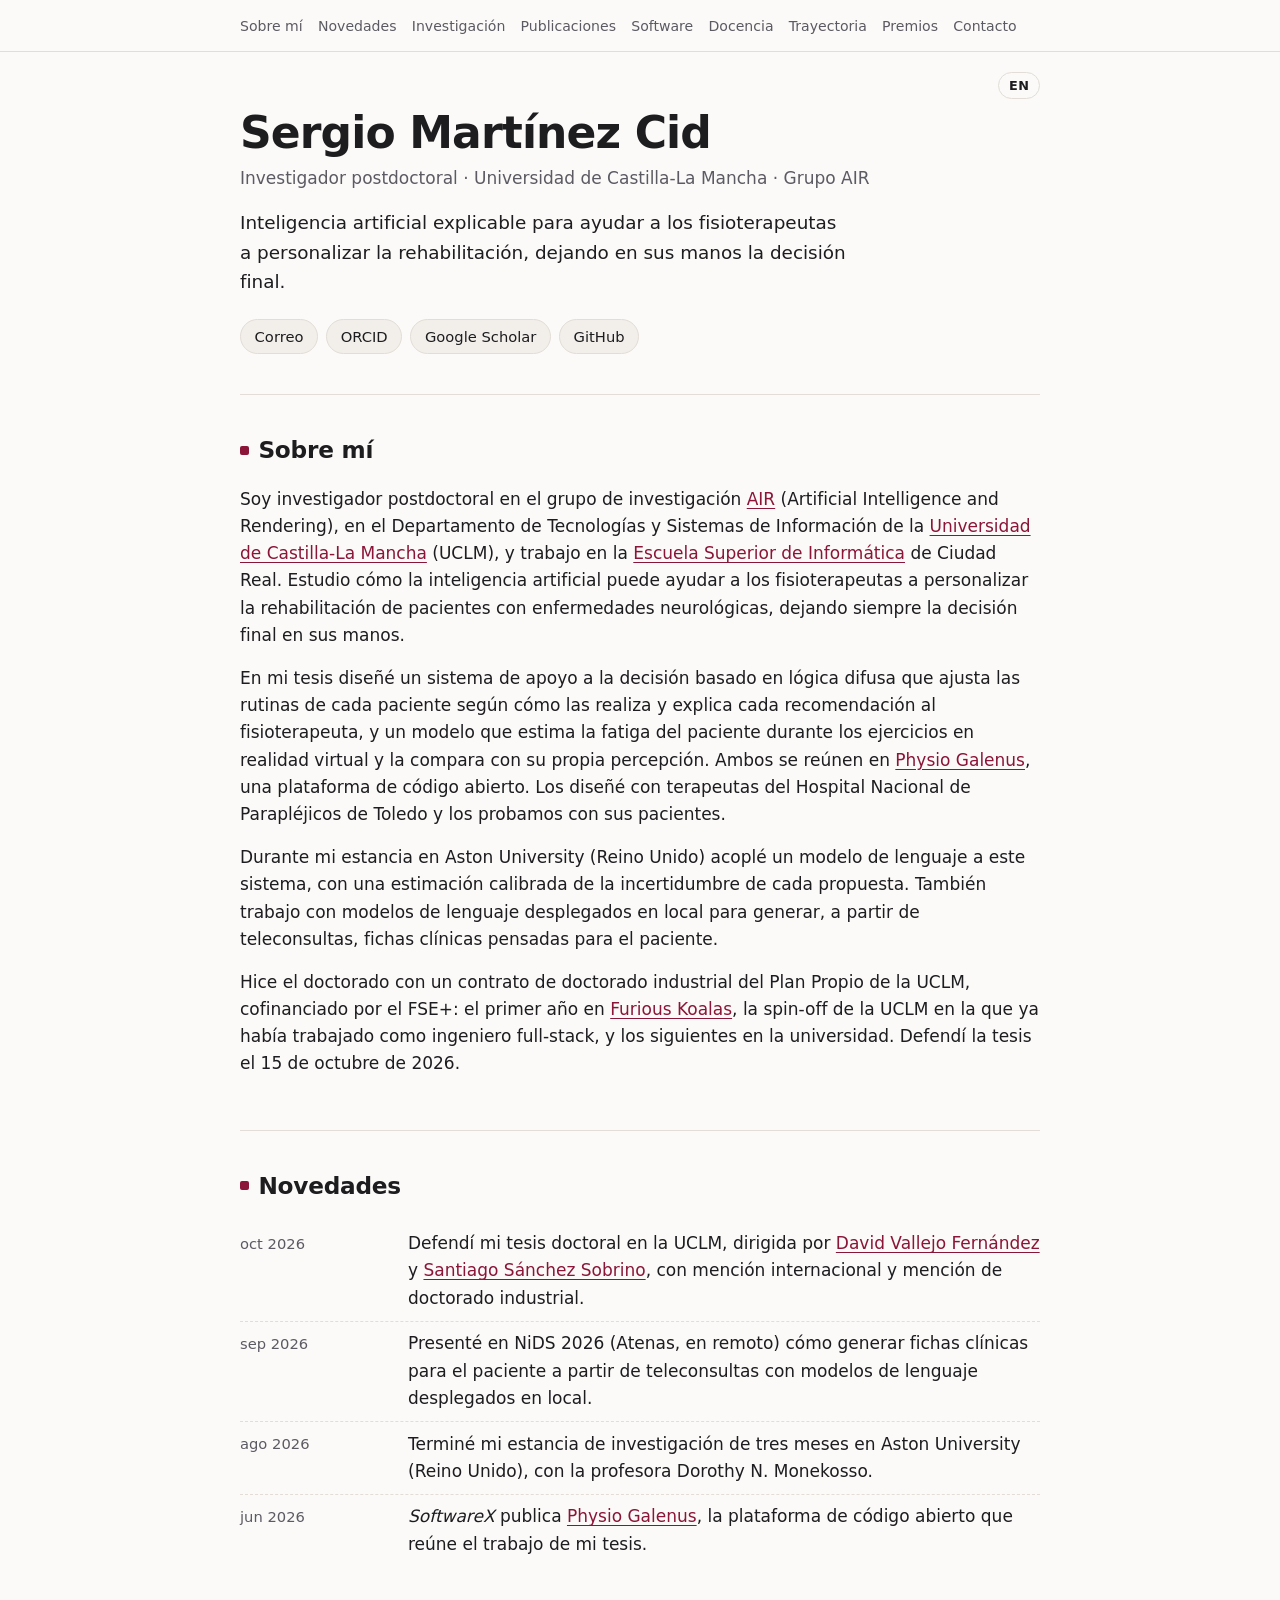
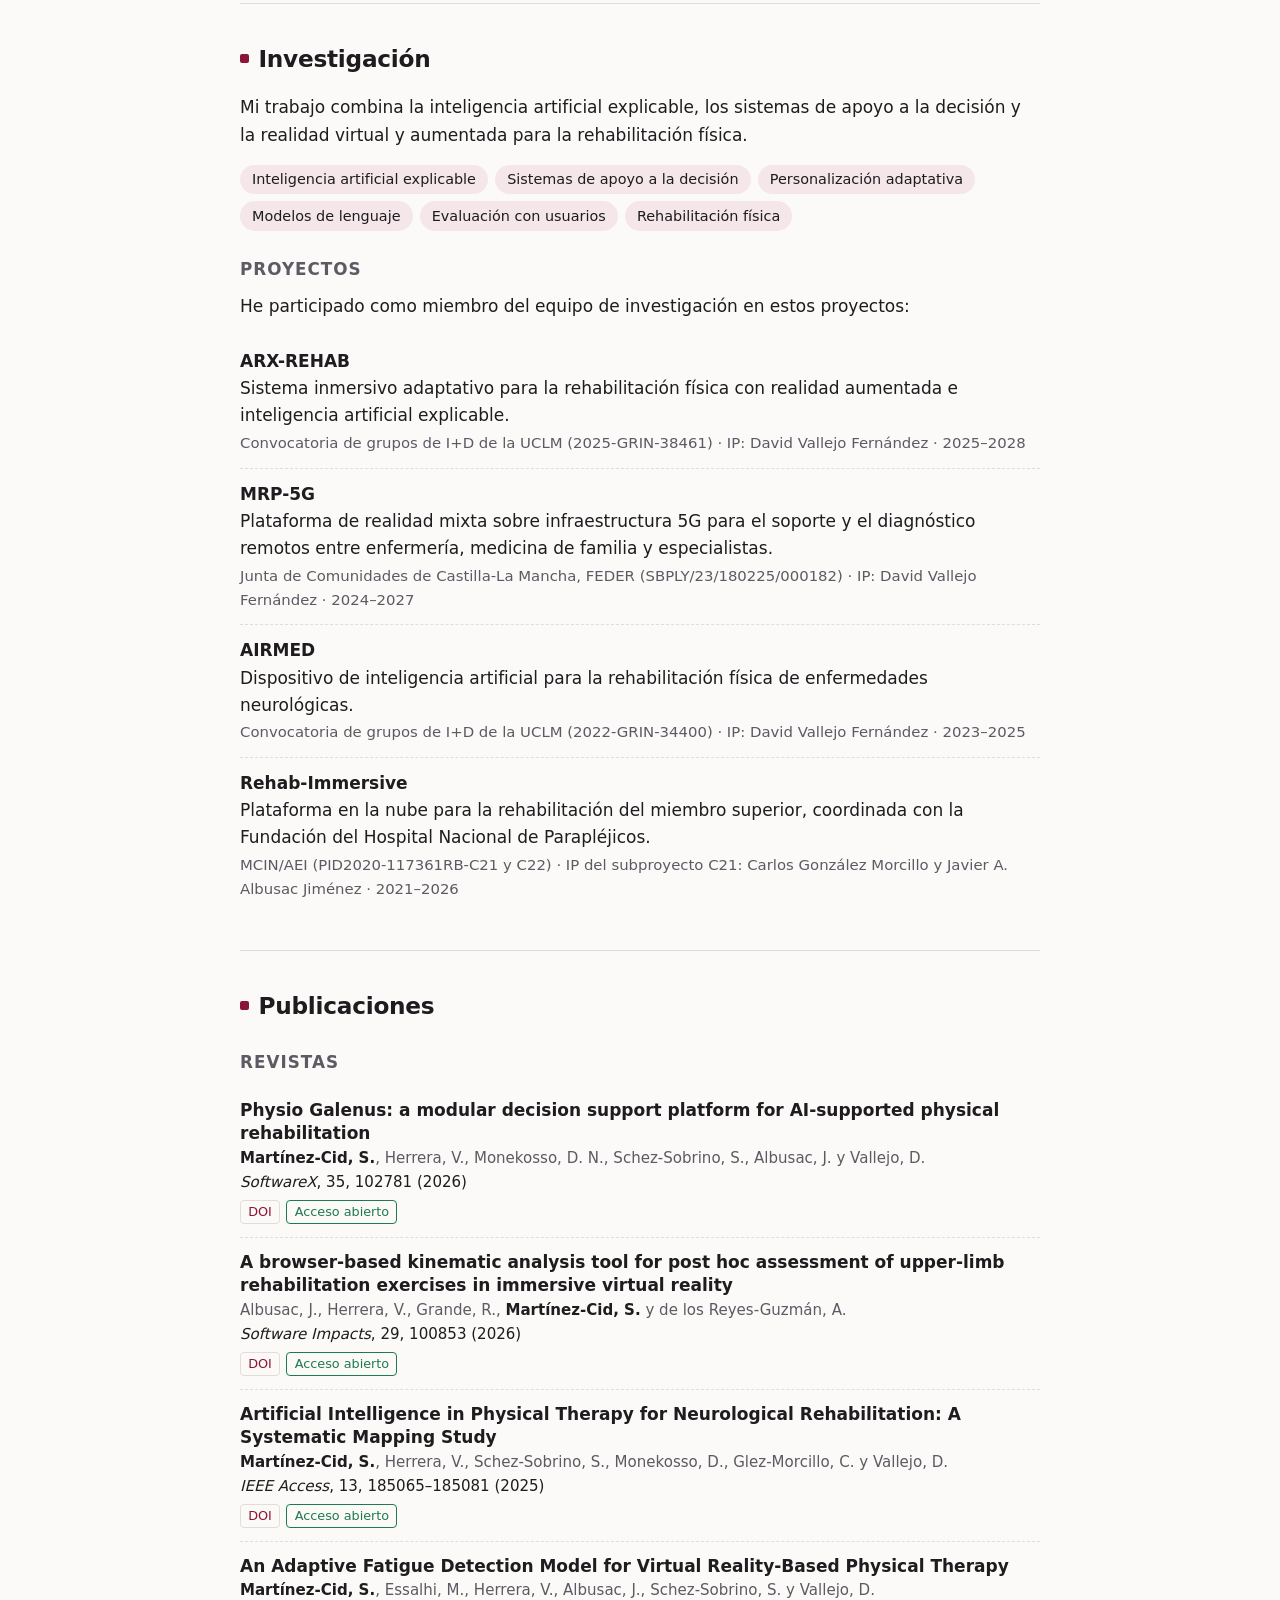
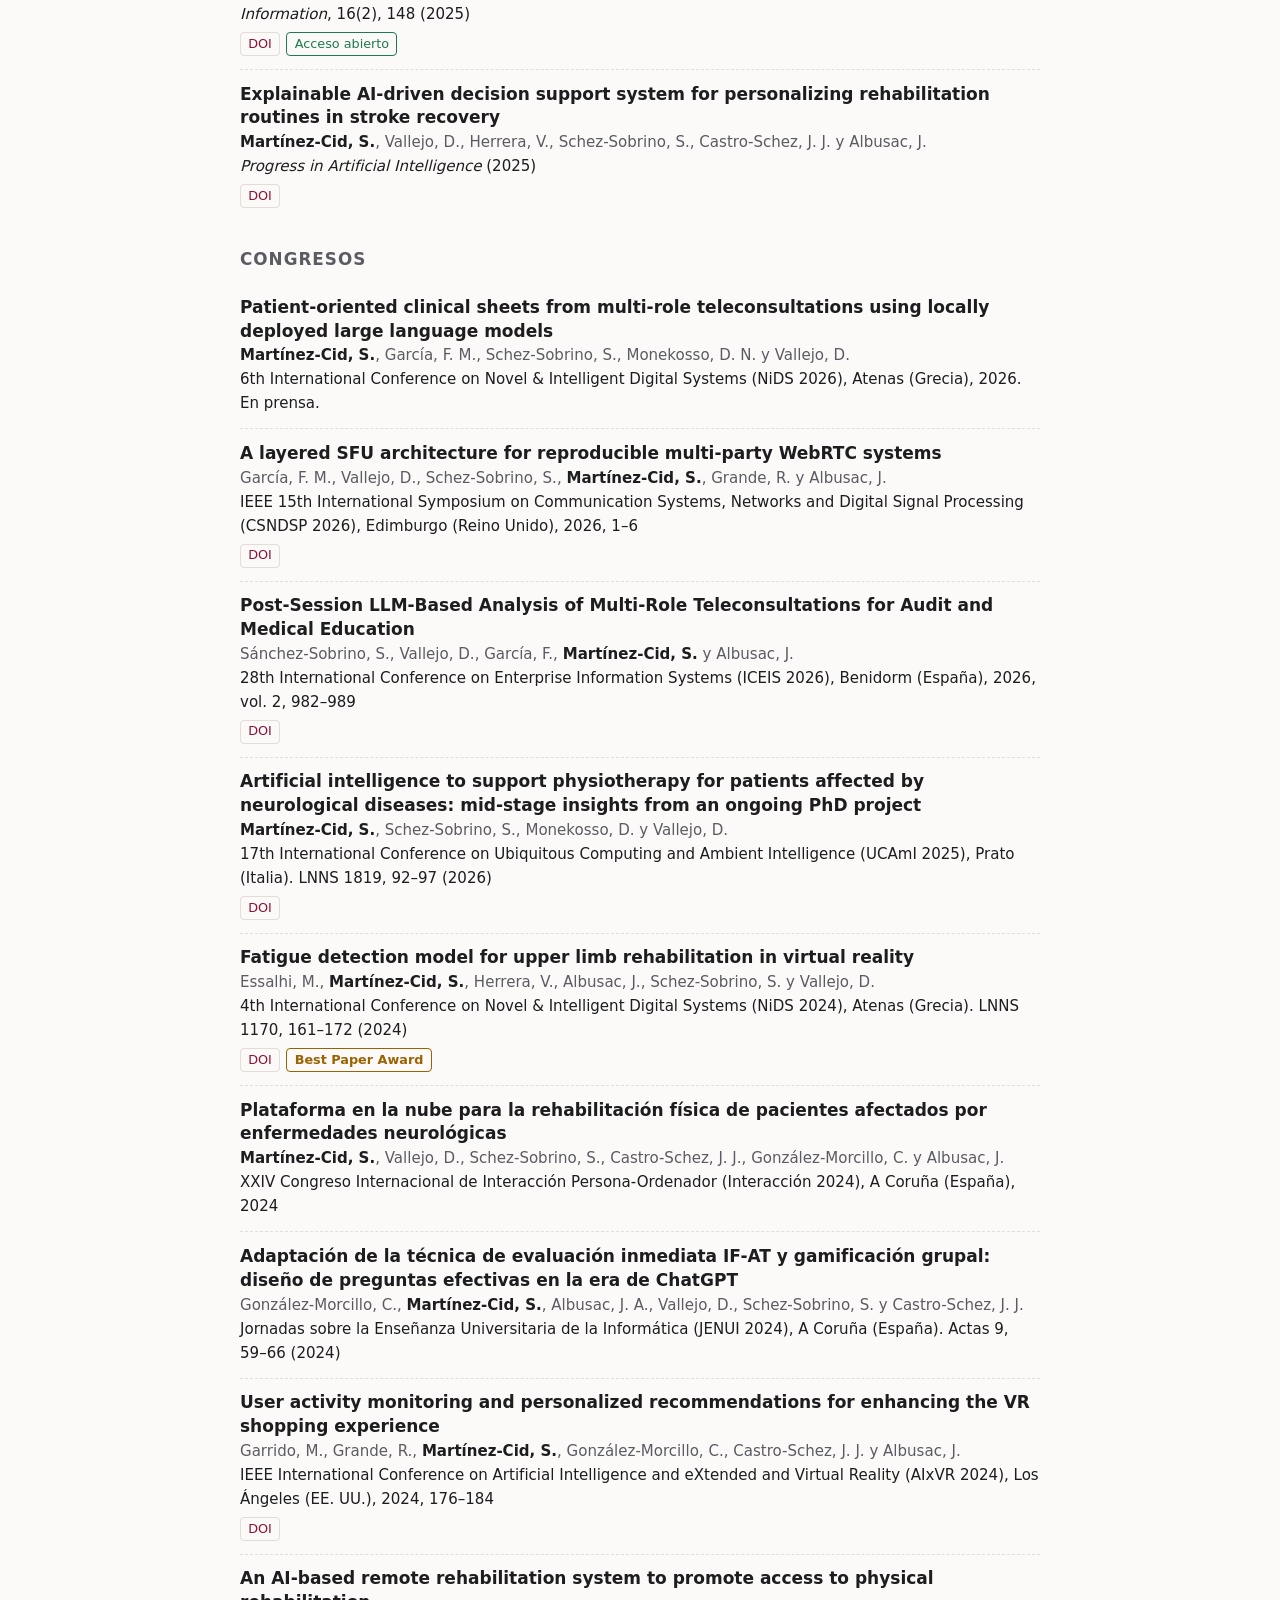
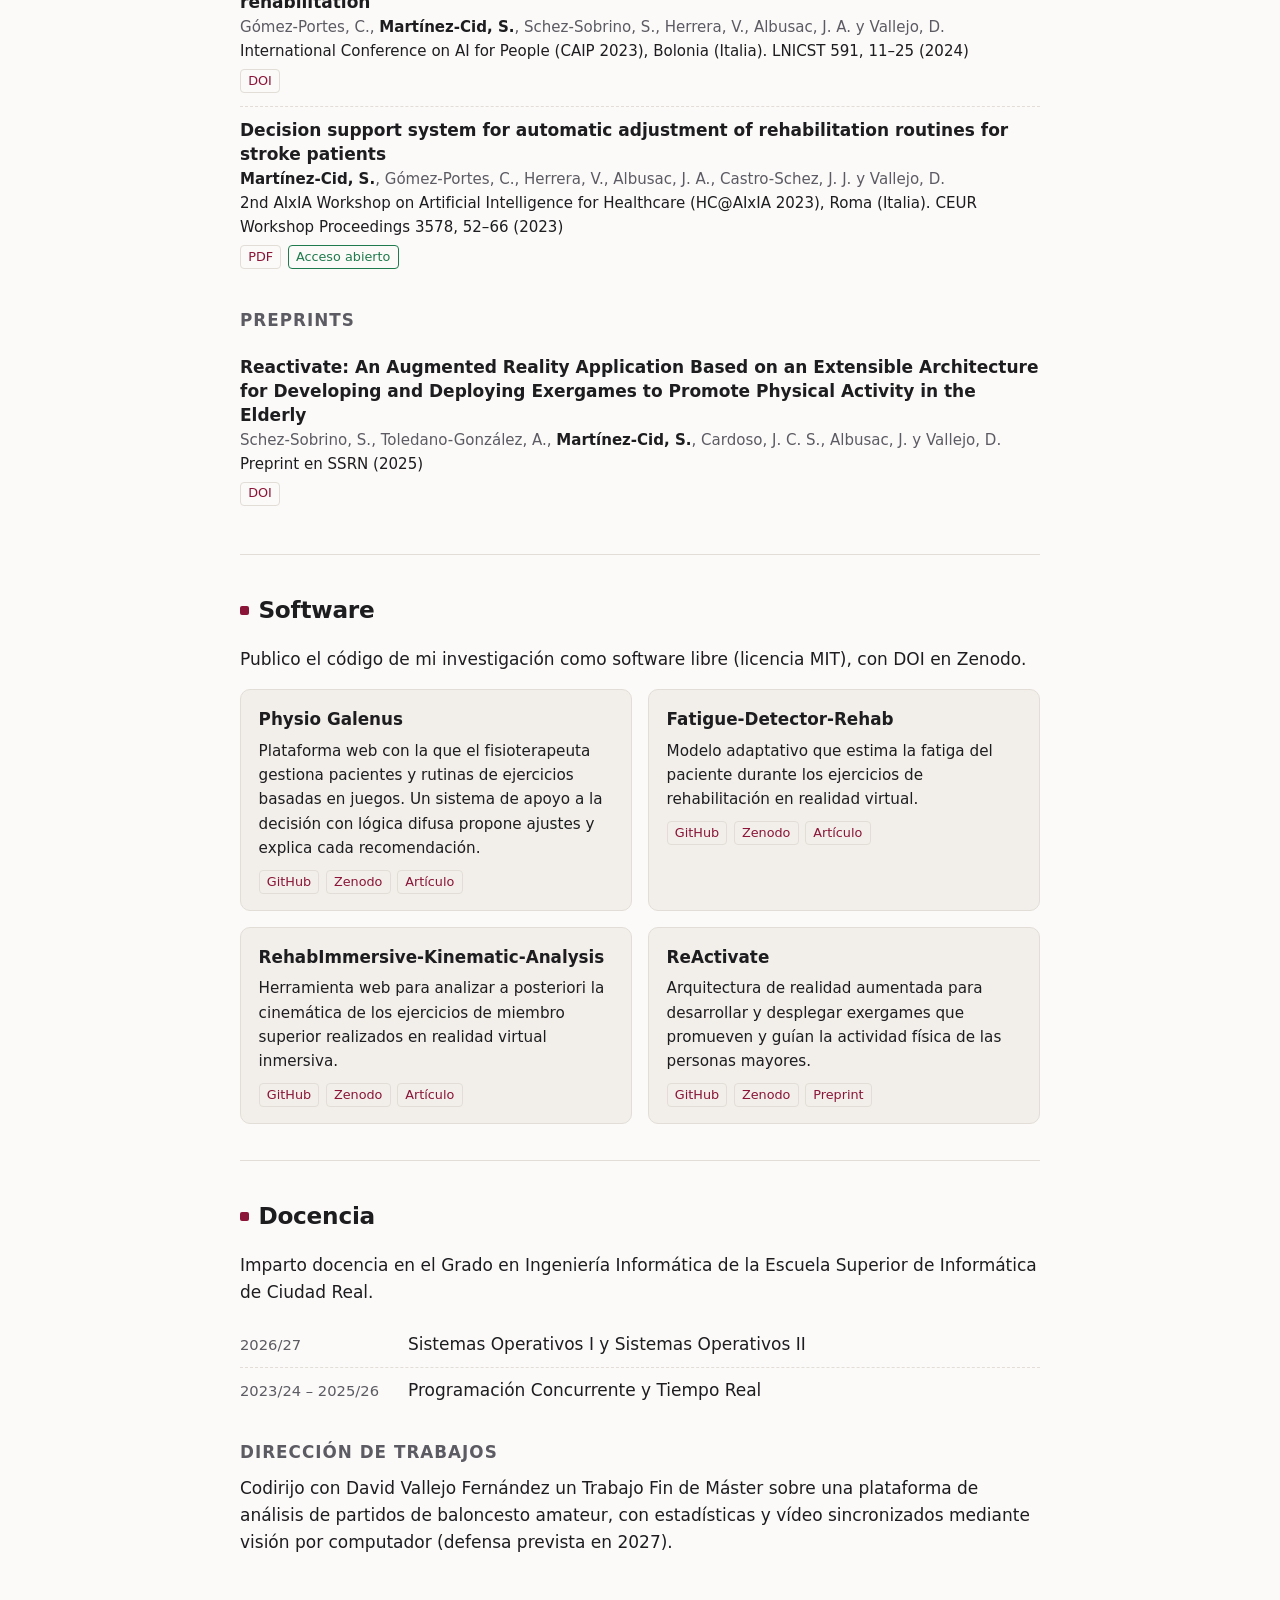
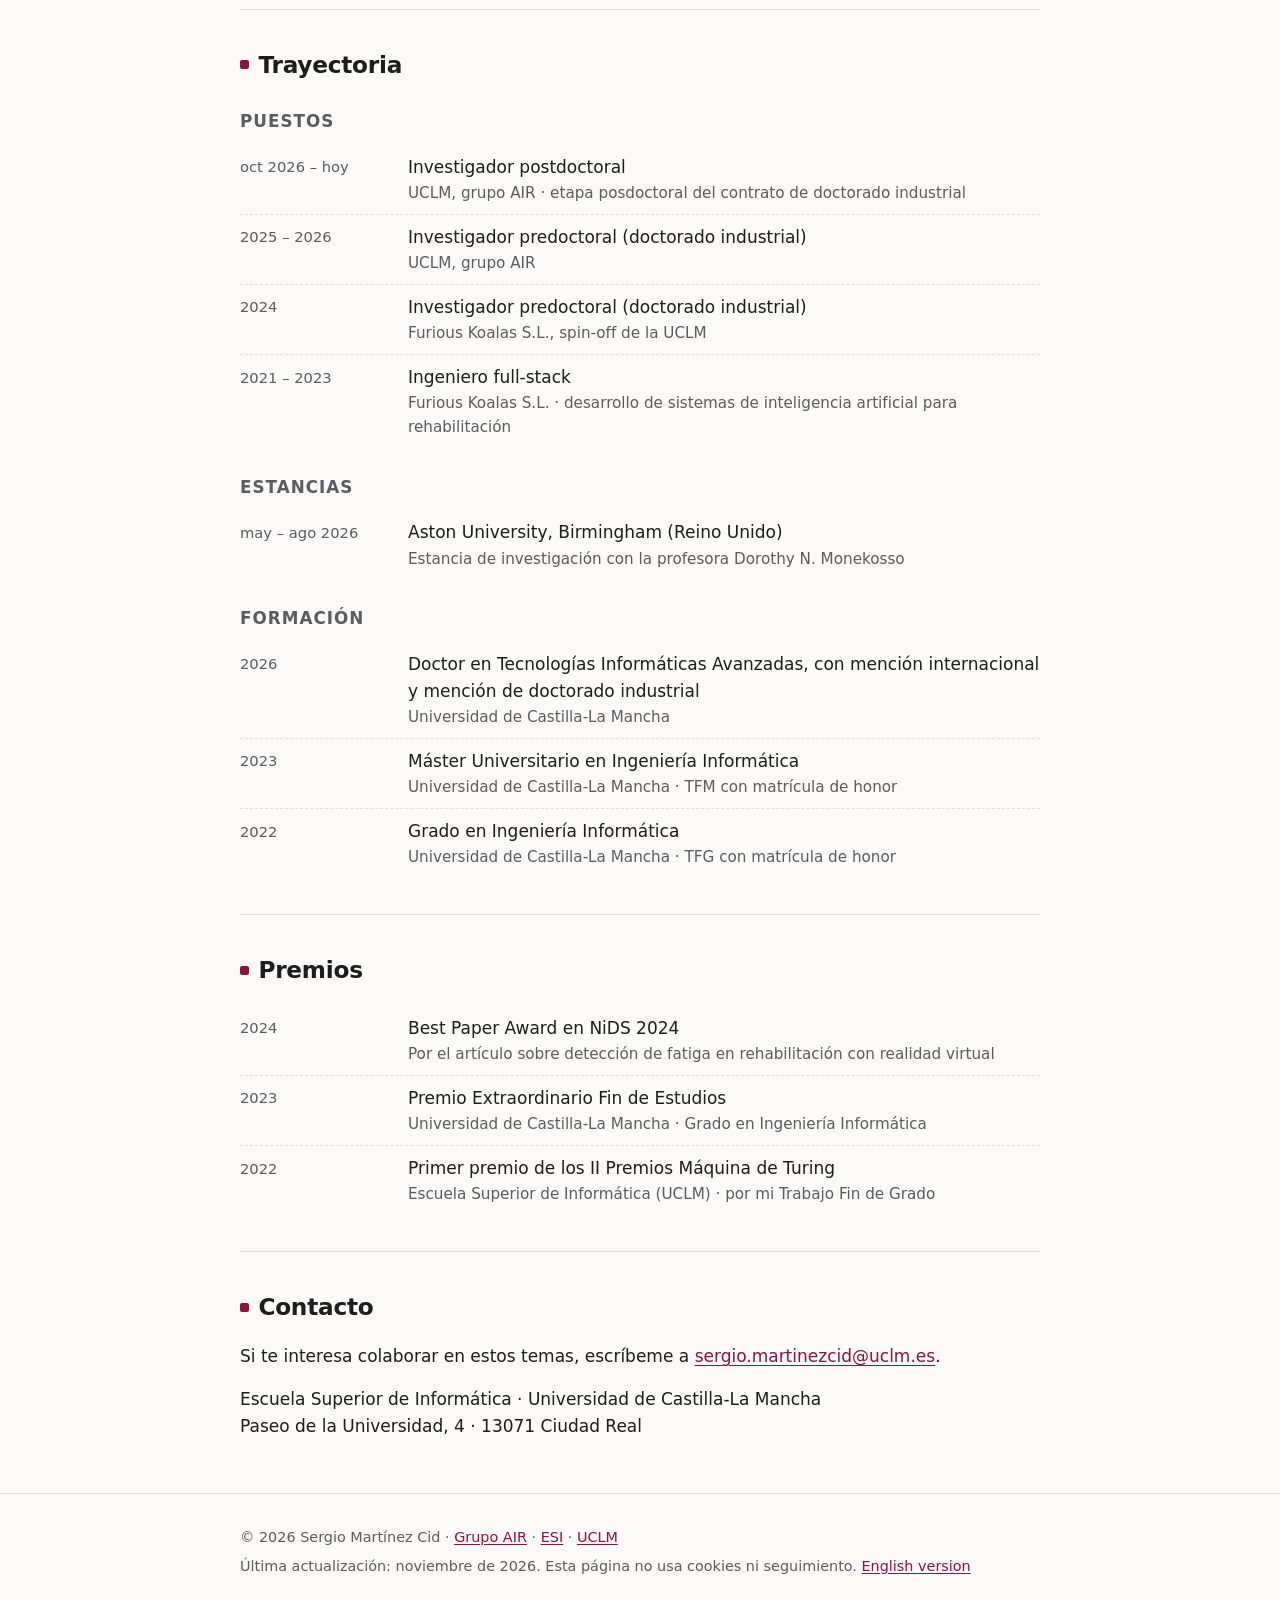
==== index.html @ d960725c "Primera versión de la web personal Página única en español con versión en inglés (en/): cabecera con" ====
<!DOCTYPE html>
<html lang="es">
<head>
<meta charset="utf-8">
<meta name="viewport" content="width=device-width, initial-scale=1">
<title>Sergio Martínez Cid</title>
<meta name="description" content="Investigador postdoctoral en la Universidad de Castilla-La Mancha (grupo AIR). Inteligencia artificial explicable para apoyar la rehabilitación física.">
<meta name="author" content="Sergio Martínez Cid">
<link rel="canonical" href="https://www.esi.uclm.es/www/sergio.martinezcid/">
<link rel="alternate" hreflang="es" href="https://www.esi.uclm.es/www/sergio.martinezcid/">
<link rel="alternate" hreflang="en" href="https://www.esi.uclm.es/www/sergio.martinezcid/en/">
<link rel="alternate" hreflang="x-default" href="https://www.esi.uclm.es/www/sergio.martinezcid/">
<meta property="og:type" content="profile">
<meta property="og:title" content="Sergio Martínez Cid">
<meta property="og:description" content="Investigador postdoctoral en la Universidad de Castilla-La Mancha (grupo AIR). Inteligencia artificial explicable para apoyar la rehabilitación física.">
<meta property="og:url" content="https://www.esi.uclm.es/www/sergio.martinezcid/">
<meta property="og:locale" content="es_ES">
<meta property="og:locale:alternate" content="en_GB">
<meta name="theme-color" content="#fbfaf8" media="(prefers-color-scheme: light)">
<meta name="theme-color" content="#141416" media="(prefers-color-scheme: dark)">
<link rel="icon" href="img/favicon.svg" type="image/svg+xml">
<link rel="stylesheet" href="css/estilo.css">
<script type="application/ld+json">
{
  "@context": "https://schema.org",
  "@type": "Person",
  "name": "Sergio Martínez Cid",
  "jobTitle": "Investigador postdoctoral",
  "url": "https://www.esi.uclm.es/www/sergio.martinezcid/",
  "email": "mailto:sergio.martinezcid@uclm.es",
  "affiliation": {"@type": "CollegeOrUniversity", "name": "Universidad de Castilla-La Mancha", "url": "https://www.uclm.es"},
  "alumniOf": {"@type": "CollegeOrUniversity", "name": "Universidad de Castilla-La Mancha"},
  "knowsAbout": ["Inteligencia artificial explicable", "Sistemas de apoyo a la decisión", "Modelos de lenguaje", "Rehabilitación física", "Realidad virtual"],
  "sameAs": [
    "https://orcid.org/0009-0009-8976-4974",
    "https://scholar.google.es/citations?user=ztp9qcgAAAAJ",
    "https://github.com/SergioMartinezCid"
  ]
}
</script>
</head>
<body>
<a class="saltar" href="#contenido">Saltar al contenido</a>

<nav class="menu" aria-label="Secciones">
  <div class="contenedor">
    <ul>
      <li><a href="#sobre-mi">Sobre mí</a></li>
      <li><a href="#novedades">Novedades</a></li>
      <li><a href="#investigacion">Investigación</a></li>
      <li><a href="#publicaciones">Publicaciones</a></li>
      <li><a href="#software">Software</a></li>
      <li><a href="#docencia">Docencia</a></li>
      <li><a href="#trayectoria">Trayectoria</a></li>
      <li><a href="#premios">Premios</a></li>
      <li><a href="#contacto">Contacto</a></li>
    </ul>
  </div>
</nav>

<main id="contenido" class="contenedor">

<header class="cabecera">
  <a class="idioma" href="en/" hreflang="en" lang="en" title="English version">EN</a>
  <!-- Foto (cuando la tengas): <img class="foto" src="img/sergio.jpg" alt="Sergio Martínez Cid" width="288" height="288"> -->
  <div>
    <h1>Sergio Martínez Cid</h1>
    <p class="cargo">Investigador postdoctoral · Universidad de Castilla-La Mancha · Grupo AIR</p>
    <p class="lema">Inteligencia artificial explicable para ayudar a los fisioterapeutas a personalizar la rehabilitación, dejando en sus manos la decisión final.</p>
    <ul class="enlaces">
      <li><a href="mailto:sergio.martinezcid@uclm.es">Correo</a></li>
      <li><a href="https://orcid.org/0009-0009-8976-4974">ORCID</a></li>
      <li><a href="https://scholar.google.es/citations?user=ztp9qcgAAAAJ&amp;hl=es">Google Scholar</a></li>
      <li><a href="https://github.com/SergioMartinezCid">GitHub</a></li>
    </ul>
  </div>
</header>

<section id="sobre-mi">
  <h2>Sobre mí</h2>
  <p>Soy investigador postdoctoral en el grupo de investigación <a href="https://air.esi.uclm.es/">AIR</a> (Artificial Intelligence and Rendering), en el Departamento de Tecnologías y Sistemas de Información de la <a href="https://www.uclm.es">Universidad de Castilla-La Mancha</a> (UCLM), y trabajo en la <a href="https://esi.uclm.es/">Escuela Superior de Informática</a> de Ciudad Real. Estudio cómo la inteligencia artificial puede ayudar a los fisioterapeutas a personalizar la rehabilitación de pacientes con enfermedades neurológicas, dejando siempre la decisión final en sus manos.</p>
  <p>En mi tesis diseñé un sistema de apoyo a la decisión basado en lógica difusa que ajusta las rutinas de cada paciente según cómo las realiza y explica cada recomendación al fisioterapeuta, y un modelo que estima la fatiga del paciente durante los ejercicios en realidad virtual y la compara con su propia percepción. Ambos se reúnen en <a href="#software">Physio Galenus</a>, una plataforma de código abierto. Los diseñé con terapeutas del Hospital Nacional de Parapléjicos de Toledo y los probamos con sus pacientes.</p>
  <p>Durante mi estancia en Aston University (Reino Unido) acoplé un modelo de lenguaje a este sistema, con una estimación calibrada de la incertidumbre de cada propuesta. También trabajo con modelos de lenguaje desplegados en local para generar, a partir de teleconsultas, fichas clínicas pensadas para el paciente.</p>
  <p>Hice el doctorado con un contrato de doctorado industrial del Plan Propio de la UCLM, cofinanciado por el FSE+: el primer año en <a href="https://www.furiouskoalas.com">Furious Koalas</a>, la spin-off de la UCLM en la que ya había trabajado como ingeniero full-stack, y los siguientes en la universidad. Defendí la tesis el 15 de octubre de 2026.</p>
</section>

<section id="novedades">
  <h2>Novedades</h2>
  <ul class="fechas">
    <li><time datetime="2026-10">oct 2026</time><div>Defendí mi tesis doctoral en la UCLM, dirigida por <a href="https://www.esi.uclm.es/www/David.Vallejo/">David Vallejo Fernández</a> y <a href="https://www.esi.uclm.es/www/santiago.sanchez/">Santiago Sánchez Sobrino</a>, con mención internacional y mención de doctorado industrial.</div></li>
    <li><time datetime="2026-09">sep 2026</time><div>Presenté en NiDS 2026 (Atenas, en remoto) cómo generar fichas clínicas para el paciente a partir de teleconsultas con modelos de lenguaje desplegados en local.</div></li>
    <li><time datetime="2026-08">ago 2026</time><div>Terminé mi estancia de investigación de tres meses en Aston University (Reino Unido), con la profesora Dorothy N. Monekosso.</div></li>
    <li><time datetime="2026-06">jun 2026</time><div><em>SoftwareX</em> publica <a href="https://doi.org/10.1016/j.softx.2026.102781">Physio Galenus</a>, la plataforma de código abierto que reúne el trabajo de mi tesis.</div></li>
  </ul>
</section>

<section id="investigacion">
  <h2>Investigación</h2>
  <p>Mi trabajo combina la inteligencia artificial explicable, los sistemas de apoyo a la decisión y la realidad virtual y aumentada para la rehabilitación física.</p>
  <ul class="temas">
    <li>Inteligencia artificial explicable</li>
    <li>Sistemas de apoyo a la decisión</li>
    <li>Personalización adaptativa</li>
    <li>Modelos de lenguaje</li>
    <li>Evaluación con usuarios</li>
    <li>Rehabilitación física</li>
  </ul>
  <h3>Proyectos</h3>
  <p>He participado como miembro del equipo de investigación en estos proyectos:</p>
  <ul class="proyectos">
    <li><strong>ARX-REHAB</strong> Sistema inmersivo adaptativo para la rehabilitación física con realidad aumentada e inteligencia artificial explicable.
      <span class="dato">Convocatoria de grupos de I+D de la UCLM (2025-GRIN-38461) · IP: David Vallejo Fernández · 2025–2028</span></li>
    <li><strong>MRP-5G</strong> Plataforma de realidad mixta sobre infraestructura 5G para el soporte y el diagnóstico remotos entre enfermería, medicina de familia y especialistas.
      <span class="dato">Junta de Comunidades de Castilla-La Mancha, FEDER (SBPLY/23/180225/000182) · IP: David Vallejo Fernández · 2024–2027</span></li>
    <li><strong>AIRMED</strong> Dispositivo de inteligencia artificial para la rehabilitación física de enfermedades neurológicas.
      <span class="dato">Convocatoria de grupos de I+D de la UCLM (2022-GRIN-34400) · IP: David Vallejo Fernández · 2023–2025</span></li>
    <li><strong>Rehab-Immersive</strong> Plataforma en la nube para la rehabilitación del miembro superior, coordinada con la Fundación del Hospital Nacional de Parapléjicos.
      <span class="dato">MCIN/AEI (PID2020-117361RB-C21 y C22) · IP del subproyecto C21: Carlos González Morcillo y Javier A. Albusac Jiménez · 2021–2026</span></li>
  </ul>
</section>

<section id="publicaciones">
  <h2>Publicaciones</h2>

  <h3>Revistas</h3>
  <ul class="pubs">
    <li>
      <span class="titulo">Physio Galenus: a modular decision support platform for AI-supported physical rehabilitation</span>
      <span class="autores"><strong>Martínez-Cid, S.</strong>, Herrera, V., Monekosso, D. N., Schez-Sobrino, S., Albusac, J. y Vallejo, D.</span>
      <span class="medio"><em>SoftwareX</em>, 35, 102781 (2026)</span>
      <span class="etiquetas"><a href="https://doi.org/10.1016/j.softx.2026.102781">DOI</a><span class="abierto">Acceso abierto</span></span>
    </li>
    <li>
      <span class="titulo">A browser-based kinematic analysis tool for post hoc assessment of upper-limb rehabilitation exercises in immersive virtual reality</span>
      <span class="autores">Albusac, J., Herrera, V., Grande, R., <strong>Martínez-Cid, S.</strong> y de los Reyes-Guzmán, A.</span>
      <span class="medio"><em>Software Impacts</em>, 29, 100853 (2026)</span>
      <span class="etiquetas"><a href="https://doi.org/10.1016/j.simpa.2026.100853">DOI</a><span class="abierto">Acceso abierto</span></span>
    </li>
    <li>
      <span class="titulo">Artificial Intelligence in Physical Therapy for Neurological Rehabilitation: A Systematic Mapping Study</span>
      <span class="autores"><strong>Martínez-Cid, S.</strong>, Herrera, V., Schez-Sobrino, S., Monekosso, D., Glez-Morcillo, C. y Vallejo, D.</span>
      <span class="medio"><em>IEEE Access</em>, 13, 185065–185081 (2025)</span>
      <span class="etiquetas"><a href="https://doi.org/10.1109/ACCESS.2025.3626013">DOI</a><span class="abierto">Acceso abierto</span></span>
    </li>
    <li>
      <span class="titulo">An Adaptive Fatigue Detection Model for Virtual Reality-Based Physical Therapy</span>
      <span class="autores"><strong>Martínez-Cid, S.</strong>, Essalhi, M., Herrera, V., Albusac, J., Schez-Sobrino, S. y Vallejo, D.</span>
      <span class="medio"><em>Information</em>, 16(2), 148 (2025)</span>
      <span class="etiquetas"><a href="https://doi.org/10.3390/info16020148">DOI</a><span class="abierto">Acceso abierto</span></span>
    </li>
    <li>
      <span class="titulo">Explainable AI-driven decision support system for personalizing rehabilitation routines in stroke recovery</span>
      <span class="autores"><strong>Martínez-Cid, S.</strong>, Vallejo, D., Herrera, V., Schez-Sobrino, S., Castro-Schez, J. J. y Albusac, J.</span>
      <span class="medio"><em>Progress in Artificial Intelligence</em> (2025)</span>
      <span class="etiquetas"><a href="https://doi.org/10.1007/s13748-024-00357-6">DOI</a></span>
    </li>
  </ul>

  <h3>Congresos</h3>
  <ul class="pubs">
    <li>
      <span class="titulo">Patient-oriented clinical sheets from multi-role teleconsultations using locally deployed large language models</span>
      <span class="autores"><strong>Martínez-Cid, S.</strong>, García, F. M., Schez-Sobrino, S., Monekosso, D. N. y Vallejo, D.</span>
      <span class="medio">6th International Conference on Novel &amp; Intelligent Digital Systems (NiDS 2026), Atenas (Grecia), 2026. En prensa.</span>
    </li>
    <li>
      <span class="titulo">A layered SFU architecture for reproducible multi-party WebRTC systems</span>
      <span class="autores">García, F. M., Vallejo, D., Schez-Sobrino, S., <strong>Martínez-Cid, S.</strong>, Grande, R. y Albusac, J.</span>
      <span class="medio">IEEE 15th International Symposium on Communication Systems, Networks and Digital Signal Processing (CSNDSP 2026), Edimburgo (Reino Unido), 2026, 1–6</span>
      <span class="etiquetas"><a href="https://doi.org/10.1109/CSNDSP68462.2026.11654371">DOI</a></span>
    </li>
    <li>
      <span class="titulo">Post-Session LLM-Based Analysis of Multi-Role Teleconsultations for Audit and Medical Education</span>
      <span class="autores">Sánchez-Sobrino, S., Vallejo, D., García, F., <strong>Martínez-Cid, S.</strong> y Albusac, J.</span>
      <span class="medio">28th International Conference on Enterprise Information Systems (ICEIS 2026), Benidorm (España), 2026, vol. 2, 982–989</span>
      <span class="etiquetas"><a href="https://doi.org/10.5220/0014728100004018">DOI</a></span>
    </li>
    <li>
      <span class="titulo">Artificial intelligence to support physiotherapy for patients affected by neurological diseases: mid-stage insights from an ongoing PhD project</span>
      <span class="autores"><strong>Martínez-Cid, S.</strong>, Schez-Sobrino, S., Monekosso, D. y Vallejo, D.</span>
      <span class="medio">17th International Conference on Ubiquitous Computing and Ambient Intelligence (UCAmI 2025), Prato (Italia). LNNS 1819, 92–97 (2026)</span>
      <span class="etiquetas"><a href="https://doi.org/10.1007/978-3-032-16995-2_9">DOI</a></span>
    </li>
    <li>
      <span class="titulo">Fatigue detection model for upper limb rehabilitation in virtual reality</span>
      <span class="autores">Essalhi, M., <strong>Martínez-Cid, S.</strong>, Herrera, V., Albusac, J., Schez-Sobrino, S. y Vallejo, D.</span>
      <span class="medio">4th International Conference on Novel &amp; Intelligent Digital Systems (NiDS 2024), Atenas (Grecia). LNNS 1170, 161–172 (2024)</span>
      <span class="etiquetas"><a href="https://doi.org/10.1007/978-3-031-73344-4_13">DOI</a><span class="premio">Best Paper Award</span></span>
    </li>
    <li>
      <span class="titulo">Plataforma en la nube para la rehabilitación física de pacientes afectados por enfermedades neurológicas</span>
      <span class="autores"><strong>Martínez-Cid, S.</strong>, Vallejo, D., Schez-Sobrino, S., Castro-Schez, J. J., González-Morcillo, C. y Albusac, J.</span>
      <span class="medio">XXIV Congreso Internacional de Interacción Persona-Ordenador (Interacción 2024), A Coruña (España), 2024</span>
    </li>
    <li>
      <span class="titulo">Adaptación de la técnica de evaluación inmediata IF-AT y gamificación grupal: diseño de preguntas efectivas en la era de ChatGPT</span>
      <span class="autores">González-Morcillo, C., <strong>Martínez-Cid, S.</strong>, Albusac, J. A., Vallejo, D., Schez-Sobrino, S. y Castro-Schez, J. J.</span>
      <span class="medio">Jornadas sobre la Enseñanza Universitaria de la Informática (JENUI 2024), A Coruña (España). Actas 9, 59–66 (2024)</span>
    </li>
    <li>
      <span class="titulo">User activity monitoring and personalized recommendations for enhancing the VR shopping experience</span>
      <span class="autores">Garrido, M., Grande, R., <strong>Martínez-Cid, S.</strong>, González-Morcillo, C., Castro-Schez, J. J. y Albusac, J.</span>
      <span class="medio">IEEE International Conference on Artificial Intelligence and eXtended and Virtual Reality (AIxVR 2024), Los Ángeles (EE. UU.), 2024, 176–184</span>
      <span class="etiquetas"><a href="https://doi.org/10.1109/AIxVR59861.2024.00030">DOI</a></span>
    </li>
    <li>
      <span class="titulo">An AI-based remote rehabilitation system to promote access to physical rehabilitation</span>
      <span class="autores">Gómez-Portes, C., <strong>Martínez-Cid, S.</strong>, Schez-Sobrino, S., Herrera, V., Albusac, J. A. y Vallejo, D.</span>
      <span class="medio">International Conference on AI for People (CAIP 2023), Bolonia (Italia). LNICST 591, 11–25 (2024)</span>
      <span class="etiquetas"><a href="https://doi.org/10.1007/978-3-031-71304-0_2">DOI</a></span>
    </li>
    <li>
      <span class="titulo">Decision support system for automatic adjustment of rehabilitation routines for stroke patients</span>
      <span class="autores"><strong>Martínez-Cid, S.</strong>, Gómez-Portes, C., Herrera, V., Albusac, J. A., Castro-Schez, J. J. y Vallejo, D.</span>
      <span class="medio">2nd AIxIA Workshop on Artificial Intelligence for Healthcare (HC@AIxIA 2023), Roma (Italia). CEUR Workshop Proceedings 3578, 52–66 (2023)</span>
      <span class="etiquetas"><a href="https://ceur-ws.org/Vol-3578/paper6.pdf">PDF</a><span class="abierto">Acceso abierto</span></span>
    </li>
  </ul>

  <h3>Preprints</h3>
  <ul class="pubs">
    <li>
      <span class="titulo">Reactivate: An Augmented Reality Application Based on an Extensible Architecture for Developing and Deploying Exergames to Promote Physical Activity in the Elderly</span>
      <span class="autores">Schez-Sobrino, S., Toledano-González, A., <strong>Martínez-Cid, S.</strong>, Cardoso, J. C. S., Albusac, J. y Vallejo, D.</span>
      <span class="medio">Preprint en SSRN (2025)</span>
      <span class="etiquetas"><a href="https://doi.org/10.2139/ssrn.5346093">DOI</a></span>
    </li>
  </ul>
</section>

<section id="software">
  <h2>Software</h2>
  <p>Publico el código de mi investigación como software libre (licencia MIT), con DOI en Zenodo.</p>
  <ul class="software">
    <li>
      <strong>Physio Galenus</strong>
      <p>Plataforma web con la que el fisioterapeuta gestiona pacientes y rutinas de ejercicios basadas en juegos. Un sistema de apoyo a la decisión con lógica difusa propone ajustes y explica cada recomendación.</p>
      <span class="etiquetas"><a href="https://github.com/AIR-Research-Group-UCLM/Physio-Galenus">GitHub</a><a href="https://doi.org/10.5281/zenodo.20176807">Zenodo</a><a href="https://doi.org/10.1016/j.softx.2026.102781">Artículo</a></span>
    </li>
    <li>
      <strong>Fatigue-Detector-Rehab</strong>
      <p>Modelo adaptativo que estima la fatiga del paciente durante los ejercicios de rehabilitación en realidad virtual.</p>
      <span class="etiquetas"><a href="https://github.com/AIR-Research-Group-UCLM/Fatigue-Detector-Rehab">GitHub</a><a href="https://doi.org/10.5281/zenodo.22745996">Zenodo</a><a href="https://doi.org/10.3390/info16020148">Artículo</a></span>
    </li>
    <li>
      <strong>RehabImmersive-Kinematic-Analysis</strong>
      <p>Herramienta web para analizar a posteriori la cinemática de los ejercicios de miembro superior realizados en realidad virtual inmersiva.</p>
      <span class="etiquetas"><a href="https://github.com/AIR-Research-Group-UCLM/RehabImmersive-Kinematic-Analysis">GitHub</a><a href="https://doi.org/10.5281/zenodo.22745980">Zenodo</a><a href="https://doi.org/10.1016/j.simpa.2026.100853">Artículo</a></span>
    </li>
    <li>
      <strong>ReActivate</strong>
      <p>Arquitectura de realidad aumentada para desarrollar y desplegar exergames que promueven y guían la actividad física de las personas mayores.</p>
      <span class="etiquetas"><a href="https://github.com/AIR-Research-Group-UCLM/ReActivate">GitHub</a><a href="https://doi.org/10.5281/zenodo.20764253">Zenodo</a><a href="https://doi.org/10.2139/ssrn.5346093">Preprint</a></span>
    </li>
  </ul>
</section>

<section id="docencia">
  <h2>Docencia</h2>
  <p>Imparto docencia en el Grado en Ingeniería Informática de la Escuela Superior de Informática de Ciudad Real.</p>
  <ul class="fechas">
    <li><span class="periodo">2026/27</span><div>Sistemas Operativos I y Sistemas Operativos II</div></li>
    <li><span class="periodo">2023/24 – 2025/26</span><div>Programación Concurrente y Tiempo Real</div></li>
  </ul>
  <h3>Dirección de trabajos</h3>
  <p>Codirijo con David Vallejo Fernández un Trabajo Fin de Máster sobre una plataforma de análisis de partidos de baloncesto amateur, con estadísticas y vídeo sincronizados mediante visión por computador (defensa prevista en 2027).</p>
</section>

<section id="trayectoria">
  <h2>Trayectoria</h2>
  <h3>Puestos</h3>
  <ul class="fechas">
    <li><span class="periodo">oct 2026 – hoy</span><div>Investigador postdoctoral<span class="lugar">UCLM, grupo AIR · etapa posdoctoral del contrato de doctorado industrial</span></div></li>
    <li><span class="periodo">2025 – 2026</span><div>Investigador predoctoral (doctorado industrial)<span class="lugar">UCLM, grupo AIR</span></div></li>
    <li><span class="periodo">2024</span><div>Investigador predoctoral (doctorado industrial)<span class="lugar">Furious Koalas S.L., spin-off de la UCLM</span></div></li>
    <li><span class="periodo">2021 – 2023</span><div>Ingeniero full-stack<span class="lugar">Furious Koalas S.L. · desarrollo de sistemas de inteligencia artificial para rehabilitación</span></div></li>
  </ul>
  <h3>Estancias</h3>
  <ul class="fechas">
    <li><span class="periodo">may – ago 2026</span><div>Aston University, Birmingham (Reino Unido)<span class="lugar">Estancia de investigación con la profesora Dorothy N. Monekosso</span></div></li>
  </ul>
  <h3>Formación</h3>
  <ul class="fechas">
    <li><span class="periodo">2026</span><div>Doctor en Tecnologías Informáticas Avanzadas, con mención internacional y mención de doctorado industrial<span class="lugar">Universidad de Castilla-La Mancha</span></div></li>
    <li><span class="periodo">2023</span><div>Máster Universitario en Ingeniería Informática<span class="lugar">Universidad de Castilla-La Mancha · TFM con matrícula de honor</span></div></li>
    <li><span class="periodo">2022</span><div>Grado en Ingeniería Informática<span class="lugar">Universidad de Castilla-La Mancha · TFG con matrícula de honor</span></div></li>
  </ul>
</section>

<section id="premios">
  <h2>Premios</h2>
  <ul class="fechas">
    <li><span class="periodo">2024</span><div>Best Paper Award en NiDS 2024<span class="lugar">Por el artículo sobre detección de fatiga en rehabilitación con realidad virtual</span></div></li>
    <li><span class="periodo">2023</span><div>Premio Extraordinario Fin de Estudios<span class="lugar">Universidad de Castilla-La Mancha · Grado en Ingeniería Informática</span></div></li>
    <li><span class="periodo">2022</span><div>Primer premio de los II Premios Máquina de Turing<span class="lugar">Escuela Superior de Informática (UCLM) · por mi Trabajo Fin de Grado</span></div></li>
  </ul>
</section>

<section id="contacto">
  <h2>Contacto</h2>
  <p>Si te interesa colaborar en estos temas, escríbeme a <a href="mailto:sergio.martinezcid@uclm.es">sergio.martinezcid@uclm.es</a>.</p>
  <p>Escuela Superior de Informática · Universidad de Castilla-La Mancha<br>Paseo de la Universidad, 4 · 13071 Ciudad Real</p>
</section>

</main>

<footer class="pie">
  <div class="contenedor">
    <p>© 2026 Sergio Martínez Cid · <a href="https://air.esi.uclm.es/">Grupo AIR</a> · <a href="https://esi.uclm.es/">ESI</a> · <a href="https://www.uclm.es">UCLM</a></p>
    <p>Última actualización: noviembre de 2026. Esta página no usa cookies ni seguimiento. <a href="en/" hreflang="en" lang="en">English version</a></p>
  </div>
</footer>
</body>
</html>
---- css/estilo.css ----
/* Sergio Martínez Cid · web personal (ESI-UCLM)
   Sin dependencias externas. Colores en variables: cambia aquí la paleta. */

:root {
  --fondo: #fbfaf8;
  --fondo-alt: #f2efea;
  --texto: #1d1c1f;
  --suave: #5c5a62;
  --linea: #e2ddd6;
  --acento: #8a1538;        /* granate UCLM */
  --acento-suave: #f5e6ea;
  --ancho: 52rem;
  --fuente: system-ui, -apple-system, "Segoe UI", Roboto, "Helvetica Neue", Arial, sans-serif;
  color-scheme: light;
}

@media (prefers-color-scheme: dark) {
  :root {
    --fondo: #141416;
    --fondo-alt: #1d1d21;
    --texto: #ebeaee;
    --suave: #a3a1ab;
    --linea: #2f2e35;
    --acento: #ec8aa2;
    --acento-suave: #3a1e27;
    color-scheme: dark;
  }
}

* { box-sizing: border-box; }

html { scroll-behavior: smooth; scroll-padding-top: 4rem; }
@media (prefers-reduced-motion: reduce) { html { scroll-behavior: auto; } }

body {
  margin: 0;
  background: var(--fondo);
  color: var(--texto);
  font-family: var(--fuente);
  font-size: 1.0625rem;
  line-height: 1.6;
  -webkit-text-size-adjust: 100%;
}

a { color: var(--acento); text-underline-offset: 0.15em; }
a:hover { text-decoration-thickness: 2px; }
a:focus-visible { outline: 2px solid var(--acento); outline-offset: 2px; border-radius: 2px; }

.saltar {
  position: absolute; left: -999px; top: 0;
  background: var(--acento); color: var(--fondo); padding: 0.5rem 1rem; z-index: 10;
}
.saltar:focus { left: 1rem; }

.contenedor { max-width: var(--ancho); margin: 0 auto; padding: 0 1rem; }

/* ---------- Menú ---------- */
.menu {
  position: sticky; top: 0; z-index: 5;
  background: color-mix(in srgb, var(--fondo) 92%, transparent);
  backdrop-filter: blur(6px);
  border-bottom: 1px solid var(--linea);
}
.menu .contenedor { display: flex; align-items: center; }
.menu ul {
  display: flex; gap: 0.95rem; list-style: none; margin: 0; padding: 0.75rem 0;
  overflow-x: auto; scrollbar-width: none; flex: 1;
}
.menu ul::-webkit-scrollbar { display: none; }
.menu a { color: var(--suave); text-decoration: none; font-size: 0.88rem; white-space: nowrap; }
/* En pantallas anchas, si no cabe, el menú baja a una segunda línea en vez de ocultar enlaces */
@media (min-width: 48rem) { .menu ul { flex-wrap: wrap; row-gap: 0.25rem; overflow: visible; } }
/* En el móvil el menú se desplaza en horizontal; el degradado indica que hay más */
@media (max-width: 47.99rem) { .menu ul { -webkit-mask-image: linear-gradient(to right, #000 85%, transparent); mask-image: linear-gradient(to right, #000 85%, transparent); padding-right: 2rem; } }
.menu a:hover { color: var(--texto); }
.idioma {
  font-size: 0.8rem; font-weight: 600; letter-spacing: 0.04em;
  border: 1px solid var(--linea); border-radius: 999px; padding: 0.15rem 0.6rem;
  color: var(--texto); text-decoration: none; white-space: nowrap;
}

/* ---------- Cabecera ---------- */
.cabecera { position: relative; padding: 3.5rem 0 2.5rem; display: grid; gap: 1.75rem; grid-template-columns: 1fr; align-items: center; }
.cabecera:has(.foto) { grid-template-columns: auto 1fr; }
.cabecera .idioma { position: absolute; top: 1.25rem; right: 0; }
.foto { width: 9rem; height: 9rem; border-radius: 50%; object-fit: cover; border: 1px solid var(--linea); }
.cabecera h1 { font-size: clamp(2rem, 6vw, 2.75rem); line-height: 1.15; margin: 0; letter-spacing: -0.02em; }
.cargo { margin: 0.4rem 0 0; color: var(--suave); }
.lema { margin: 1rem 0 0; font-size: 1.15rem; max-width: 38rem; }
.enlaces { display: flex; flex-wrap: wrap; gap: 0.5rem; margin: 1.4rem 0 0; padding: 0; list-style: none; }
.enlaces a {
  display: inline-block; padding: 0.3rem 0.85rem; border-radius: 999px;
  border: 1px solid var(--linea); background: var(--fondo-alt);
  color: var(--texto); text-decoration: none; font-size: 0.92rem;
}
.enlaces a:hover { border-color: var(--acento); color: var(--acento); }

@media (max-width: 34rem) {
  .cabecera:has(.foto) { grid-template-columns: 1fr; }
  .foto { width: 7rem; height: 7rem; }
}

/* ---------- Secciones ---------- */
section { padding: 2.25rem 0; border-top: 1px solid var(--linea); }
h2 { font-size: 1.45rem; margin: 0 0 1.1rem; letter-spacing: -0.01em; }
h2::before { content: ""; display: inline-block; width: 0.55rem; height: 0.55rem; background: var(--acento); border-radius: 2px; margin-right: 0.6rem; vertical-align: 0.15em; }
h3 { font-size: 1.05rem; margin: 1.6rem 0 0.6rem; color: var(--suave); text-transform: uppercase; letter-spacing: 0.06em; font-weight: 600; }
p { margin: 0 0 1rem; }

/* Listas con fecha a la izquierda (novedades, trayectoria, formación, premios) */
.fechas { list-style: none; margin: 0; padding: 0; }
.fechas li { display: grid; grid-template-columns: 9.5rem 1fr; gap: 1rem; padding: 0.55rem 0; }
.fechas li + li { border-top: 1px dashed var(--linea); }
.fechas time, .fechas .periodo { color: var(--suave); font-size: 0.92rem; font-variant-numeric: tabular-nums; padding-top: 0.1rem; }
.fechas .lugar { display: block; color: var(--suave); font-size: 0.95rem; }
@media (max-width: 34rem) {
  .fechas li { grid-template-columns: 1fr; gap: 0.1rem; }
}

/* Temas */
.temas { display: flex; flex-wrap: wrap; gap: 0.45rem; list-style: none; padding: 0; margin: 0 0 0.5rem; }
.temas li { background: var(--acento-suave); color: var(--texto); border-radius: 999px; padding: 0.2rem 0.75rem; font-size: 0.9rem; }

/* Proyectos */
.proyectos { list-style: none; margin: 0; padding: 0; }
.proyectos li { padding: 0.75rem 0; }
.proyectos li + li { border-top: 1px dashed var(--linea); }
.proyectos strong { display: block; }
.dato { display: block; color: var(--suave); font-size: 0.93rem; margin-top: 0.15rem; }

/* Publicaciones */
.pubs { list-style: none; margin: 0; padding: 0; }
.pubs li { padding: 0.8rem 0; }
.pubs li + li { border-top: 1px dashed var(--linea); }
.pubs .titulo { display: block; font-weight: 600; line-height: 1.4; }
.pubs .autores { display: block; color: var(--suave); font-size: 0.94rem; }
.pubs .autores strong { color: var(--texto); font-weight: 600; }
.pubs .medio { display: block; font-size: 0.94rem; }
.etiquetas { display: flex; flex-wrap: wrap; gap: 0.4rem; margin-top: 0.35rem; font-size: 0.8rem; }
.etiquetas > * { border: 1px solid var(--linea); border-radius: 4px; padding: 0.05rem 0.45rem; text-decoration: none; }
.etiquetas a { color: var(--acento); }
.etiquetas .abierto { color: #1f7a4d; border-color: currentColor; }
.etiquetas .premio { color: #9a6200; border-color: currentColor; font-weight: 600; }
@media (prefers-color-scheme: dark) {
  .etiquetas .abierto { color: #6fd3a0; }
  .etiquetas .premio { color: #f2c063; }
}

/* Software */
.software { display: grid; gap: 1rem; grid-template-columns: repeat(auto-fit, minmax(min(100%, 20rem), 1fr)); list-style: none; margin: 0; padding: 0; }
.software li { border: 1px solid var(--linea); border-radius: 10px; padding: 1rem 1.1rem; background: var(--fondo-alt); }
.software strong { display: block; font-size: 1.05rem; }
.software p { margin: 0.35rem 0 0.6rem; font-size: 0.95rem; }

/* Pie */
.pie { border-top: 1px solid var(--linea); padding: 2rem 0 3rem; color: var(--suave); font-size: 0.9rem; }
.pie p { margin: 0 0 0.4rem; }
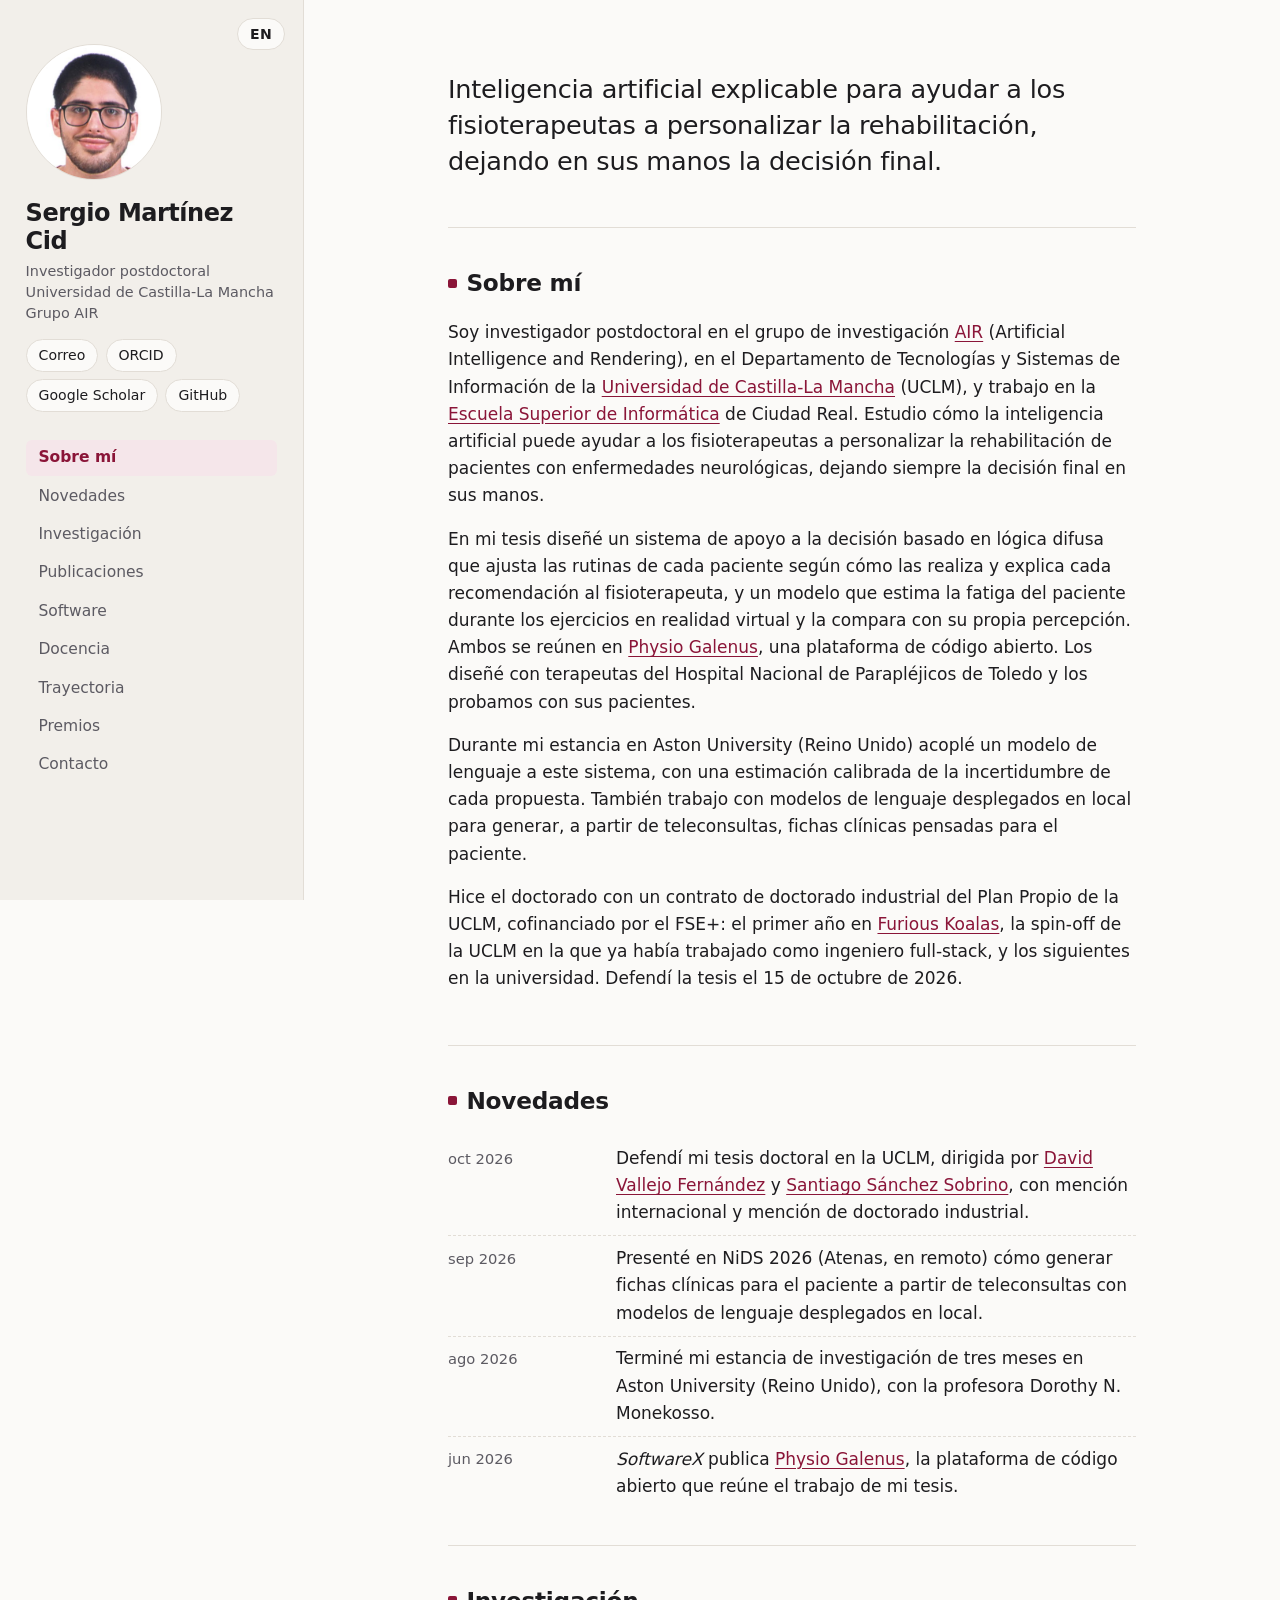
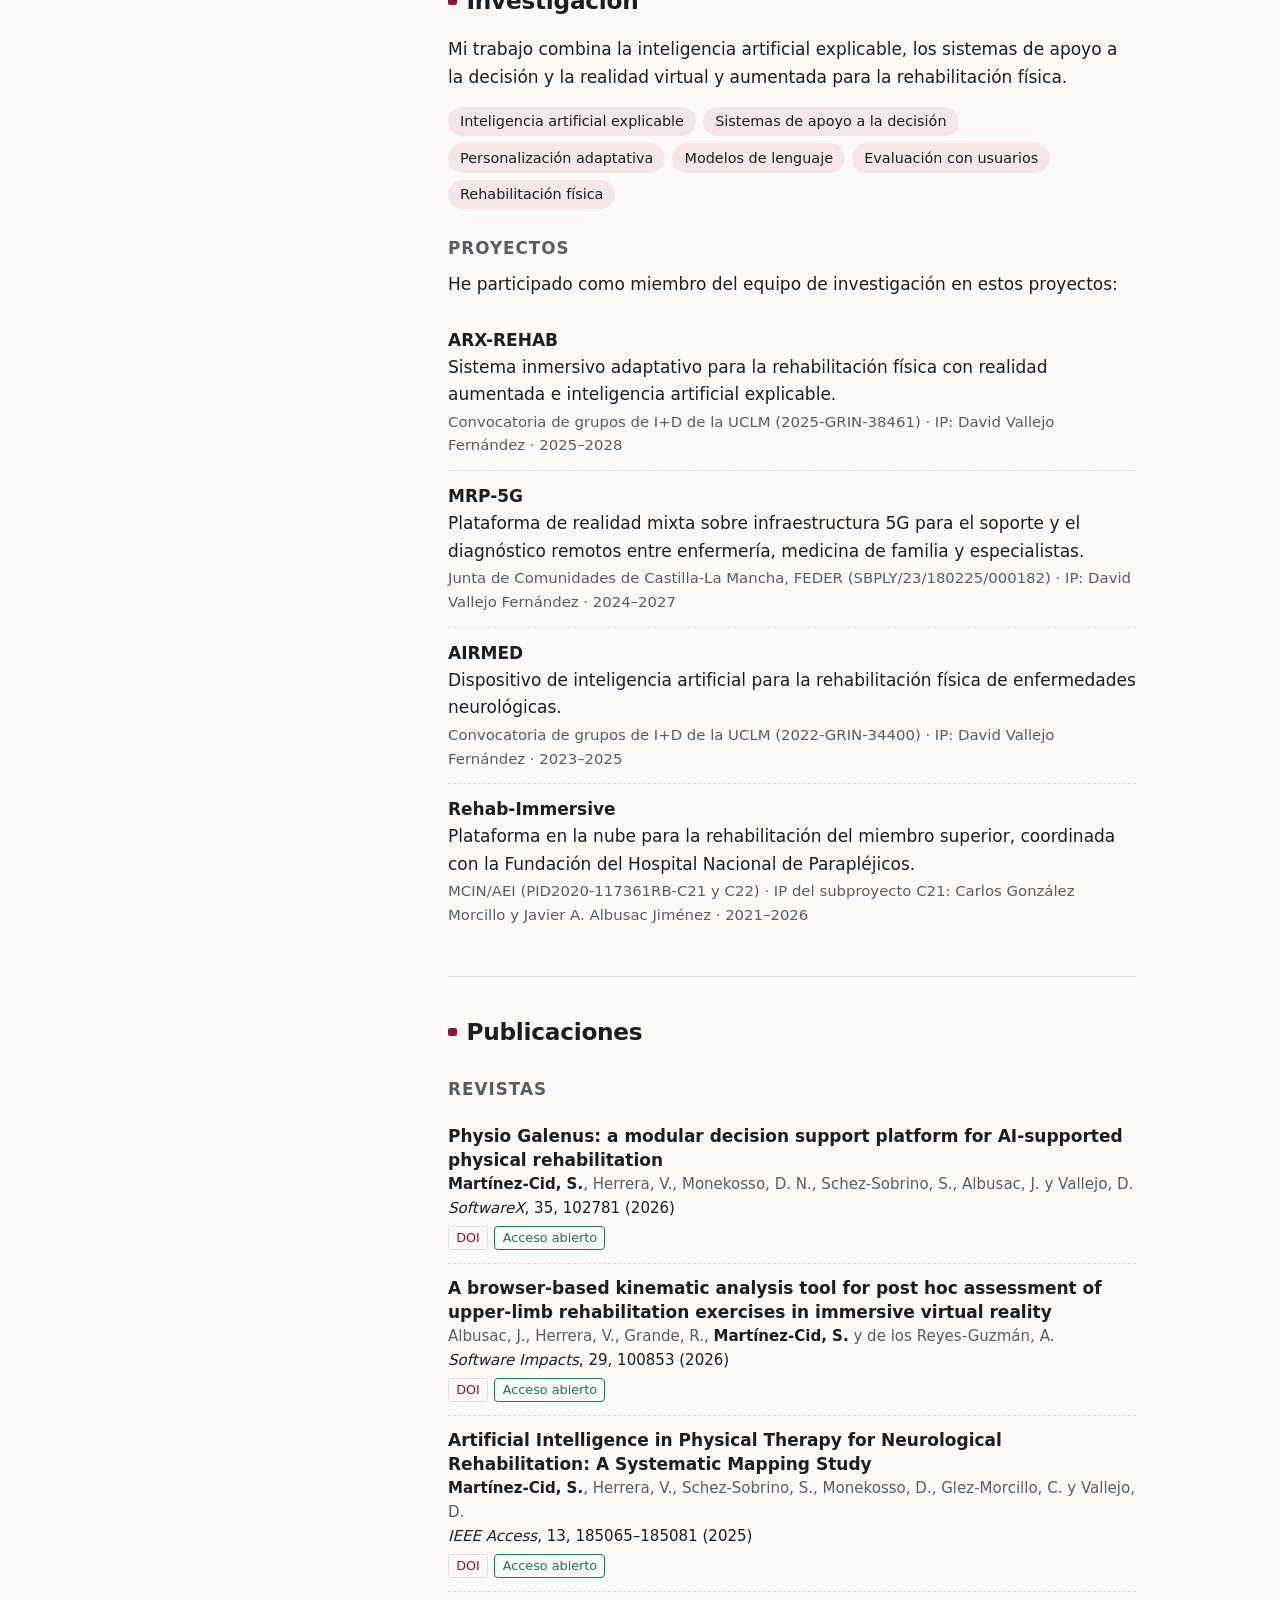
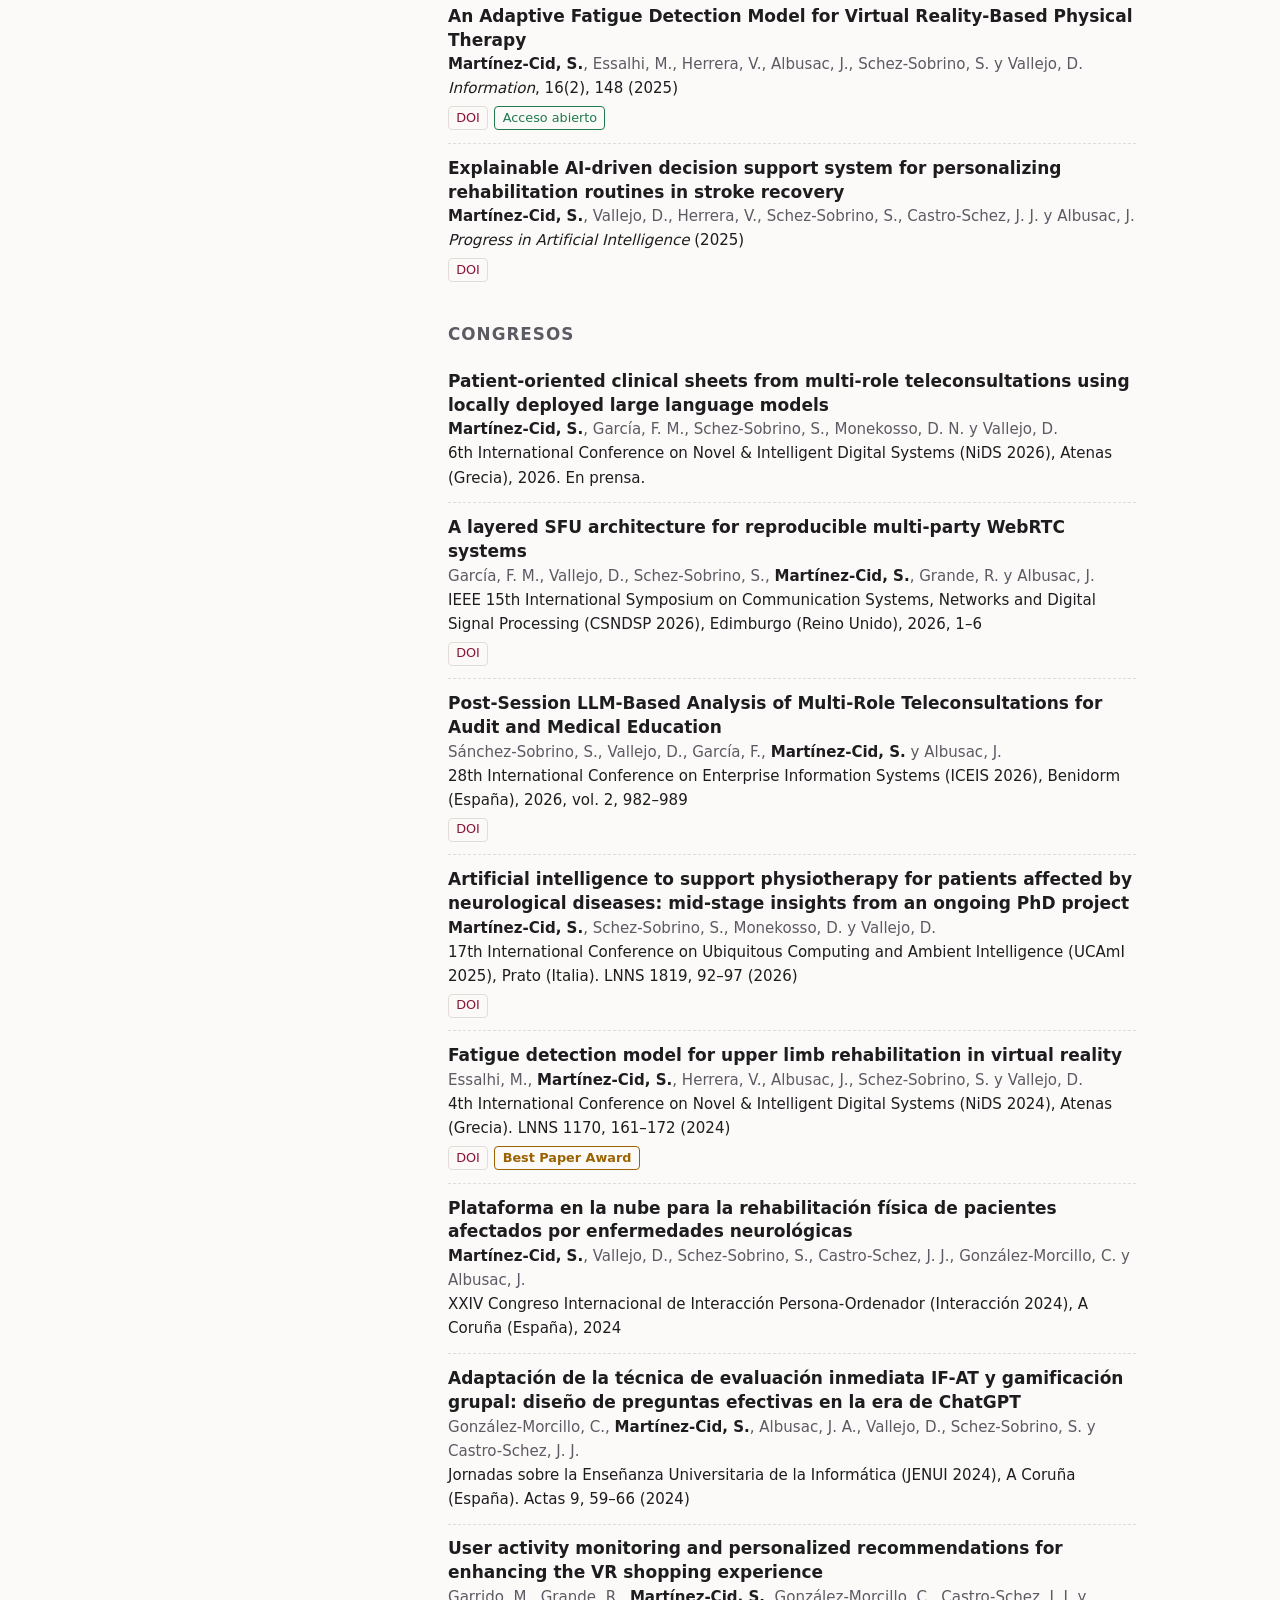
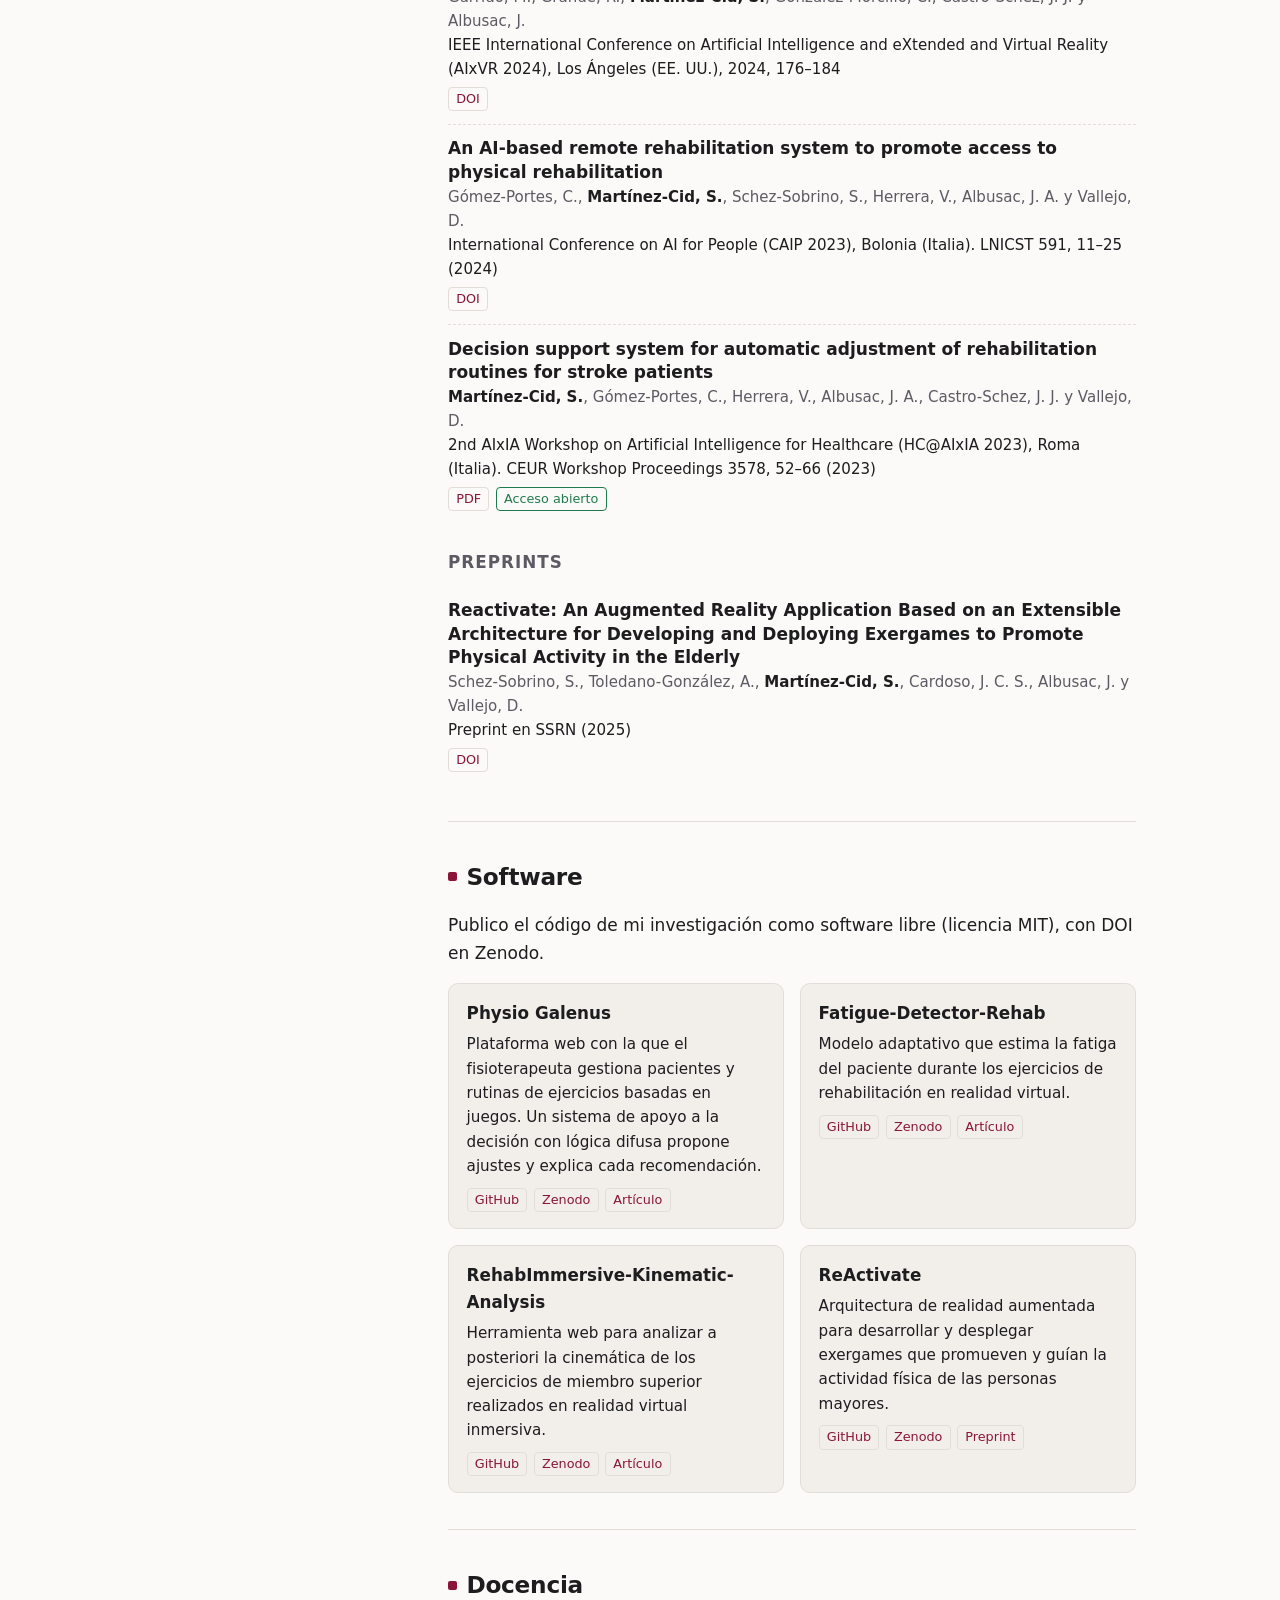
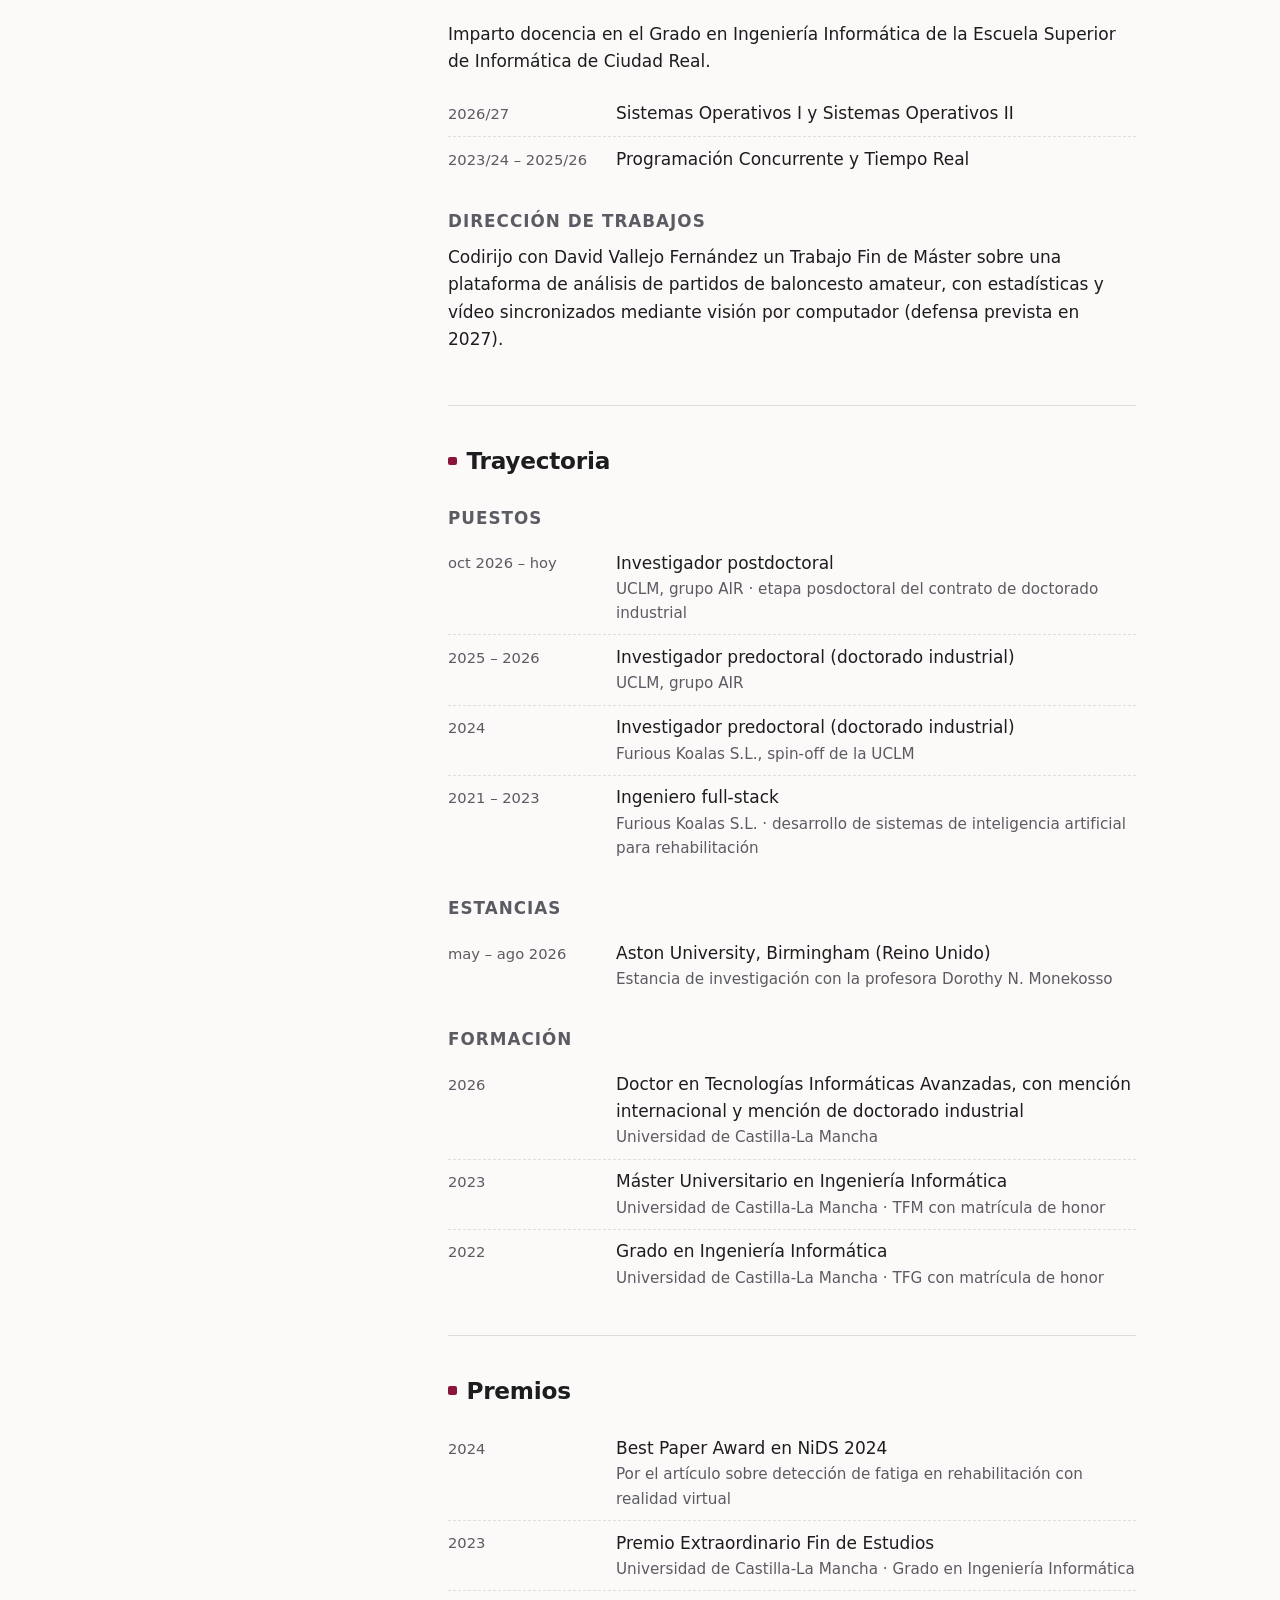
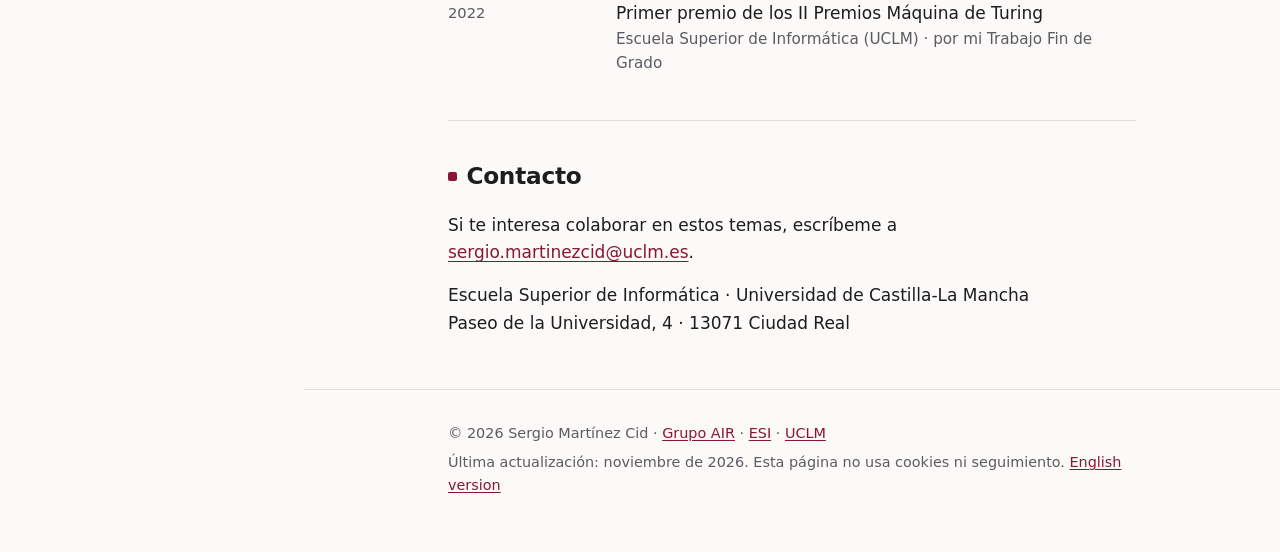
==== commit 69e24699: "Barra lateral con foto En escritorio, barra lateral fija con la foto, el nombre, el puesto, los enla" ====
--- a/index.html
+++ b/index.html
@@ -14,6 +14,10 @@
 <meta property="og:title" content="Sergio Martínez Cid">
 <meta property="og:description" content="Investigador postdoctoral en la Universidad de Castilla-La Mancha (grupo AIR). Inteligencia artificial explicable para apoyar la rehabilitación física.">
 <meta property="og:url" content="https://www.esi.uclm.es/www/sergio.martinezcid/">
+<meta property="og:image" content="https://www.esi.uclm.es/www/sergio.martinezcid/img/sergio.jpg">
+<meta property="og:image:width" content="340">
+<meta property="og:image:height" content="340">
+<meta property="og:image:alt" content="Foto de Sergio Martínez Cid">
 <meta property="og:locale" content="es_ES">
 <meta property="og:locale:alternate" content="en_GB">
 <meta name="theme-color" content="#fbfaf8" media="(prefers-color-scheme: light)">
@@ -26,6 +30,7 @@
   "@type": "Person",
   "name": "Sergio Martínez Cid",
   "jobTitle": "Investigador postdoctoral",
+  "image": "https://www.esi.uclm.es/www/sergio.martinezcid/img/sergio.jpg",
   "url": "https://www.esi.uclm.es/www/sergio.martinezcid/",
   "email": "mailto:sergio.martinezcid@uclm.es",
   "affiliation": {"@type": "CollegeOrUniversity", "name": "Universidad de Castilla-La Mancha", "url": "https://www.uclm.es"},
@@ -42,8 +47,22 @@
 <body>
 <a class="saltar" href="#contenido">Saltar al contenido</a>
 
-<nav class="menu" aria-label="Secciones">
-  <div class="contenedor">
+<header class="lateral">
+  <div class="identidad">
+    <img class="foto" src="img/sergio.jpg" alt="Foto de Sergio Martínez Cid" width="340" height="340">
+    <div>
+      <h1>Sergio Martínez Cid</h1>
+      <p class="cargo">Investigador postdoctoral<br>Universidad de Castilla-La Mancha<br>Grupo AIR</p>
+    </div>
+    <ul class="enlaces">
+      <li><a href="mailto:sergio.martinezcid@uclm.es">Correo</a></li>
+      <li><a href="https://orcid.org/0009-0009-8976-4974">ORCID</a></li>
+      <li><a href="https://scholar.google.es/citations?user=ztp9qcgAAAAJ&amp;hl=es">Google Scholar</a></li>
+      <li><a href="https://github.com/SergioMartinezCid">GitHub</a></li>
+      <li><a class="idioma" href="en/" hreflang="en" lang="en" title="English version">EN</a></li>
+    </ul>
+  </div>
+  <nav class="menu" aria-label="Secciones">
     <ul>
       <li><a href="#sobre-mi">Sobre mí</a></li>
       <li><a href="#novedades">Novedades</a></li>
@@ -55,26 +74,13 @@
       <li><a href="#premios">Premios</a></li>
       <li><a href="#contacto">Contacto</a></li>
     </ul>
-  </div>
-</nav>
-
-<main id="contenido" class="contenedor">
-
-<header class="cabecera">
-  <a class="idioma" href="en/" hreflang="en" lang="en" title="English version">EN</a>
-  <!-- Foto (cuando la tengas): <img class="foto" src="img/sergio.jpg" alt="Sergio Martínez Cid" width="288" height="288"> -->
-  <div>
-    <h1>Sergio Martínez Cid</h1>
-    <p class="cargo">Investigador postdoctoral · Universidad de Castilla-La Mancha · Grupo AIR</p>
-    <p class="lema">Inteligencia artificial explicable para ayudar a los fisioterapeutas a personalizar la rehabilitación, dejando en sus manos la decisión final.</p>
-    <ul class="enlaces">
-      <li><a href="mailto:sergio.martinezcid@uclm.es">Correo</a></li>
-      <li><a href="https://orcid.org/0009-0009-8976-4974">ORCID</a></li>
-      <li><a href="https://scholar.google.es/citations?user=ztp9qcgAAAAJ&amp;hl=es">Google Scholar</a></li>
-      <li><a href="https://github.com/SergioMartinezCid">GitHub</a></li>
-    </ul>
-  </div>
+  </nav>
 </header>
+
+<main id="contenido">
+<div class="contenedor">
+
+<p class="lema">Inteligencia artificial explicable para ayudar a los fisioterapeutas a personalizar la rehabilitación, dejando en sus manos la decisión final.</p>
 
 <section id="sobre-mi">
   <h2>Sobre mí</h2>
@@ -302,6 +308,7 @@
   <p>Escuela Superior de Informática · Universidad de Castilla-La Mancha<br>Paseo de la Universidad, 4 · 13071 Ciudad Real</p>
 </section>
 
+</div>
 </main>
 
 <footer class="pie">
@@ -310,5 +317,25 @@
     <p>Última actualización: noviembre de 2026. Esta página no usa cookies ni seguimiento. <a href="en/" hreflang="en" lang="en">English version</a></p>
   </div>
 </footer>
+<script>
+/* Resalta en el menú la sección visible. Sin él, la página funciona igual. */
+(function () {
+  var enlaces = Array.prototype.slice.call(document.querySelectorAll('.menu a[href^="#"]'));
+  if (!('IntersectionObserver' in window) || !enlaces.length) return;
+  var porId = {};
+  enlaces.forEach(function (a) { porId[a.getAttribute('href').slice(1)] = a; });
+  var obs = new IntersectionObserver(function (entradas) {
+    entradas.forEach(function (e) {
+      if (!e.isIntersecting || !porId[e.target.id]) return;
+      enlaces.forEach(function (a) { a.removeAttribute('aria-current'); });
+      var a = porId[e.target.id];
+      a.setAttribute('aria-current', 'location');
+      var ul = a.closest('ul');
+      if (ul.scrollWidth > ul.clientWidth) ul.scrollLeft = a.offsetLeft - ul.clientWidth / 2 + a.offsetWidth / 2;
+    });
+  }, { rootMargin: '-25% 0px -65% 0px' });
+  document.querySelectorAll('main section[id]').forEach(function (s) { obs.observe(s); });
+})();
+</script>
 </body>
 </html>
--- a/css/estilo.css
+++ b/css/estilo.css
@@ -9,7 +9,8 @@
   --linea: #e2ddd6;
   --acento: #8a1538;        /* granate UCLM */
   --acento-suave: #f5e6ea;
-  --ancho: 52rem;
+  --ancho: 48rem;
+  --lateral: 19rem;
   --fuente: system-ui, -apple-system, "Segoe UI", Roboto, "Helvetica Neue", Arial, sans-serif;
   color-scheme: light;
 }
@@ -52,52 +53,87 @@
 }
 .saltar:focus { left: 1rem; }
 
-.contenedor { max-width: var(--ancho); margin: 0 auto; padding: 0 1rem; }
+/* ---------- Estructura ----------
+   Móvil: identidad arriba, menú horizontal fijo al hacer scroll y contenido debajo.
+   Escritorio (≥ 62rem): barra lateral fija a la izquierda con foto, enlaces y menú. */
 
-/* ---------- Menú ---------- */
+.lateral { display: contents; }
+
+.identidad {
+  display: grid; grid-template-columns: auto 1fr; gap: 0 1rem; align-items: center;
+  max-width: var(--ancho); margin: 0 auto; padding: 2rem 1rem 1.25rem;
+}
+.foto { width: 5.5rem; height: 5.5rem; border-radius: 50%; object-fit: cover; border: 1px solid var(--linea); background: #fff; }
+.identidad h1 { font-size: 1.6rem; line-height: 1.15; margin: 0; letter-spacing: -0.02em; }
+.cargo { margin: 0.35rem 0 0; color: var(--suave); font-size: 0.92rem; line-height: 1.45; }
+
+.enlaces { grid-column: 1 / -1; display: flex; flex-wrap: wrap; gap: 0.45rem; margin: 1rem 0 0; padding: 0; list-style: none; }
+.enlaces a {
+  display: inline-block; padding: 0.25rem 0.75rem; border-radius: 999px;
+  border: 1px solid var(--linea); background: var(--fondo-alt);
+  color: var(--texto); text-decoration: none; font-size: 0.88rem;
+}
+.enlaces a:hover { border-color: var(--acento); color: var(--acento); }
+.enlaces .idioma { font-weight: 650; letter-spacing: 0.04em; }
+
 .menu {
   position: sticky; top: 0; z-index: 5;
   background: color-mix(in srgb, var(--fondo) 92%, transparent);
   backdrop-filter: blur(6px);
-  border-bottom: 1px solid var(--linea);
+  border-top: 1px solid var(--linea); border-bottom: 1px solid var(--linea);
 }
-.menu .contenedor { display: flex; align-items: center; }
 .menu ul {
-  display: flex; gap: 0.95rem; list-style: none; margin: 0; padding: 0.75rem 0;
-  overflow-x: auto; scrollbar-width: none; flex: 1;
+  display: flex; gap: 0.95rem; list-style: none;
+  max-width: var(--ancho); margin: 0 auto; padding: 0.75rem 2rem 0.75rem 1rem;
+  overflow-x: auto; scrollbar-width: none;
+  /* el degradado indica que hay más enlaces a la derecha */
+  -webkit-mask-image: linear-gradient(to right, #000 85%, transparent);
+  mask-image: linear-gradient(to right, #000 85%, transparent);
 }
 .menu ul::-webkit-scrollbar { display: none; }
-.menu a { color: var(--suave); text-decoration: none; font-size: 0.88rem; white-space: nowrap; }
-/* En pantallas anchas, si no cabe, el menú baja a una segunda línea en vez de ocultar enlaces */
-@media (min-width: 48rem) { .menu ul { flex-wrap: wrap; row-gap: 0.25rem; overflow: visible; } }
-/* En el móvil el menú se desplaza en horizontal; el degradado indica que hay más */
-@media (max-width: 47.99rem) { .menu ul { -webkit-mask-image: linear-gradient(to right, #000 85%, transparent); mask-image: linear-gradient(to right, #000 85%, transparent); padding-right: 2rem; } }
-.menu a:hover { color: var(--texto); }
-.idioma {
-  font-size: 0.8rem; font-weight: 600; letter-spacing: 0.04em;
-  border: 1px solid var(--linea); border-radius: 999px; padding: 0.15rem 0.6rem;
-  color: var(--texto); text-decoration: none; white-space: nowrap;
+.menu a { color: var(--suave); text-decoration: none; font-size: 0.9rem; white-space: nowrap; }
+.menu a:hover, .menu a[aria-current] { color: var(--acento); }
+
+.contenedor { max-width: var(--ancho); margin: 0 auto; padding: 0 1rem; }
+
+.lema {
+  margin: 0; padding: 1.75rem 0 2.25rem; max-width: 40rem;
+  font-size: clamp(1.25rem, 2.6vw, 1.6rem); line-height: 1.4; letter-spacing: -0.01em;
 }
 
-/* ---------- Cabecera ---------- */
-.cabecera { position: relative; padding: 3.5rem 0 2.5rem; display: grid; gap: 1.75rem; grid-template-columns: 1fr; align-items: center; }
-.cabecera:has(.foto) { grid-template-columns: auto 1fr; }
-.cabecera .idioma { position: absolute; top: 1.25rem; right: 0; }
-.foto { width: 9rem; height: 9rem; border-radius: 50%; object-fit: cover; border: 1px solid var(--linea); }
-.cabecera h1 { font-size: clamp(2rem, 6vw, 2.75rem); line-height: 1.15; margin: 0; letter-spacing: -0.02em; }
-.cargo { margin: 0.4rem 0 0; color: var(--suave); }
-.lema { margin: 1rem 0 0; font-size: 1.15rem; max-width: 38rem; }
-.enlaces { display: flex; flex-wrap: wrap; gap: 0.5rem; margin: 1.4rem 0 0; padding: 0; list-style: none; }
-.enlaces a {
-  display: inline-block; padding: 0.3rem 0.85rem; border-radius: 999px;
-  border: 1px solid var(--linea); background: var(--fondo-alt);
-  color: var(--texto); text-decoration: none; font-size: 0.92rem;
+@media (min-width: 62rem) {
+  html { scroll-padding-top: 1.5rem; }
+  .lateral {
+    display: flex; flex-direction: column;
+    position: fixed; top: 0; bottom: 0; left: 0; width: var(--lateral);
+    overflow-y: auto; background: var(--fondo-alt); border-right: 1px solid var(--linea);
+    padding: 2.75rem 1.6rem 2rem;
+  }
+  .identidad { display: block; max-width: none; margin: 0; padding: 0; }
+  .foto { display: block; width: 8.5rem; height: 8.5rem; margin-bottom: 1.25rem; }
+  .identidad h1 { font-size: 1.5rem; }
+  .cargo { font-size: 0.9rem; }
+  /* el botón de idioma, arriba a la derecha de la barra */
+  .enlaces .idioma { position: absolute; top: 1.1rem; right: 1.1rem; }
+  .enlaces a { background: var(--fondo); }
+  .menu { position: static; background: none; backdrop-filter: none; border: 0; margin-top: 1.75rem; }
+  .menu ul {
+    flex-direction: column; gap: 0.15rem; max-width: none; margin: 0; padding: 0;
+    overflow: visible; -webkit-mask-image: none; mask-image: none;
+  }
+  .menu a { display: block; padding: 0.35rem 0.8rem; border-radius: 6px; font-size: 0.97rem; }
+  .menu a:hover { background: var(--fondo); }
+  .menu a[aria-current] { background: var(--acento-suave); font-weight: 600; }
+  main, .pie { margin-left: var(--lateral); }
+  main .contenedor, .pie .contenedor { padding: 0 2.5rem; }
+  .lema { padding: 4.5rem 0 3rem; }
 }
-.enlaces a:hover { border-color: var(--acento); color: var(--acento); }
-
-@media (max-width: 34rem) {
-  .cabecera:has(.foto) { grid-template-columns: 1fr; }
-  .foto { width: 7rem; height: 7rem; }
+/* Pantallas anchas pero bajas: barra más compacta para que quepa el menú */
+@media (min-width: 62rem) and (max-height: 50rem) {
+  .lateral { padding-top: 1.75rem; }
+  .foto { width: 6rem; height: 6rem; margin-bottom: 0.9rem; }
+  .menu { margin-top: 1.1rem; }
+  .menu a { padding: 0.25rem 0.8rem; }
 }
 
 /* ---------- Secciones ---------- */
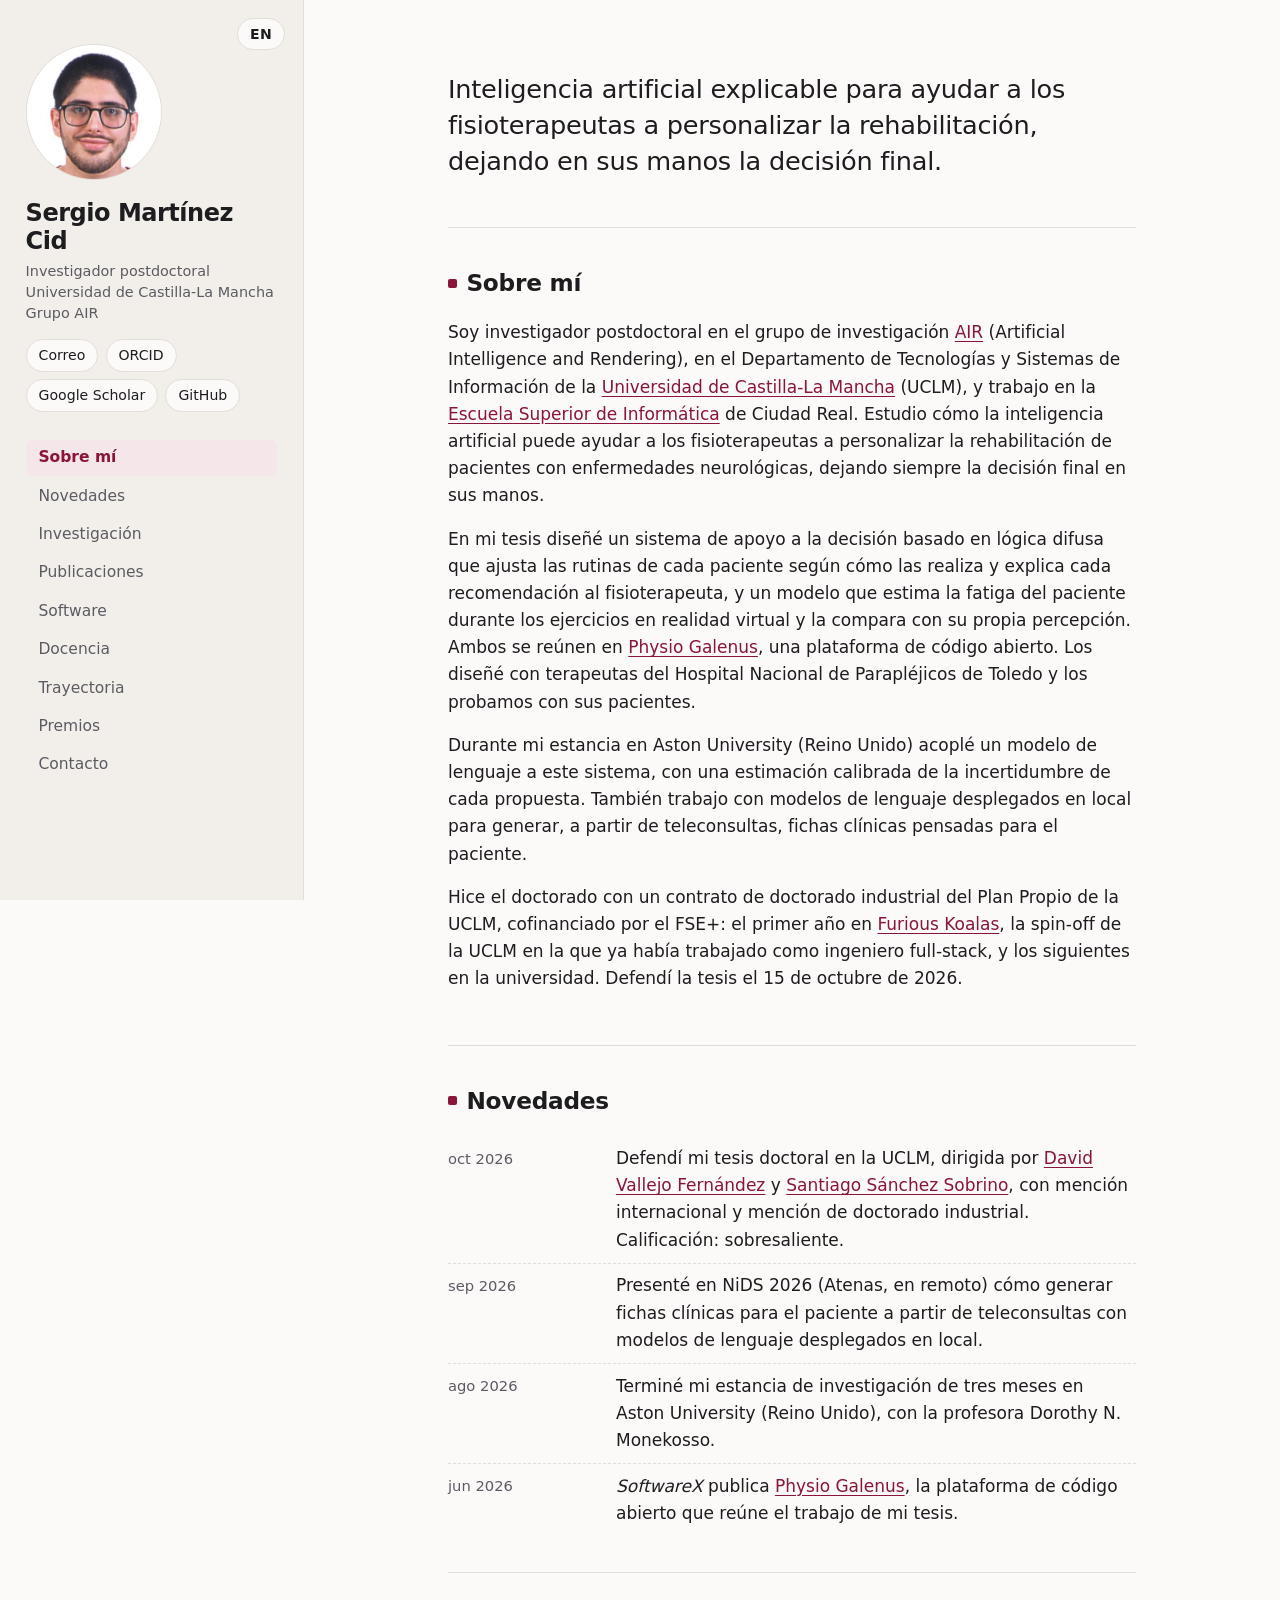
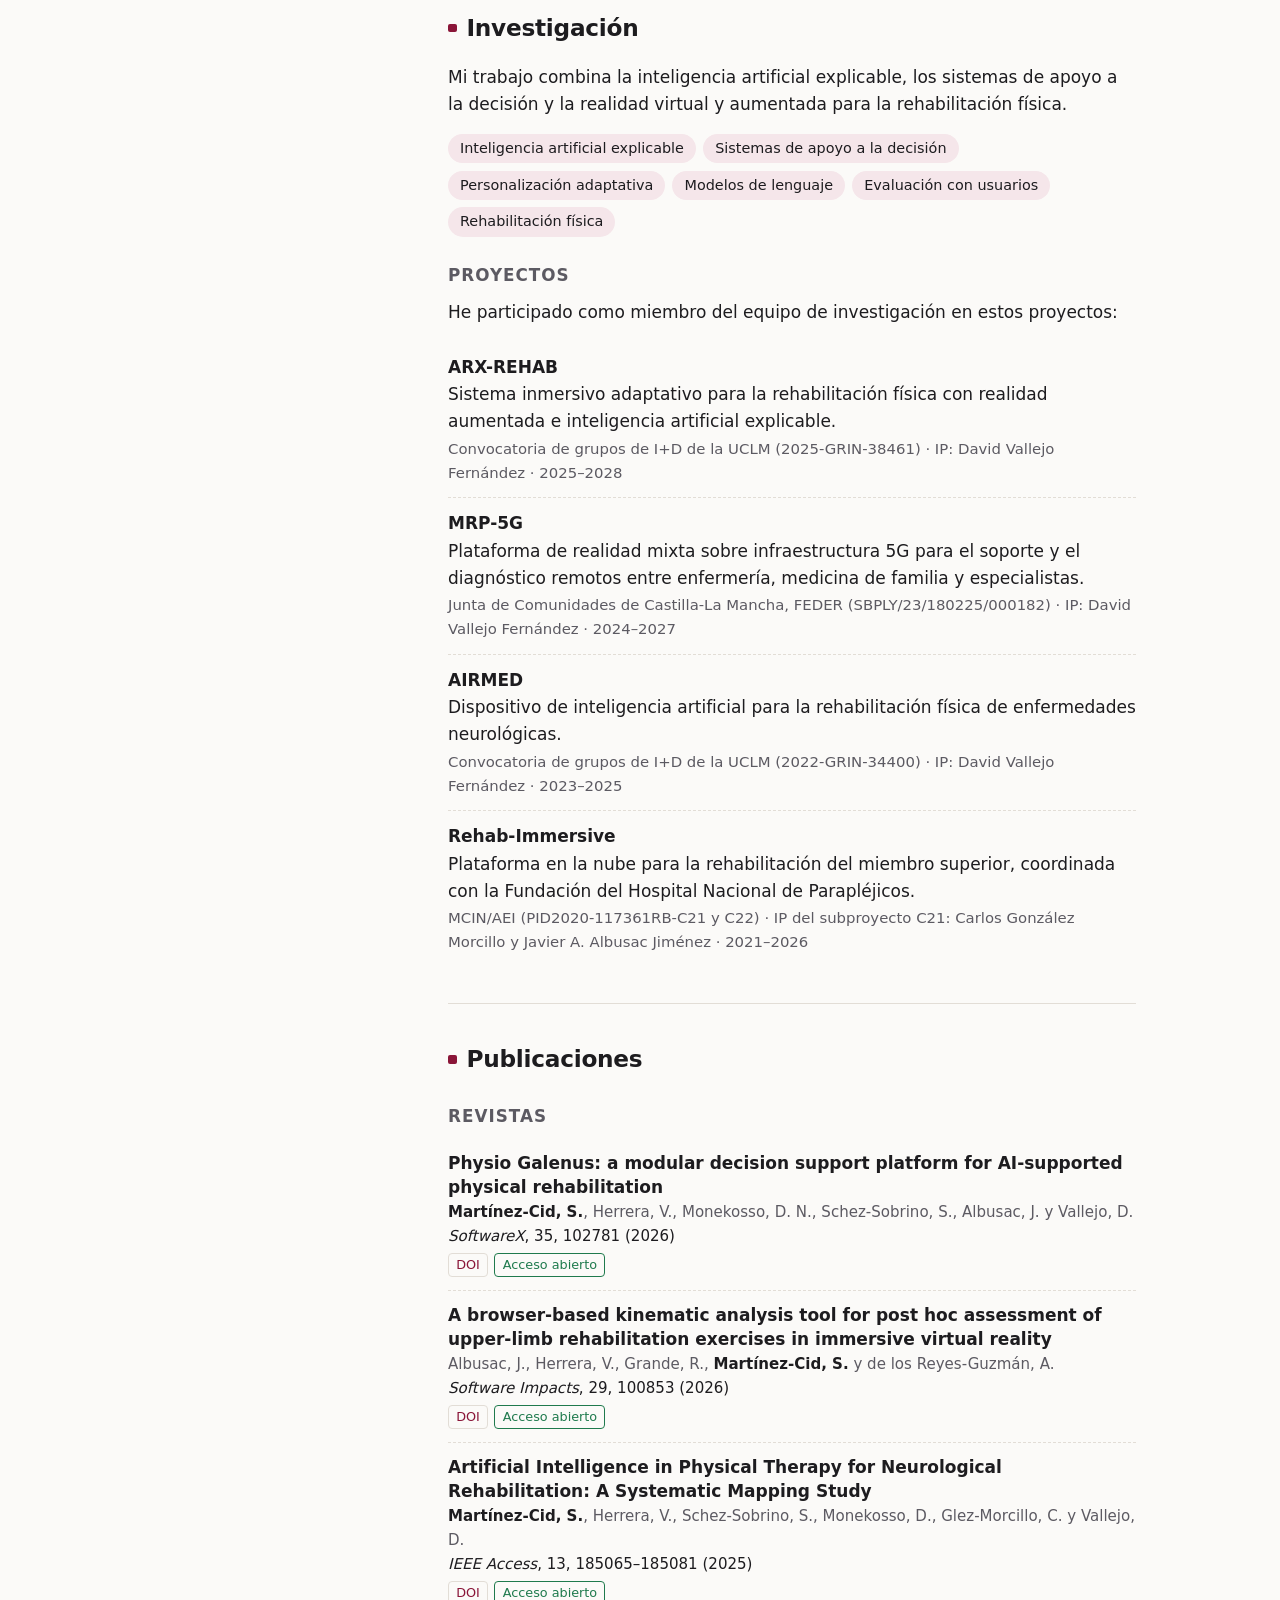
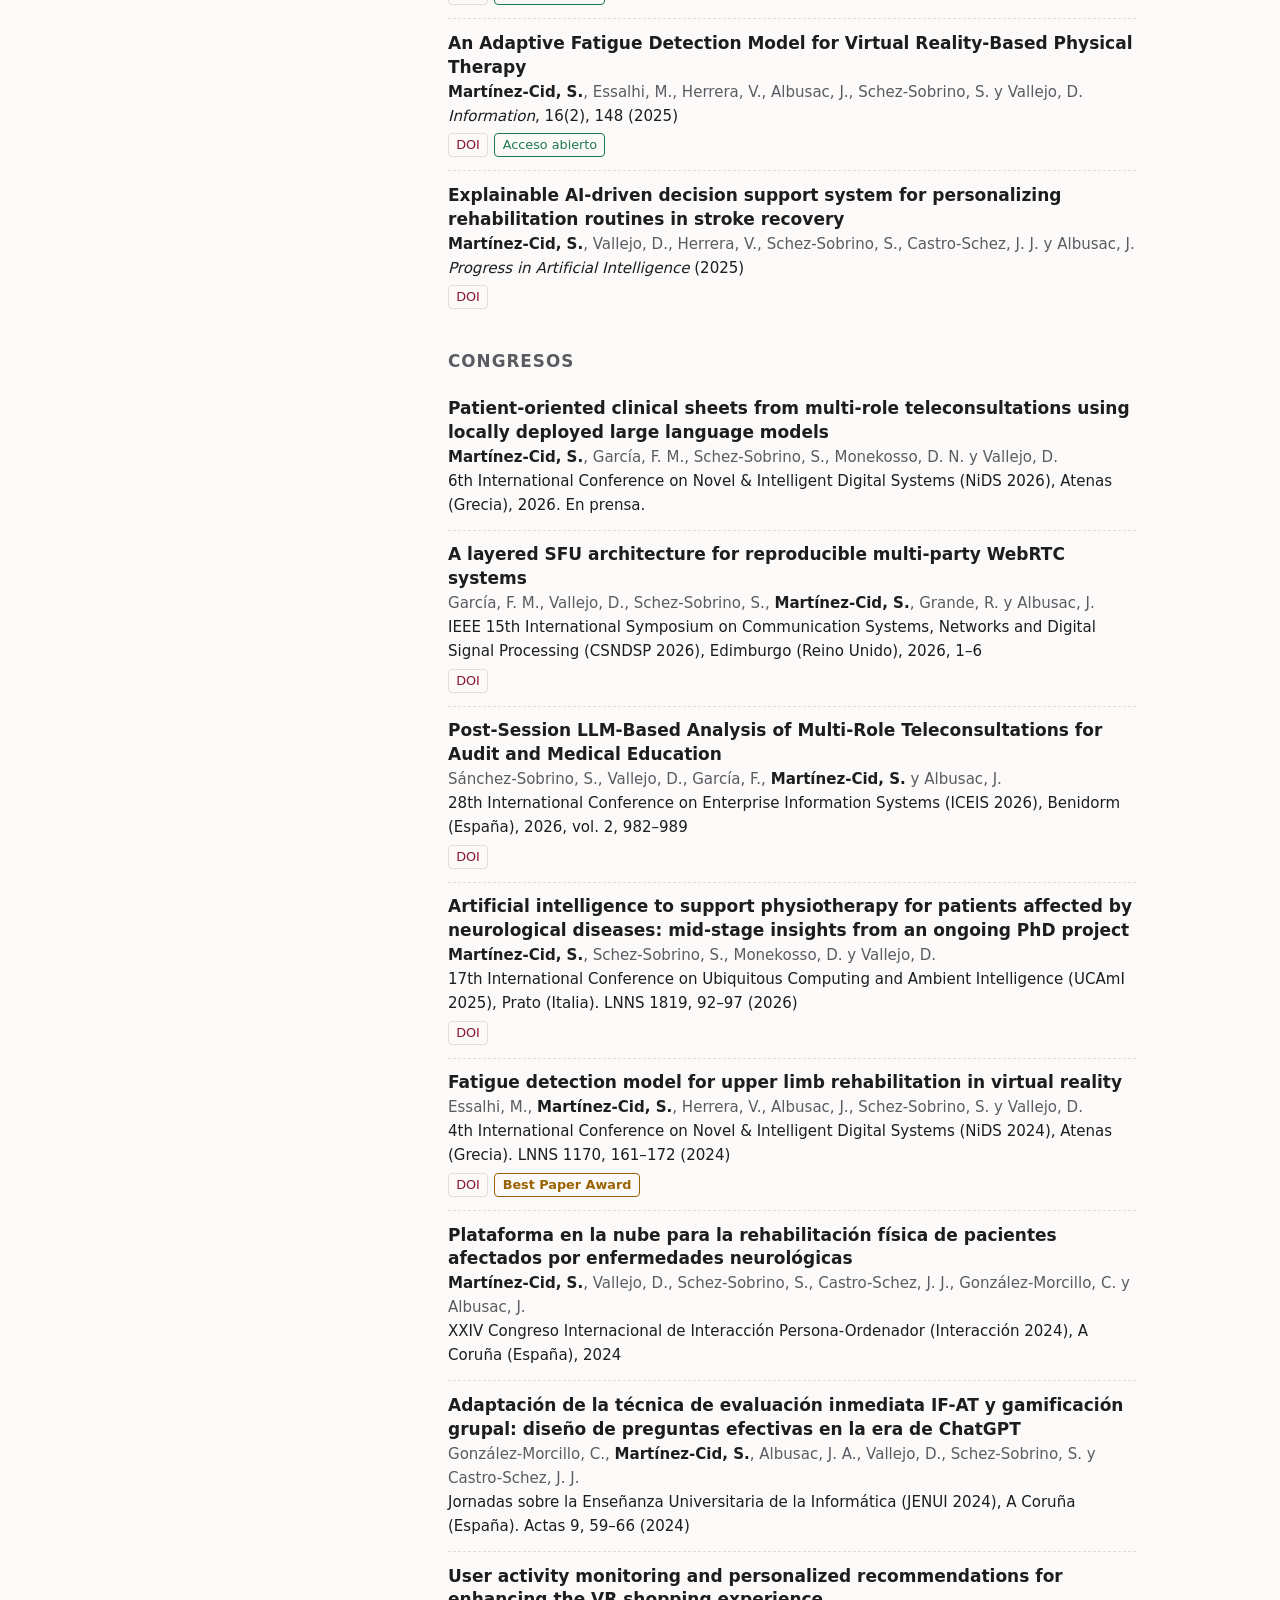
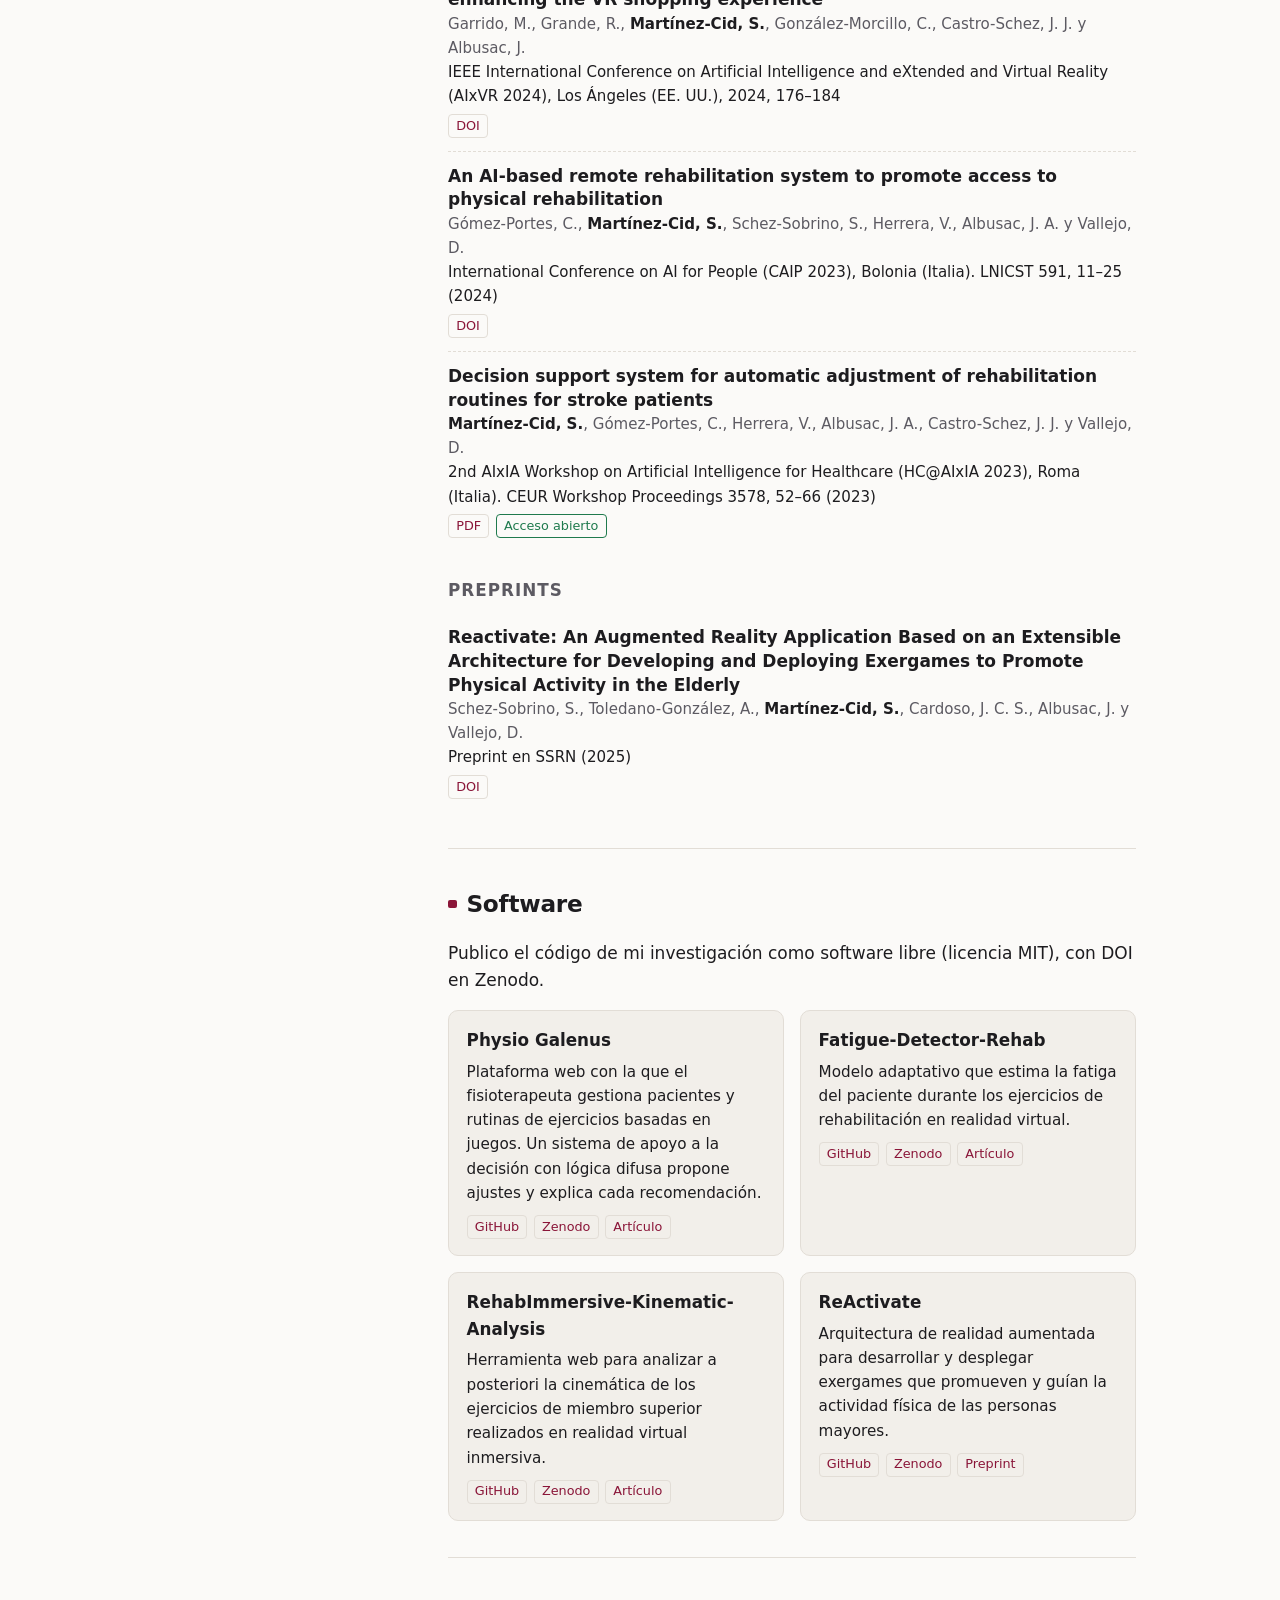
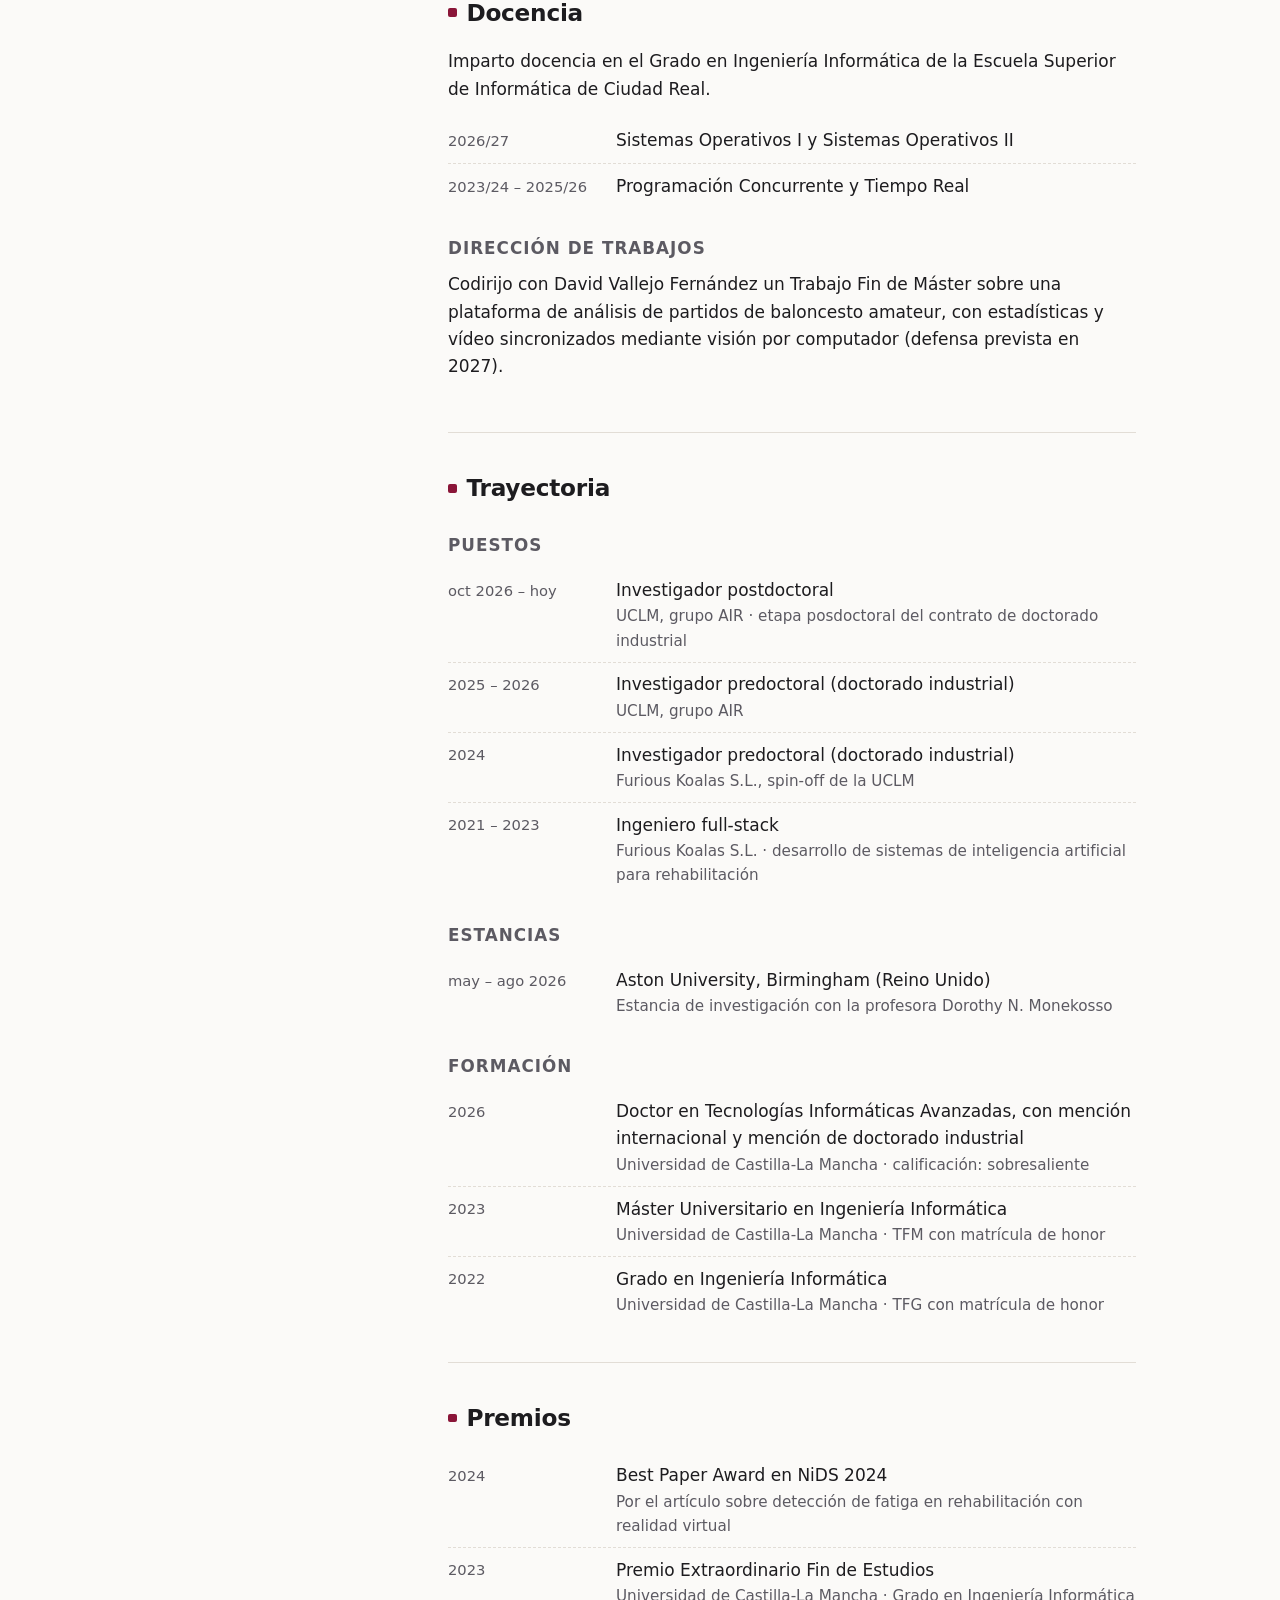
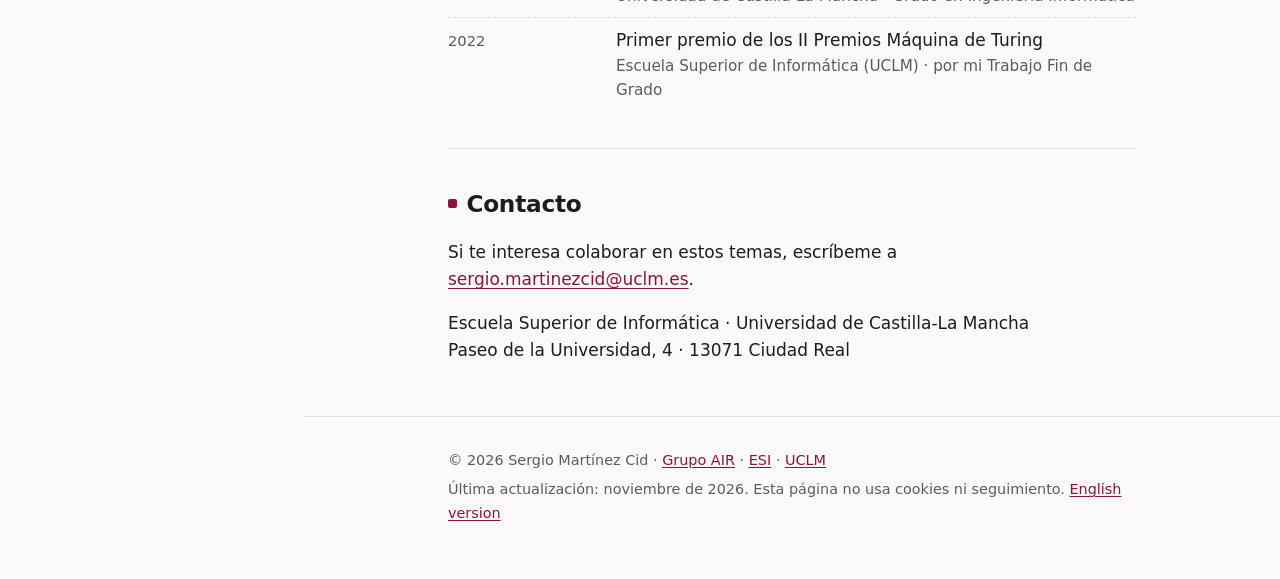
==== commit 8eefc4ce: "Añade la nota de la tesis Calificación de sobresaliente en Novedades y en Formación (ES y EN)." ====
--- a/index.html
+++ b/index.html
@@ -93,7 +93,7 @@
 <section id="novedades">
   <h2>Novedades</h2>
   <ul class="fechas">
-    <li><time datetime="2026-10">oct 2026</time><div>Defendí mi tesis doctoral en la UCLM, dirigida por <a href="https://www.esi.uclm.es/www/David.Vallejo/">David Vallejo Fernández</a> y <a href="https://www.esi.uclm.es/www/santiago.sanchez/">Santiago Sánchez Sobrino</a>, con mención internacional y mención de doctorado industrial.</div></li>
+    <li><time datetime="2026-10">oct 2026</time><div>Defendí mi tesis doctoral en la UCLM, dirigida por <a href="https://www.esi.uclm.es/www/David.Vallejo/">David Vallejo Fernández</a> y <a href="https://www.esi.uclm.es/www/santiago.sanchez/">Santiago Sánchez Sobrino</a>, con mención internacional y mención de doctorado industrial. Calificación: sobresaliente.</div></li>
     <li><time datetime="2026-09">sep 2026</time><div>Presenté en NiDS 2026 (Atenas, en remoto) cómo generar fichas clínicas para el paciente a partir de teleconsultas con modelos de lenguaje desplegados en local.</div></li>
     <li><time datetime="2026-08">ago 2026</time><div>Terminé mi estancia de investigación de tres meses en Aston University (Reino Unido), con la profesora Dorothy N. Monekosso.</div></li>
     <li><time datetime="2026-06">jun 2026</time><div><em>SoftwareX</em> publica <a href="https://doi.org/10.1016/j.softx.2026.102781">Physio Galenus</a>, la plataforma de código abierto que reúne el trabajo de mi tesis.</div></li>
@@ -287,7 +287,7 @@
   </ul>
   <h3>Formación</h3>
   <ul class="fechas">
-    <li><span class="periodo">2026</span><div>Doctor en Tecnologías Informáticas Avanzadas, con mención internacional y mención de doctorado industrial<span class="lugar">Universidad de Castilla-La Mancha</span></div></li>
+    <li><span class="periodo">2026</span><div>Doctor en Tecnologías Informáticas Avanzadas, con mención internacional y mención de doctorado industrial<span class="lugar">Universidad de Castilla-La Mancha · calificación: sobresaliente</span></div></li>
     <li><span class="periodo">2023</span><div>Máster Universitario en Ingeniería Informática<span class="lugar">Universidad de Castilla-La Mancha · TFM con matrícula de honor</span></div></li>
     <li><span class="periodo">2022</span><div>Grado en Ingeniería Informática<span class="lugar">Universidad de Castilla-La Mancha · TFG con matrícula de honor</span></div></li>
   </ul>
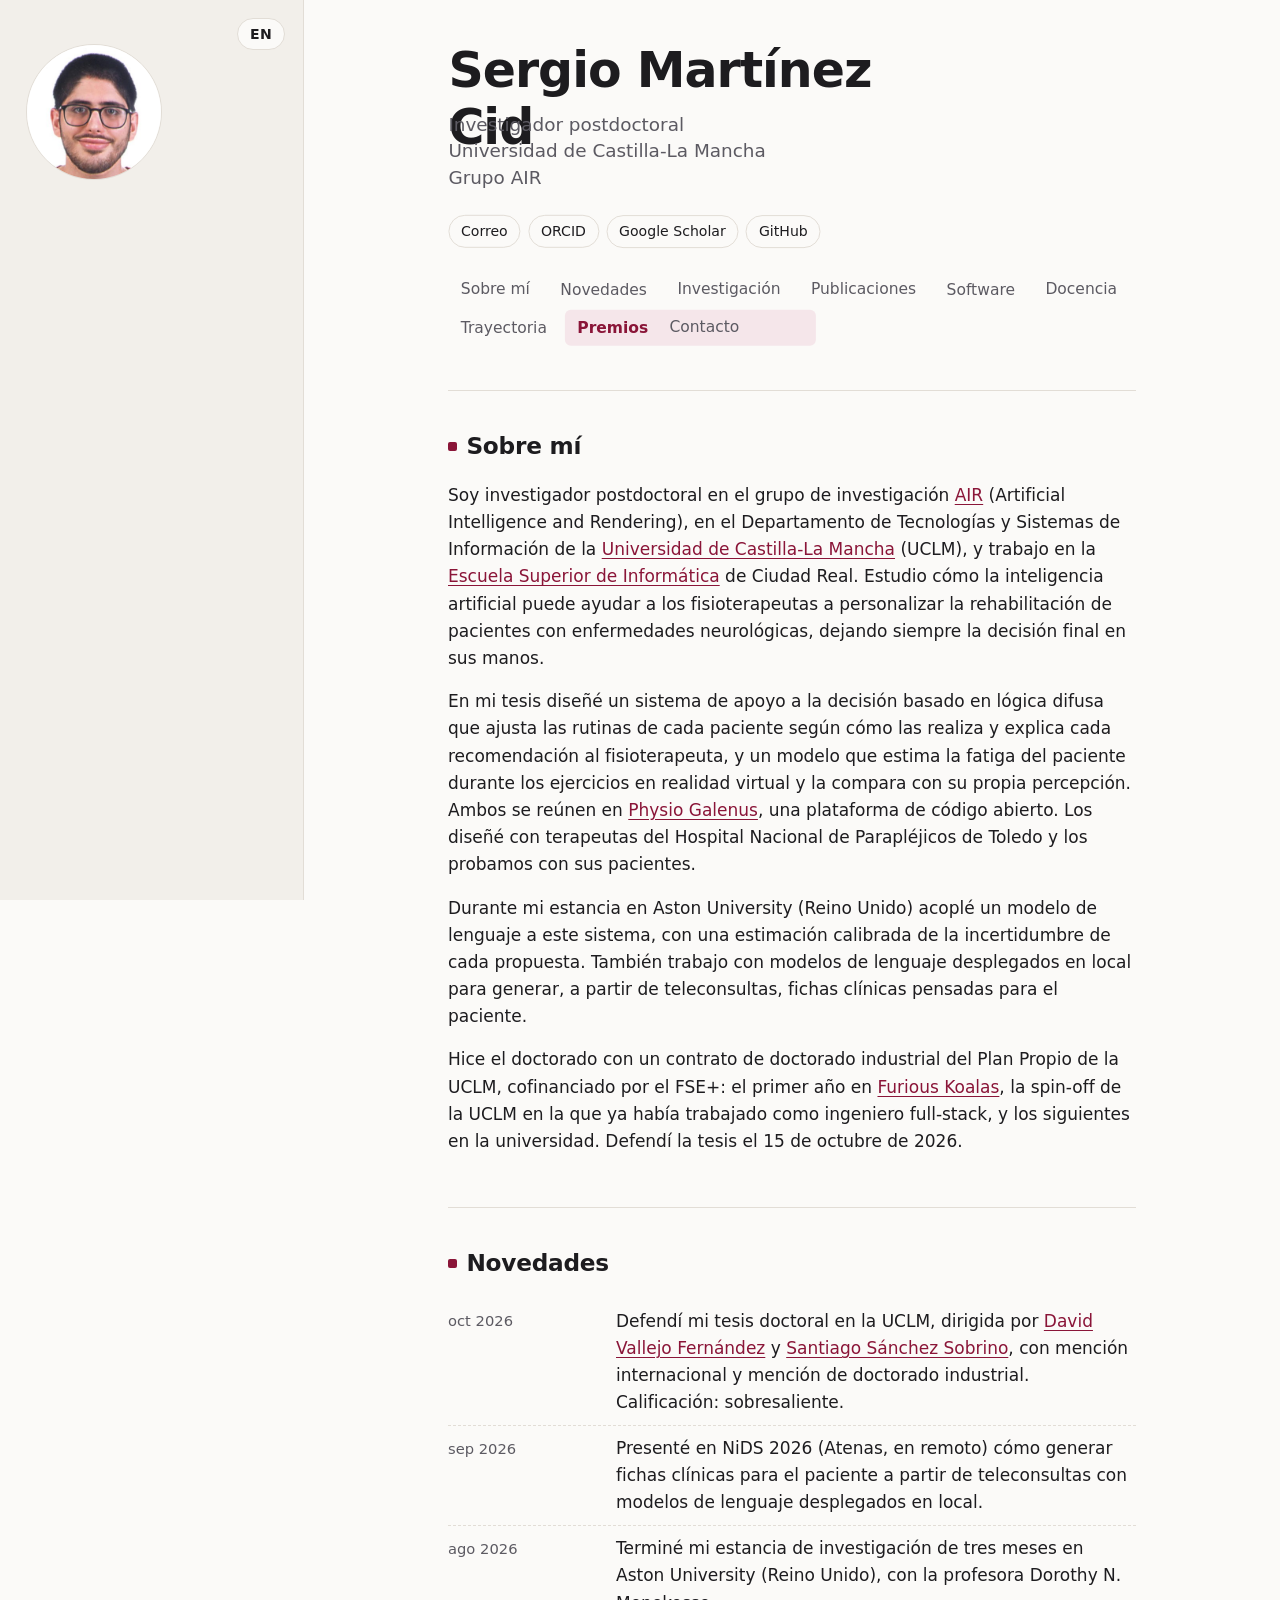
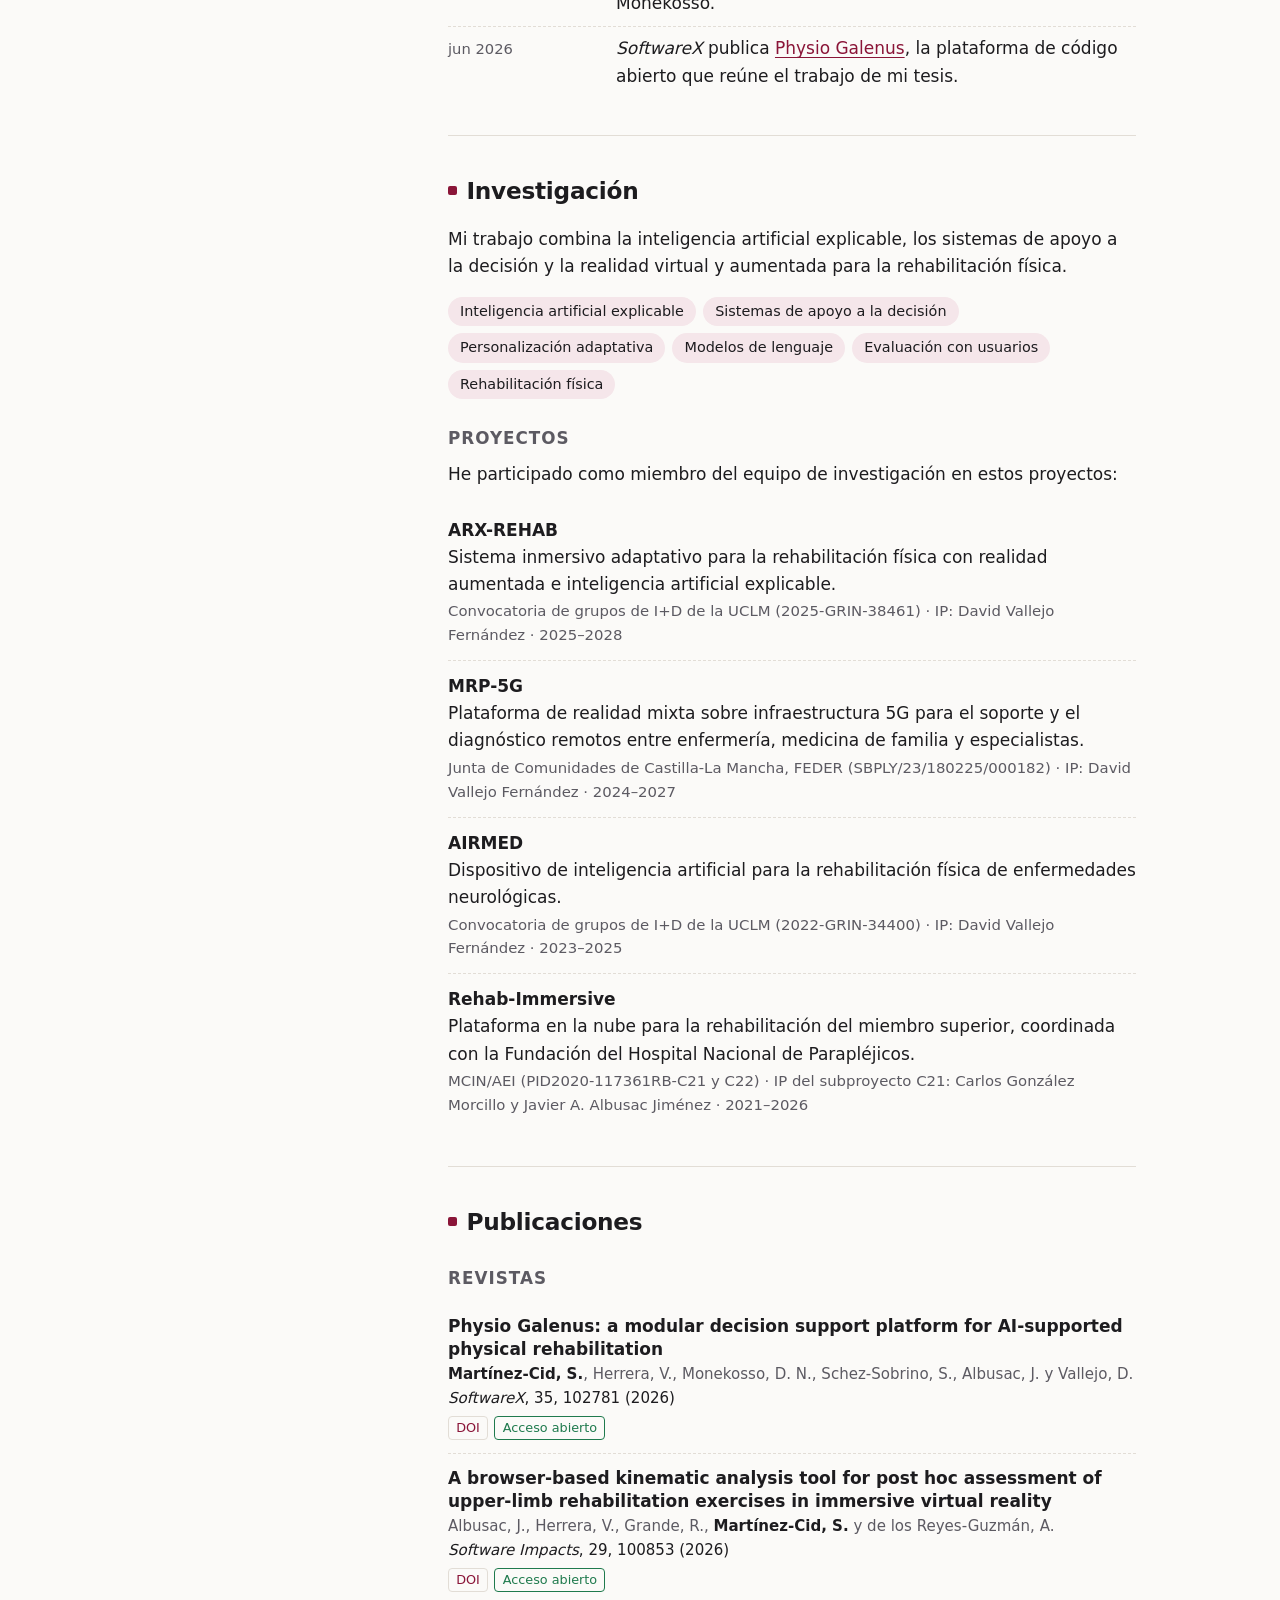
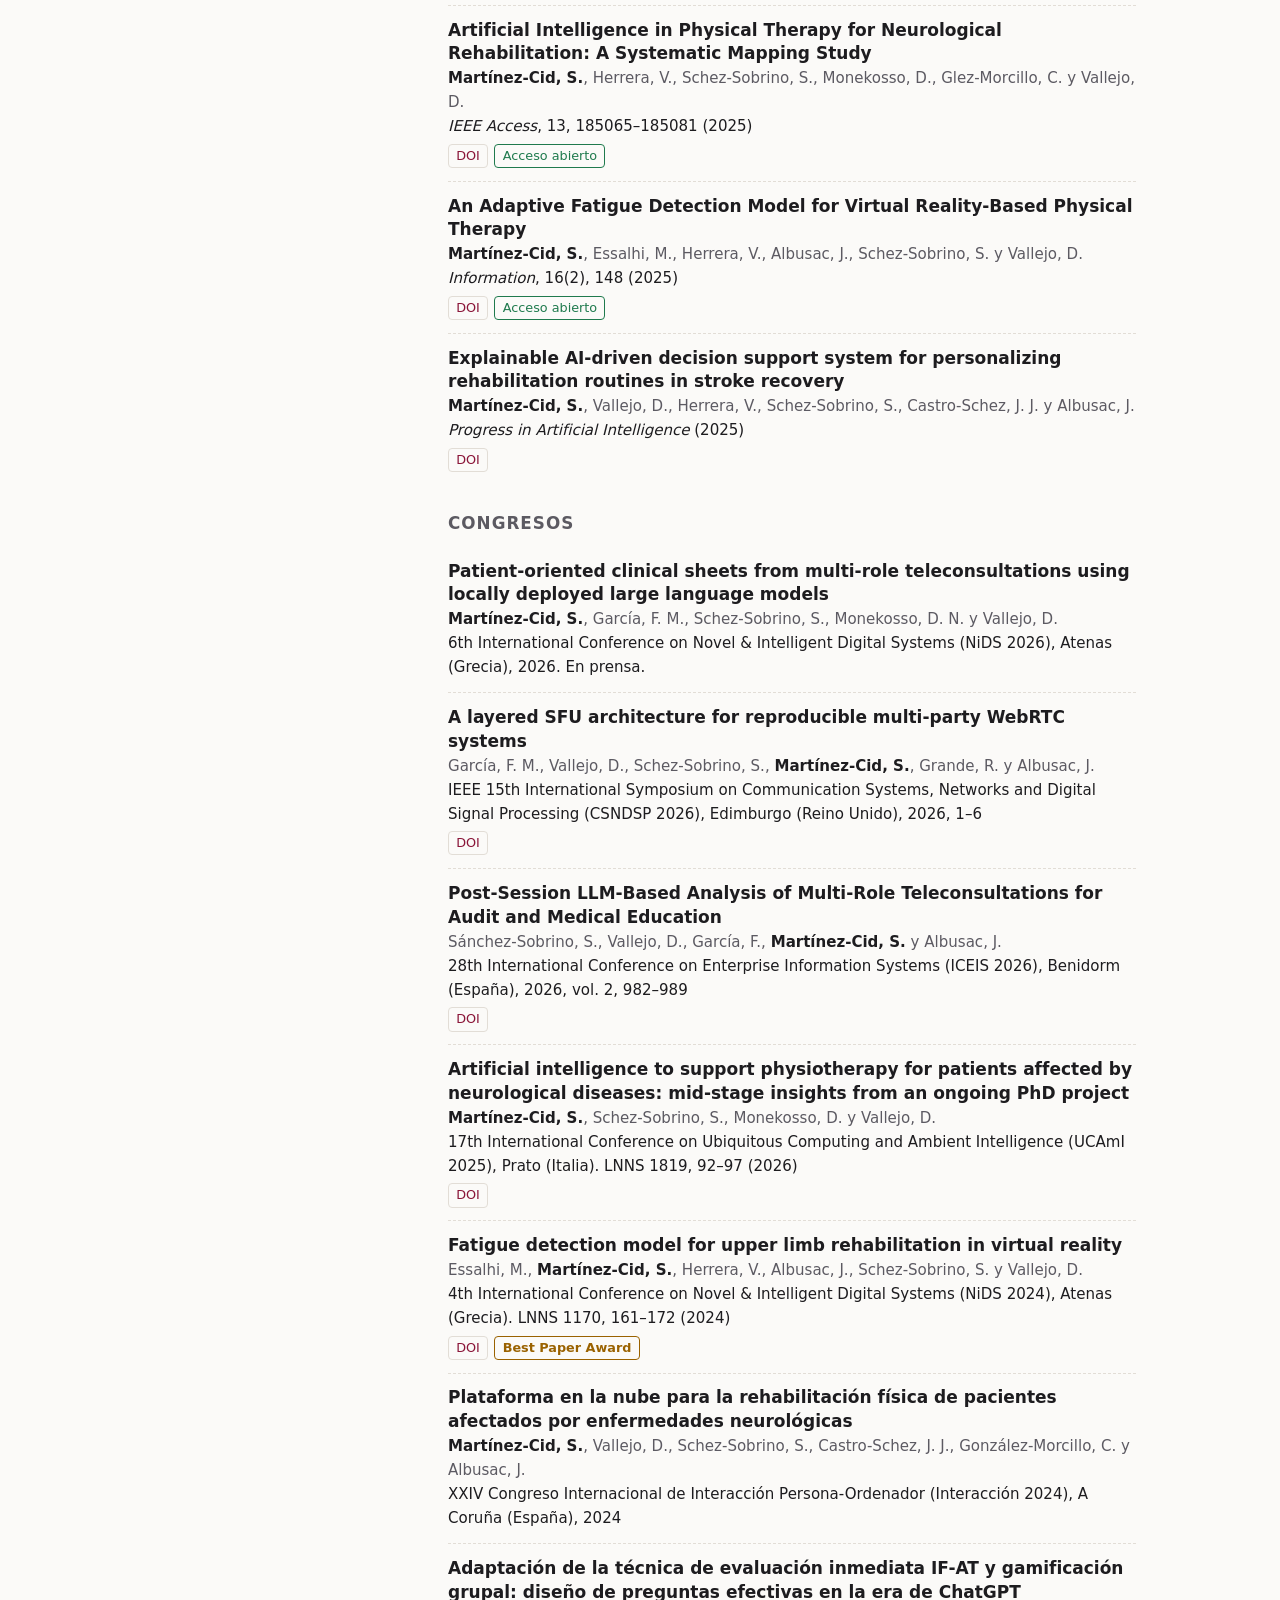
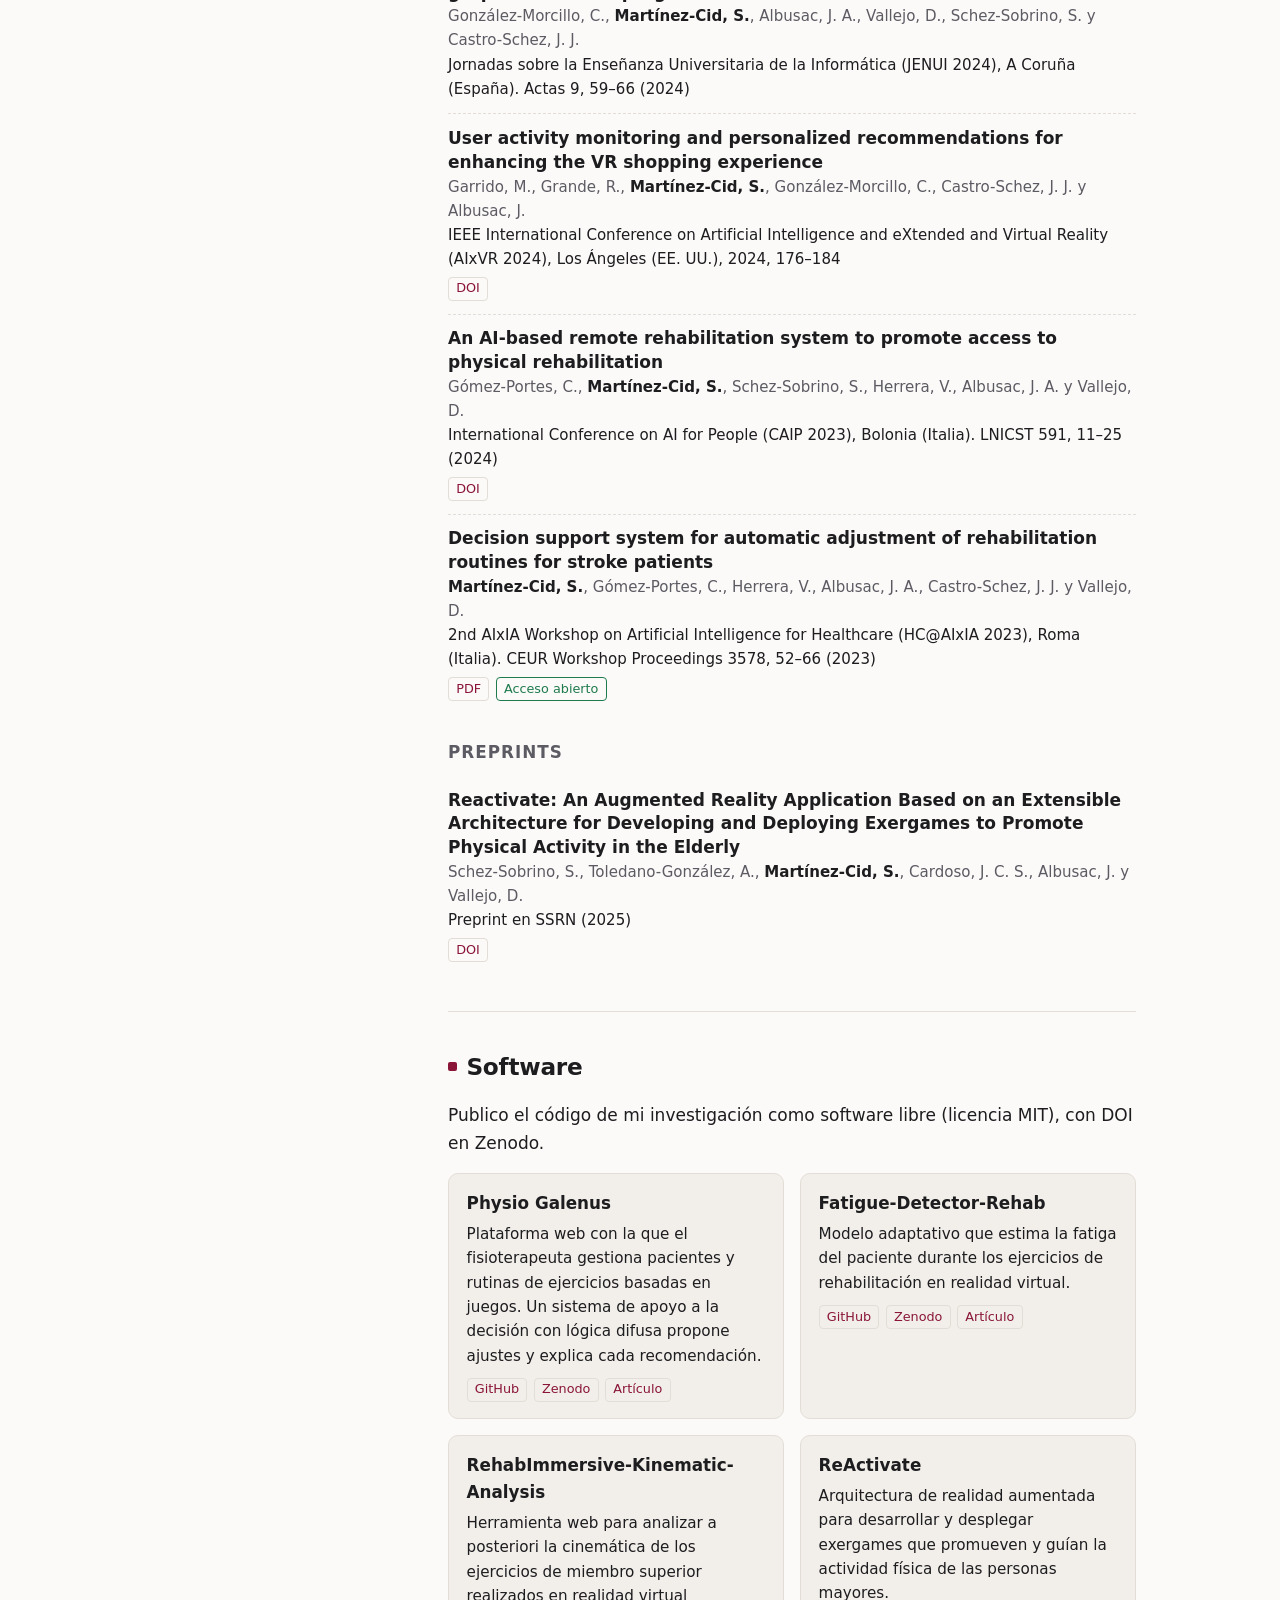
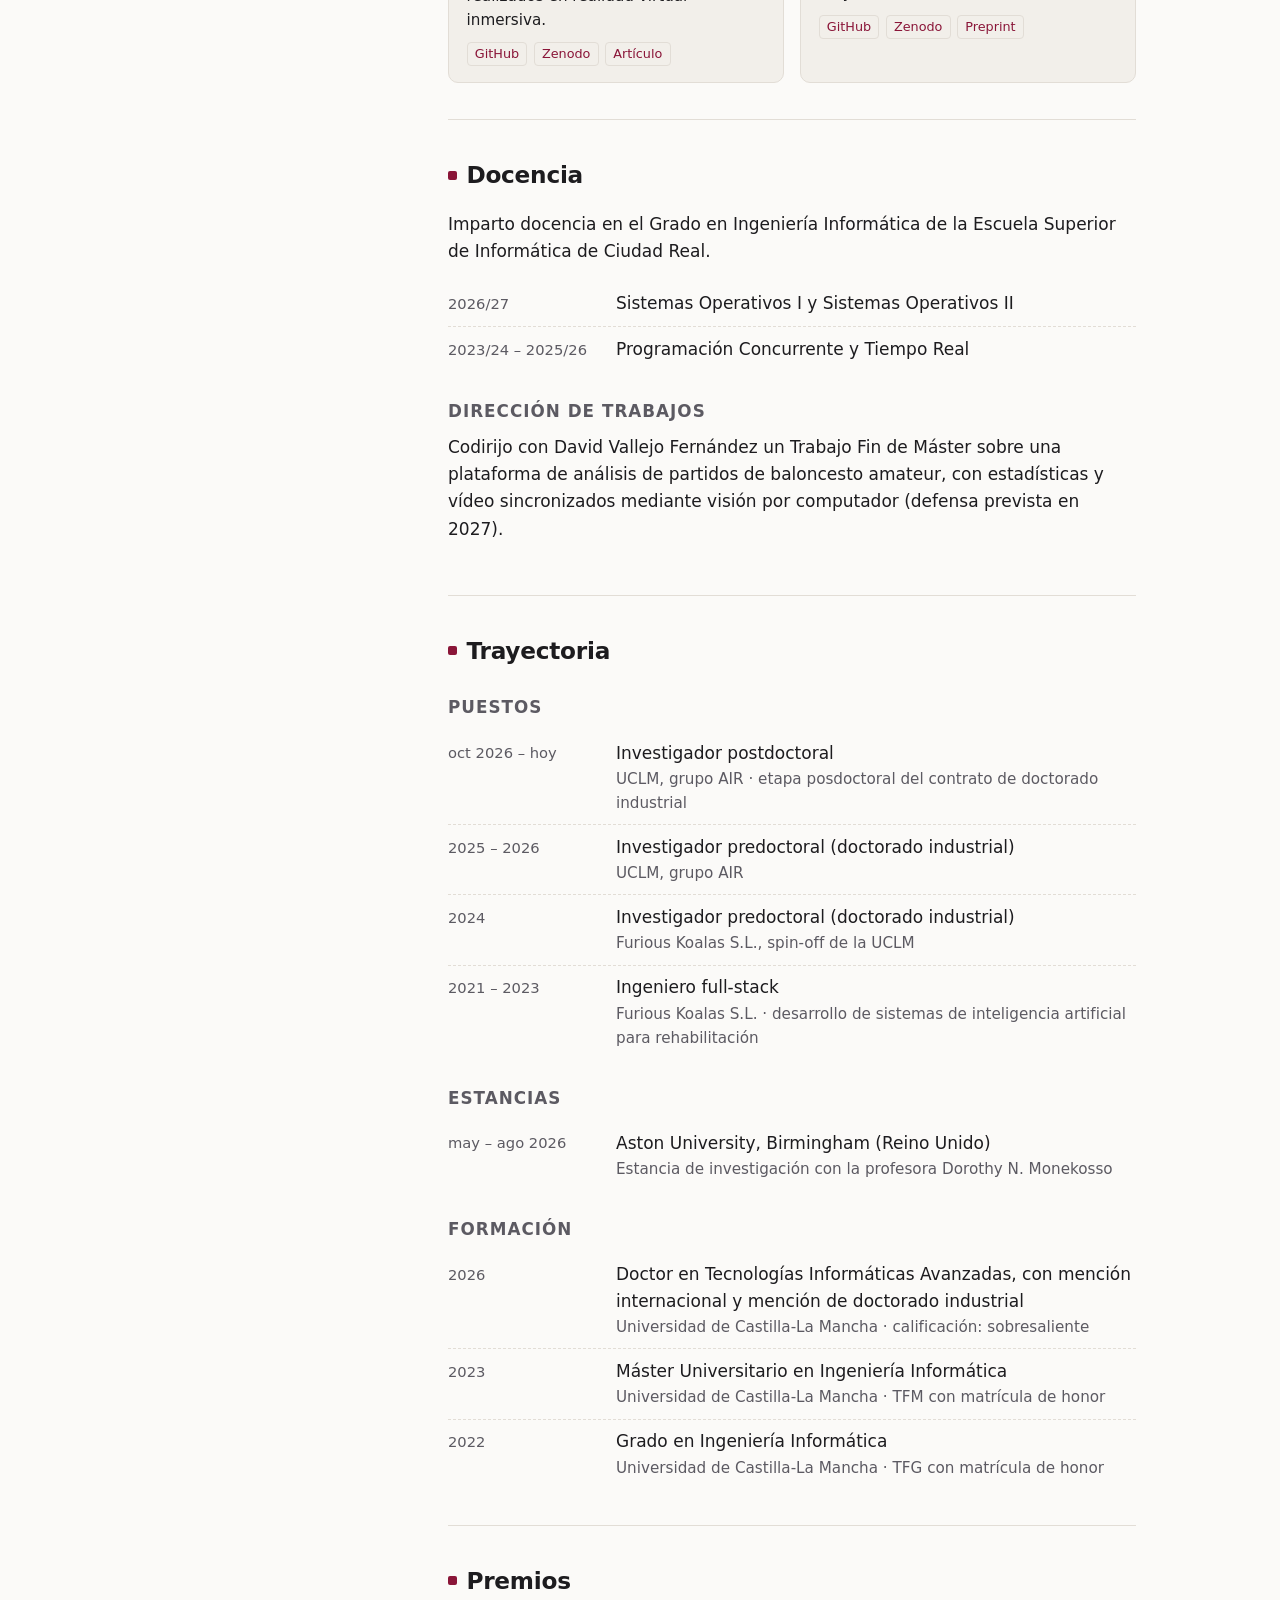
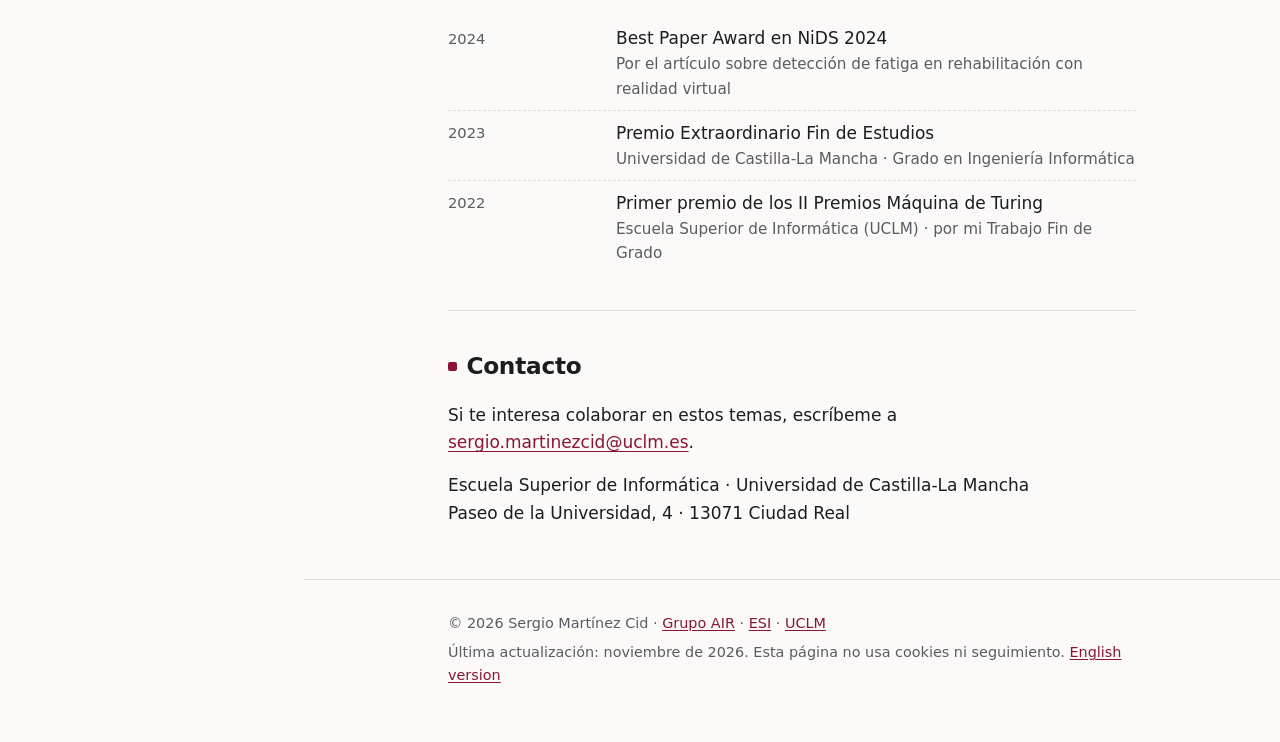
==== commit 7601079e: "Cabecera que se desplaza a la barra lateral al hacer scroll Sustituye el lema por una cabecera grand" ====
--- a/index.html
+++ b/index.html
@@ -80,8 +80,6 @@
 <main id="contenido">
 <div class="contenedor">
 
-<p class="lema">Inteligencia artificial explicable para ayudar a los fisioterapeutas a personalizar la rehabilitación, dejando en sus manos la decisión final.</p>
-
 <section id="sobre-mi">
   <h2>Sobre mí</h2>
   <p>Soy investigador postdoctoral en el grupo de investigación <a href="https://air.esi.uclm.es/">AIR</a> (Artificial Intelligence and Rendering), en el Departamento de Tecnologías y Sistemas de Información de la <a href="https://www.uclm.es">Universidad de Castilla-La Mancha</a> (UCLM), y trabajo en la <a href="https://esi.uclm.es/">Escuela Superior de Informática</a> de Ciudad Real. Estudio cómo la inteligencia artificial puede ayudar a los fisioterapeutas a personalizar la rehabilitación de pacientes con enfermedades neurológicas, dejando siempre la decisión final en sus manos.</p>
@@ -317,25 +315,6 @@
     <p>Última actualización: noviembre de 2026. Esta página no usa cookies ni seguimiento. <a href="en/" hreflang="en" lang="en">English version</a></p>
   </div>
 </footer>
-<script>
-/* Resalta en el menú la sección visible. Sin él, la página funciona igual. */
-(function () {
-  var enlaces = Array.prototype.slice.call(document.querySelectorAll('.menu a[href^="#"]'));
-  if (!('IntersectionObserver' in window) || !enlaces.length) return;
-  var porId = {};
-  enlaces.forEach(function (a) { porId[a.getAttribute('href').slice(1)] = a; });
-  var obs = new IntersectionObserver(function (entradas) {
-    entradas.forEach(function (e) {
-      if (!e.isIntersecting || !porId[e.target.id]) return;
-      enlaces.forEach(function (a) { a.removeAttribute('aria-current'); });
-      var a = porId[e.target.id];
-      a.setAttribute('aria-current', 'location');
-      var ul = a.closest('ul');
-      if (ul.scrollWidth > ul.clientWidth) ul.scrollLeft = a.offsetLeft - ul.clientWidth / 2 + a.offsetWidth / 2;
-    });
-  }, { rootMargin: '-25% 0px -65% 0px' });
-  document.querySelectorAll('main section[id]').forEach(function (s) { obs.observe(s); });
-})();
-</script>
+<script src="js/web.js"></script>
 </body>
 </html>
--- a/css/estilo.css
+++ b/css/estilo.css
@@ -96,10 +96,12 @@
 
 .contenedor { max-width: var(--ancho); margin: 0 auto; padding: 0 1rem; }
 
-.lema {
-  margin: 0; padding: 1.75rem 0 2.25rem; max-width: 40rem;
-  font-size: clamp(1.25rem, 2.6vw, 1.6rem); line-height: 1.4; letter-spacing: -0.01em;
-}
+.contenedor > section:first-child { border-top: 0; }
+
+/* Portada: solo en escritorio y con JavaScript (js/web.js la crea copiando la barra).
+   Es invisible; marca dónde empiezan el nombre, el puesto, los enlaces y el menú,
+   que se desplazan a la barra lateral según se hace scroll. */
+.portada { display: none; }
 
 @media (min-width: 62rem) {
   html { scroll-padding-top: 1.5rem; }
@@ -111,8 +113,8 @@
   }
   .identidad { display: block; max-width: none; margin: 0; padding: 0; }
   .foto { display: block; width: 8.5rem; height: 8.5rem; margin-bottom: 1.25rem; }
-  .identidad h1 { font-size: 1.5rem; }
-  .cargo { font-size: 0.9rem; }
+  .identidad h1 { font-size: 1.5rem; width: fit-content; }
+  .cargo { font-size: 0.9rem; width: fit-content; }
   /* el botón de idioma, arriba a la derecha de la barra */
   .enlaces .idioma { position: absolute; top: 1.1rem; right: 1.1rem; }
   .enlaces a { background: var(--fondo); }
@@ -126,14 +128,22 @@
   .menu a[aria-current] { background: var(--acento-suave); font-weight: 600; }
   main, .pie { margin-left: var(--lateral); }
   main .contenedor, .pie .contenedor { padding: 0 2.5rem; }
-  .lema { padding: 4.5rem 0 3rem; }
+
+  .lateral { z-index: 10; }
+  html.portada-activa .lateral { overflow: visible; }
+  html.portada-activa .portada { display: block; visibility: hidden; padding: 2.75rem 0 2.75rem; }
+  .nombre-portada { margin: 0; width: fit-content; font-size: 3rem; font-weight: 700; line-height: 1.15; letter-spacing: -0.02em; }
+  .portada .cargo { font-size: 1.15rem; margin-top: 0.75rem; }
+  .portada .enlaces { margin-top: 1.5rem; }
+  .menu-portada { display: flex; flex-wrap: wrap; gap: 0.15rem 0.3rem; list-style: none; margin: 1.5rem 0 0; padding: 0; }
+  .menu-portada a { display: block; padding: 0.35rem 0.8rem; border-radius: 6px; font-size: 0.97rem; }
 }
 /* Pantallas anchas pero bajas: barra más compacta para que quepa el menú */
 @media (min-width: 62rem) and (max-height: 50rem) {
   .lateral { padding-top: 1.75rem; }
   .foto { width: 6rem; height: 6rem; margin-bottom: 0.9rem; }
   .menu { margin-top: 1.1rem; }
-  .menu a { padding: 0.25rem 0.8rem; }
+  .menu a, .menu-portada a { padding: 0.25rem 0.8rem; }
 }
 
 /* ---------- Secciones ---------- */
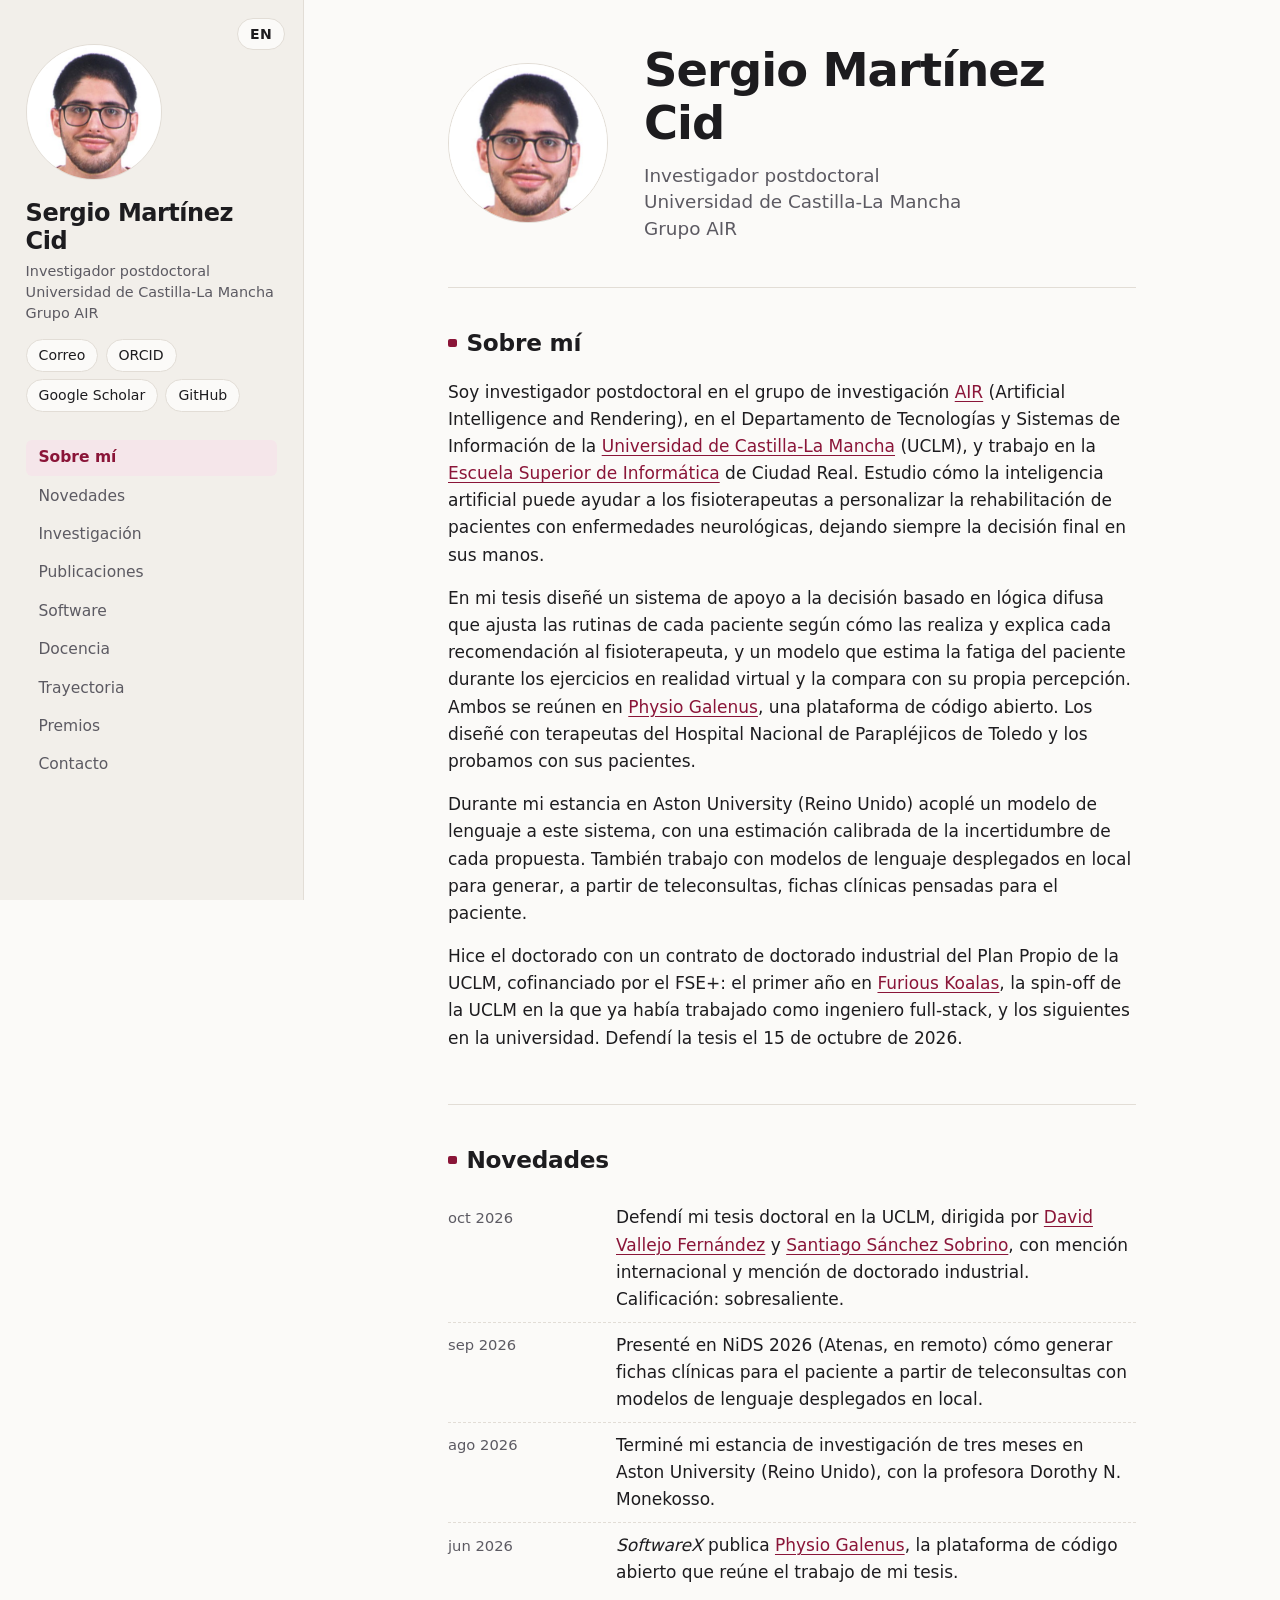
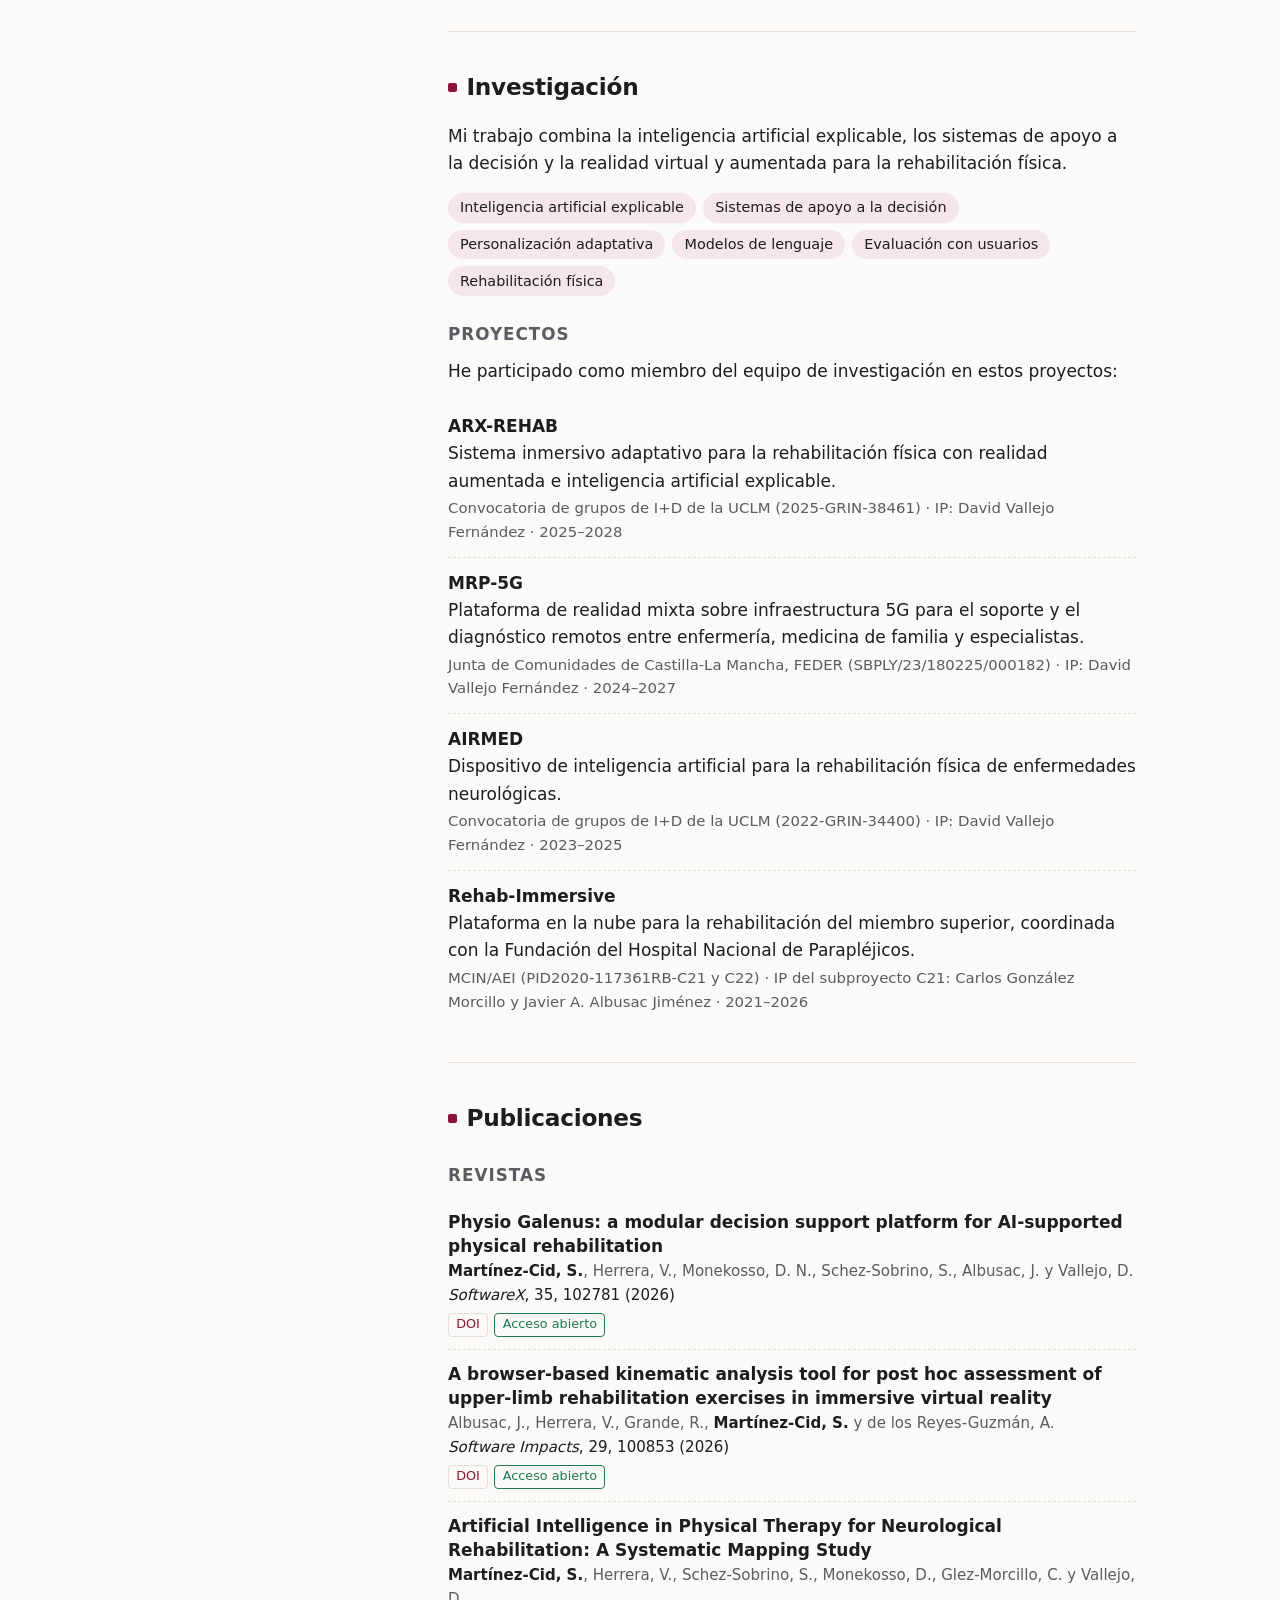
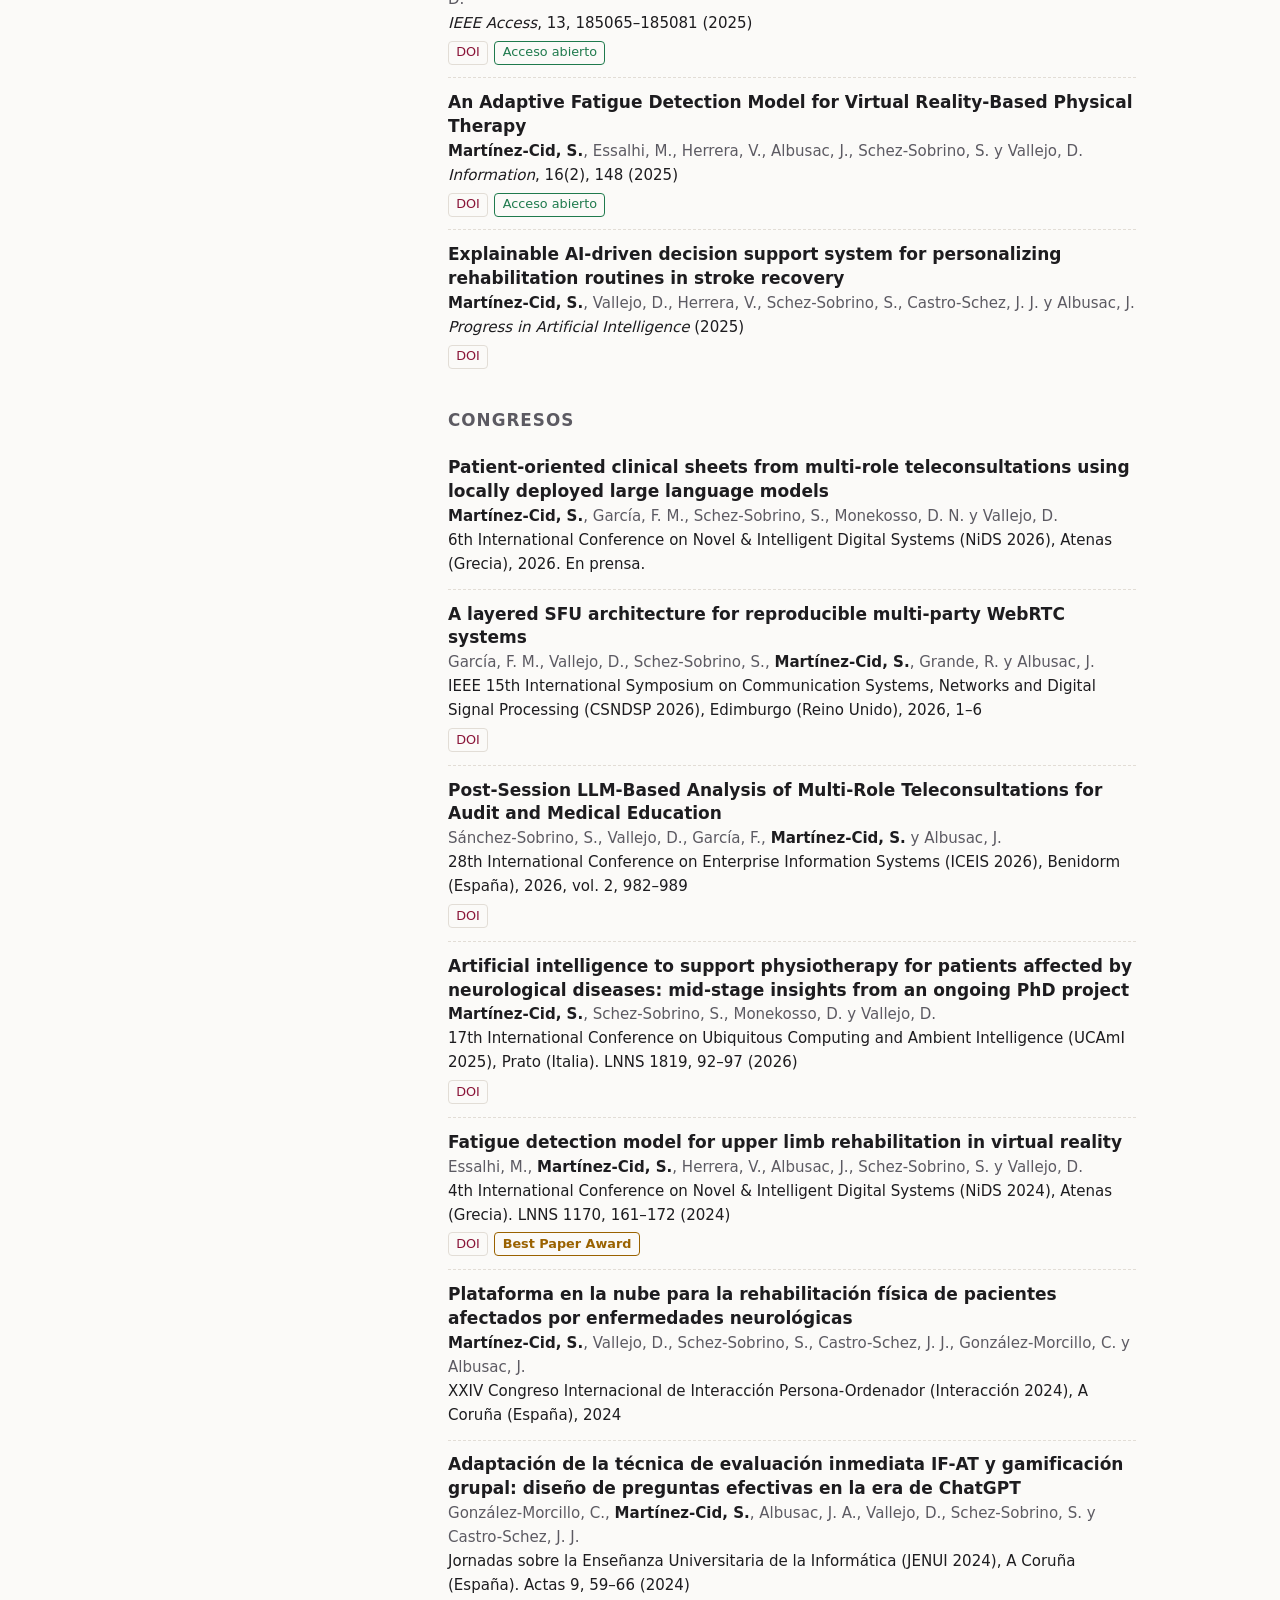
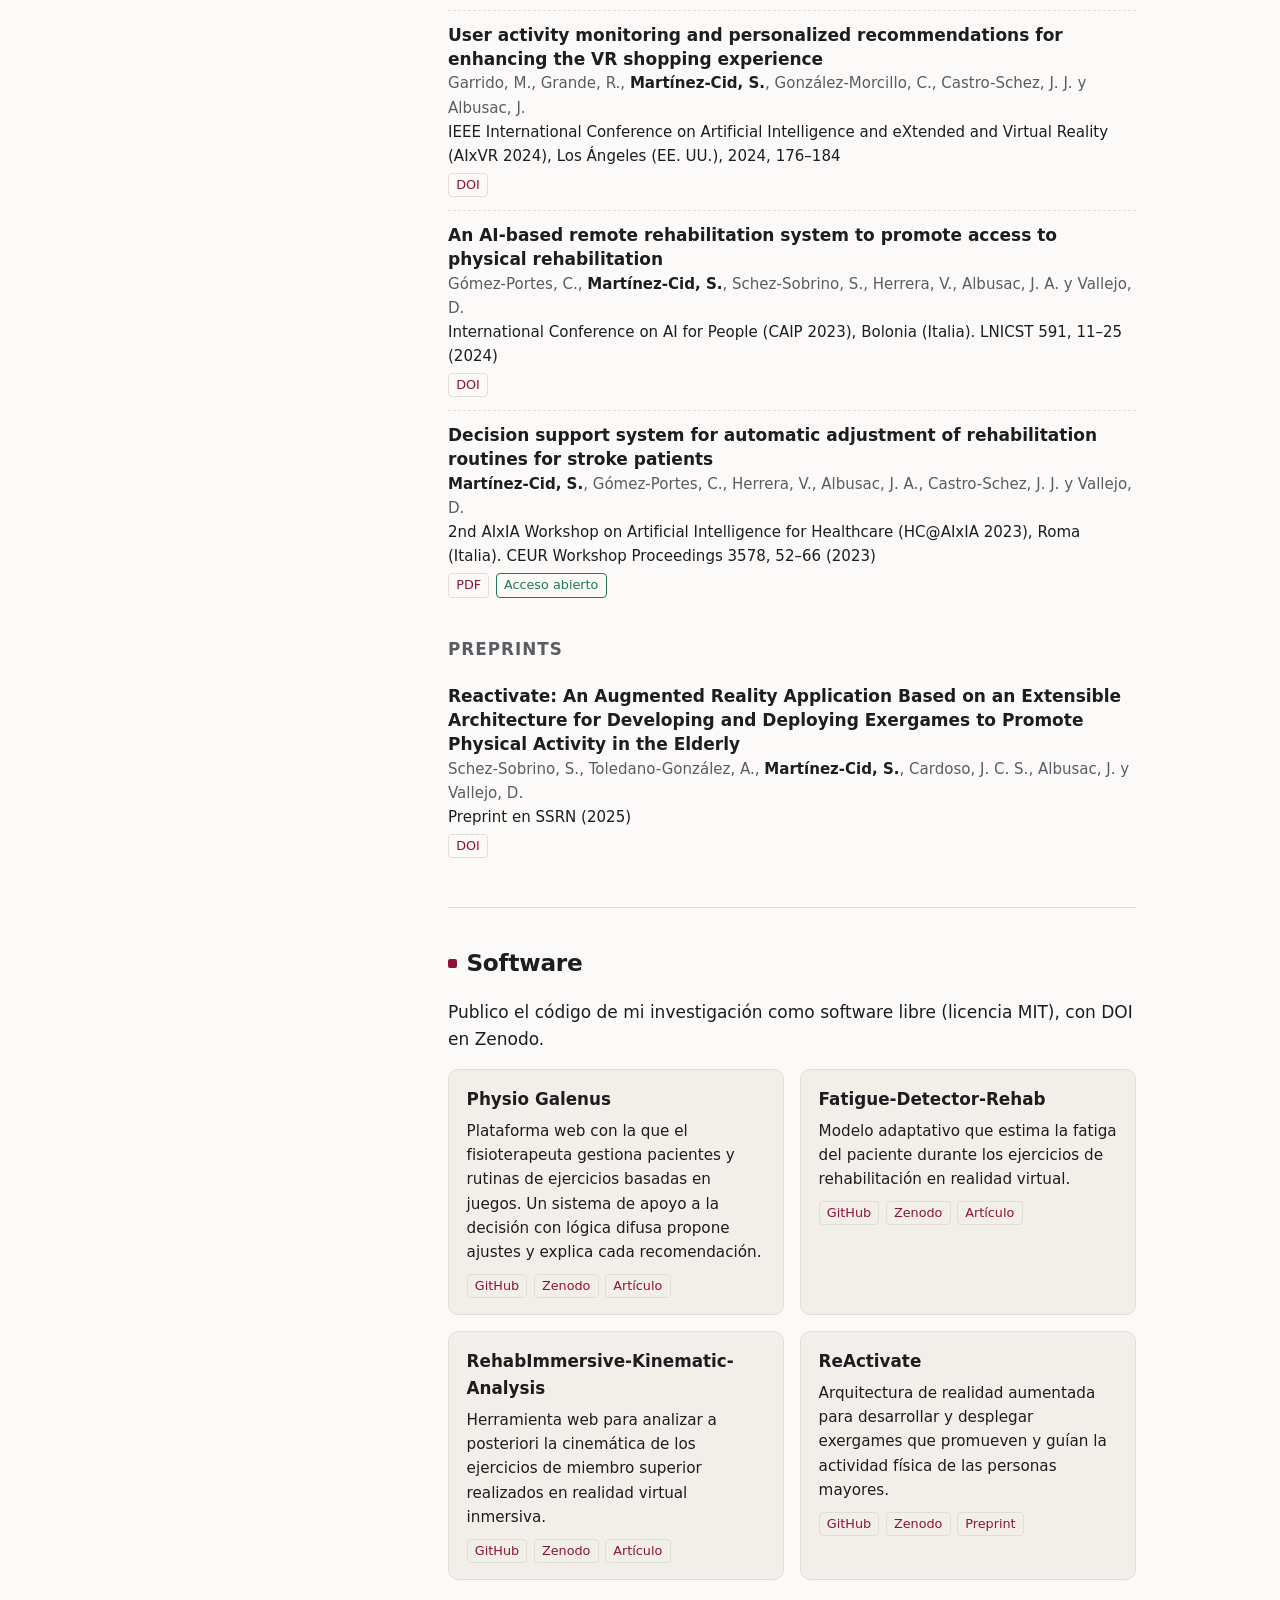
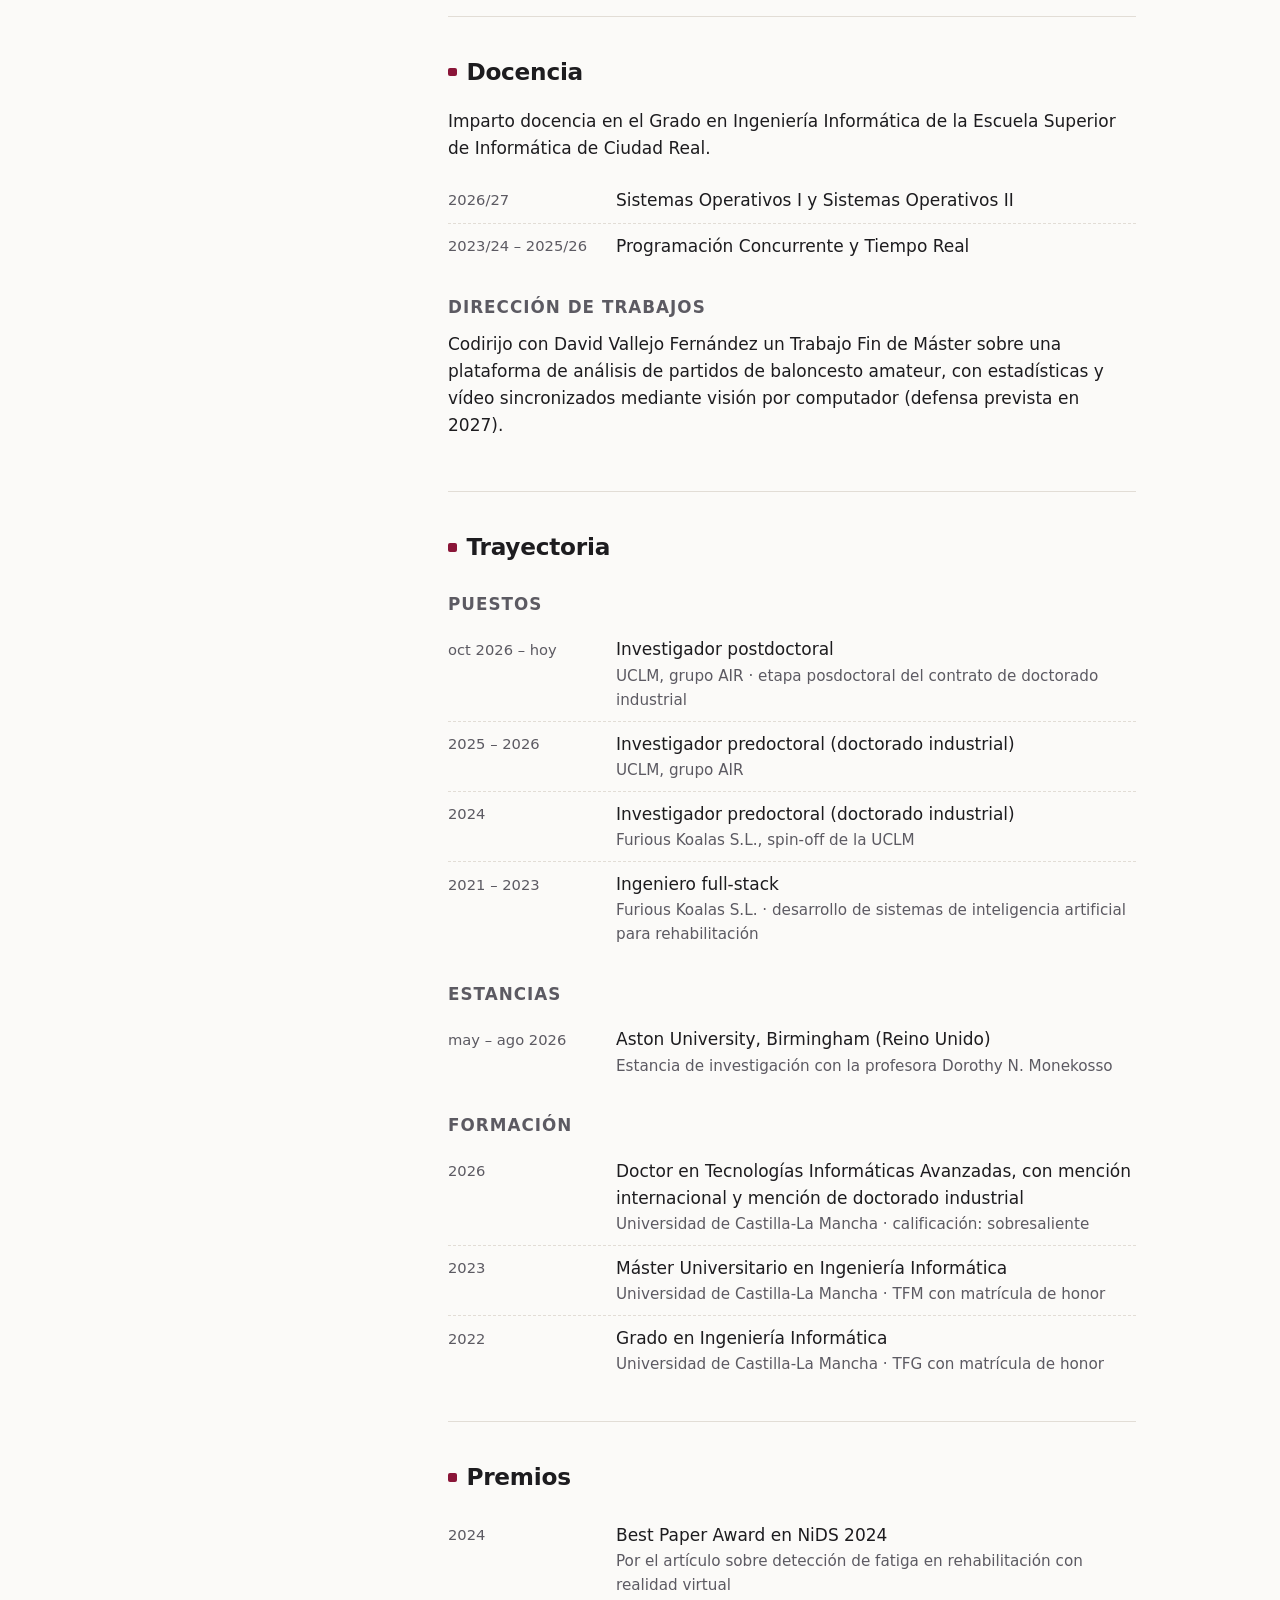
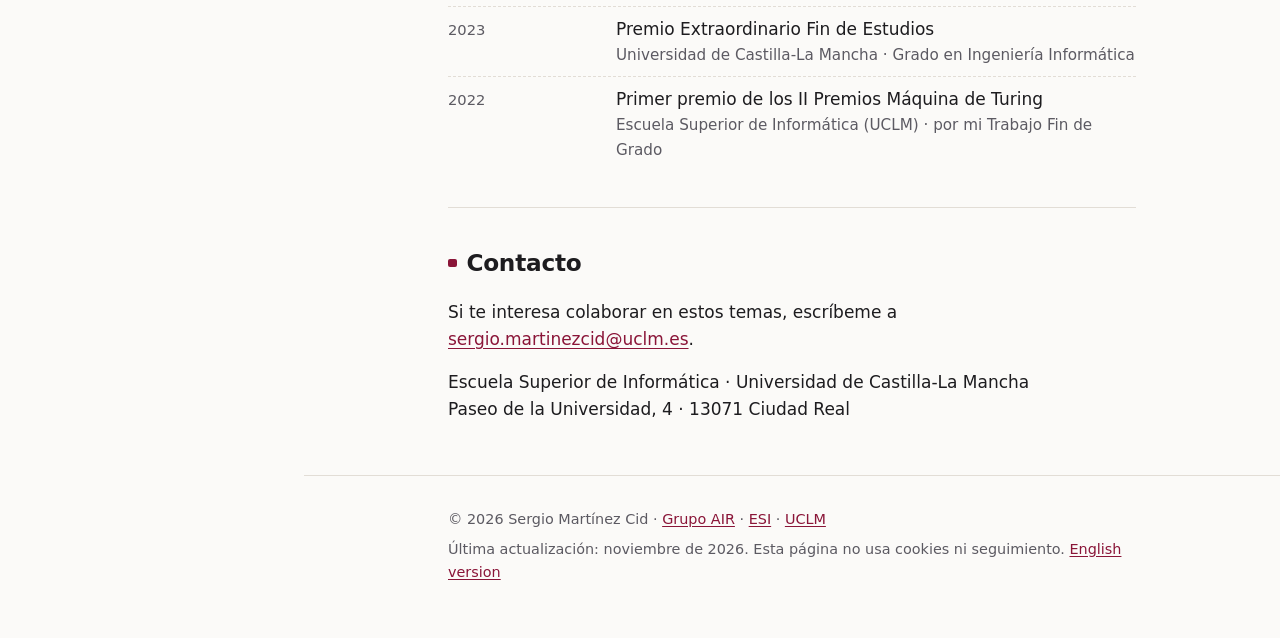
==== commit e171ee0d: "Sustituye la cabecera animada por una fija La animación fallaba al volver a subir. La barra lateral " ====
--- a/index.html
+++ b/index.html
@@ -80,6 +80,14 @@
 <main id="contenido">
 <div class="contenedor">
 
+<div class="portada" aria-hidden="true">
+  <img class="foto" src="img/sergio.jpg" alt="" width="340" height="340">
+  <div>
+    <p class="nombre-portada">Sergio Martínez Cid</p>
+    <p class="cargo">Investigador postdoctoral<br>Universidad de Castilla-La Mancha<br>Grupo AIR</p>
+  </div>
+</div>
+
 <section id="sobre-mi">
   <h2>Sobre mí</h2>
   <p>Soy investigador postdoctoral en el grupo de investigación <a href="https://air.esi.uclm.es/">AIR</a> (Artificial Intelligence and Rendering), en el Departamento de Tecnologías y Sistemas de Información de la <a href="https://www.uclm.es">Universidad de Castilla-La Mancha</a> (UCLM), y trabajo en la <a href="https://esi.uclm.es/">Escuela Superior de Informática</a> de Ciudad Real. Estudio cómo la inteligencia artificial puede ayudar a los fisioterapeutas a personalizar la rehabilitación de pacientes con enfermedades neurológicas, dejando siempre la decisión final en sus manos.</p>
--- a/css/estilo.css
+++ b/css/estilo.css
@@ -96,11 +96,10 @@
 
 .contenedor { max-width: var(--ancho); margin: 0 auto; padding: 0 1rem; }
 
-.contenedor > section:first-child { border-top: 0; }
+.contenedor > section:first-of-type { border-top: 0; }
 
-/* Portada: solo en escritorio y con JavaScript (js/web.js la crea copiando la barra).
-   Es invisible; marca dónde empiezan el nombre, el puesto, los enlaces y el menú,
-   que se desplazan a la barra lateral según se hace scroll. */
+/* Cabecera del contenido (foto, nombre y puesto): solo en escritorio, porque en el móvil
+   la barra ya muestra lo mismo arriba del todo. */
 .portada { display: none; }
 
 @media (min-width: 62rem) {
@@ -113,8 +112,8 @@
   }
   .identidad { display: block; max-width: none; margin: 0; padding: 0; }
   .foto { display: block; width: 8.5rem; height: 8.5rem; margin-bottom: 1.25rem; }
-  .identidad h1 { font-size: 1.5rem; width: fit-content; }
-  .cargo { font-size: 0.9rem; width: fit-content; }
+  .identidad h1 { font-size: 1.5rem; }
+  .cargo { font-size: 0.9rem; }
   /* el botón de idioma, arriba a la derecha de la barra */
   .enlaces .idioma { position: absolute; top: 1.1rem; right: 1.1rem; }
   .enlaces a { background: var(--fondo); }
@@ -129,21 +128,18 @@
   main, .pie { margin-left: var(--lateral); }
   main .contenedor, .pie .contenedor { padding: 0 2.5rem; }
 
-  .lateral { z-index: 10; }
-  html.portada-activa .lateral { overflow: visible; }
-  html.portada-activa .portada { display: block; visibility: hidden; padding: 2.75rem 0 2.75rem; }
-  .nombre-portada { margin: 0; width: fit-content; font-size: 3rem; font-weight: 700; line-height: 1.15; letter-spacing: -0.02em; }
+  .portada { display: flex; align-items: center; gap: 2.25rem; padding: 2.75rem 0 2.75rem; }
+  .portada .foto { width: 10rem; height: 10rem; margin: 0; flex: none; }
+  .nombre-portada { margin: 0; font-size: 2.9rem; font-weight: 700; line-height: 1.15; letter-spacing: -0.02em; }
   .portada .cargo { font-size: 1.15rem; margin-top: 0.75rem; }
-  .portada .enlaces { margin-top: 1.5rem; }
-  .menu-portada { display: flex; flex-wrap: wrap; gap: 0.15rem 0.3rem; list-style: none; margin: 1.5rem 0 0; padding: 0; }
-  .menu-portada a { display: block; padding: 0.35rem 0.8rem; border-radius: 6px; font-size: 0.97rem; }
+  .contenedor > .portada + section { border-top: 1px solid var(--linea); }
 }
 /* Pantallas anchas pero bajas: barra más compacta para que quepa el menú */
 @media (min-width: 62rem) and (max-height: 50rem) {
   .lateral { padding-top: 1.75rem; }
   .foto { width: 6rem; height: 6rem; margin-bottom: 0.9rem; }
   .menu { margin-top: 1.1rem; }
-  .menu a, .menu-portada a { padding: 0.25rem 0.8rem; }
+  .menu a { padding: 0.25rem 0.8rem; }
 }
 
 /* ---------- Secciones ---------- */
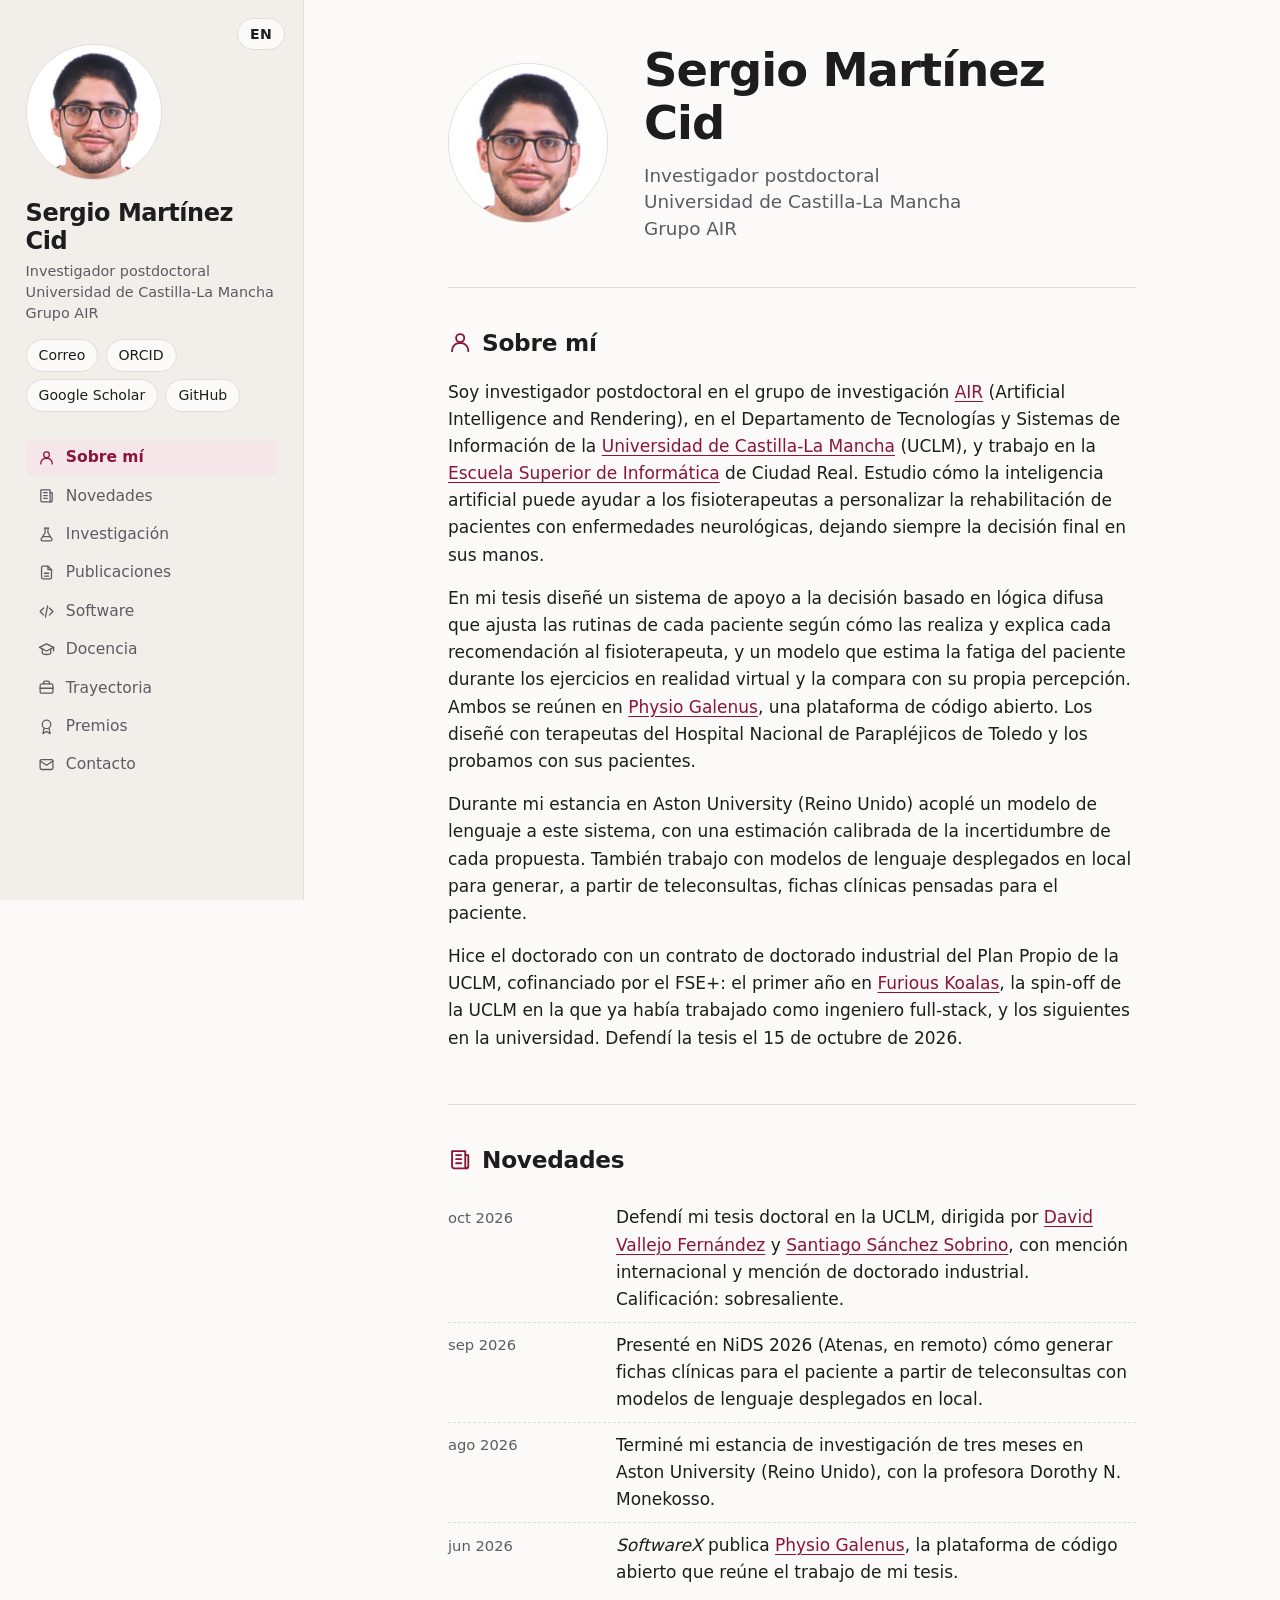
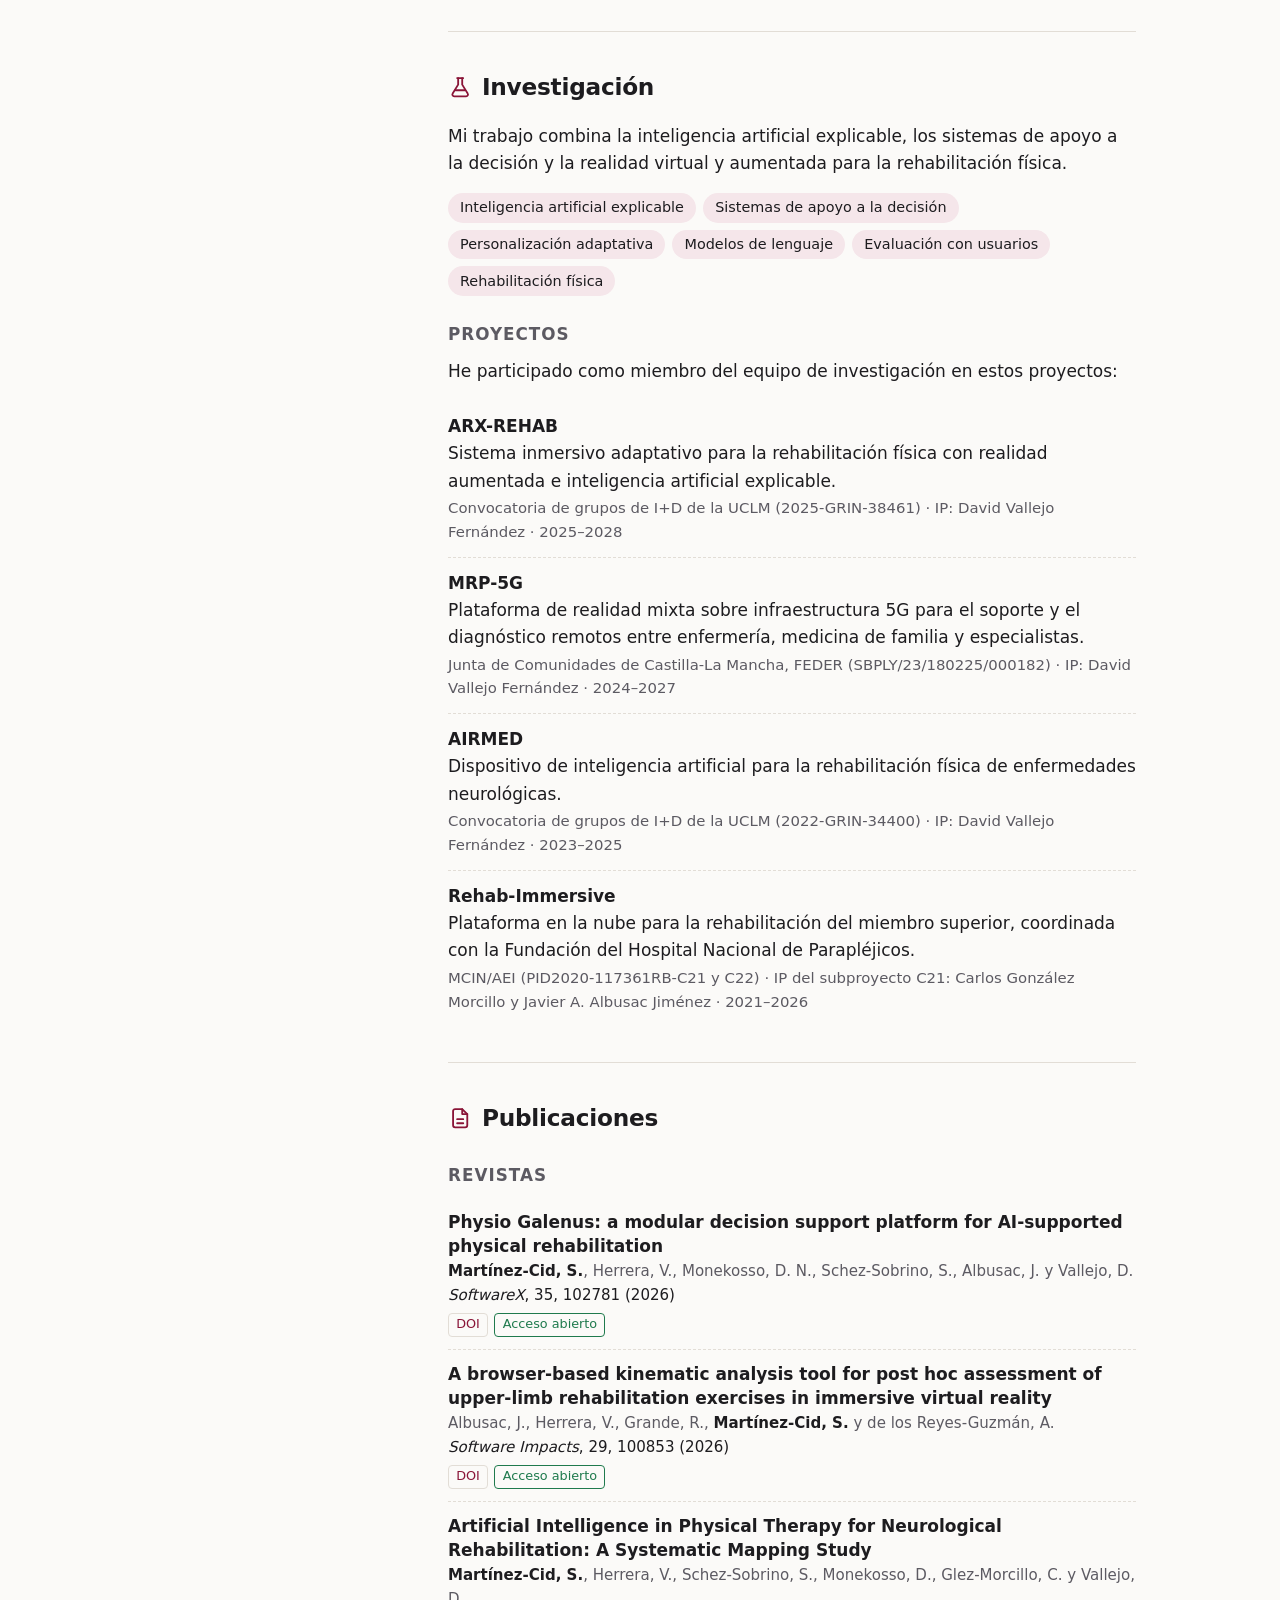
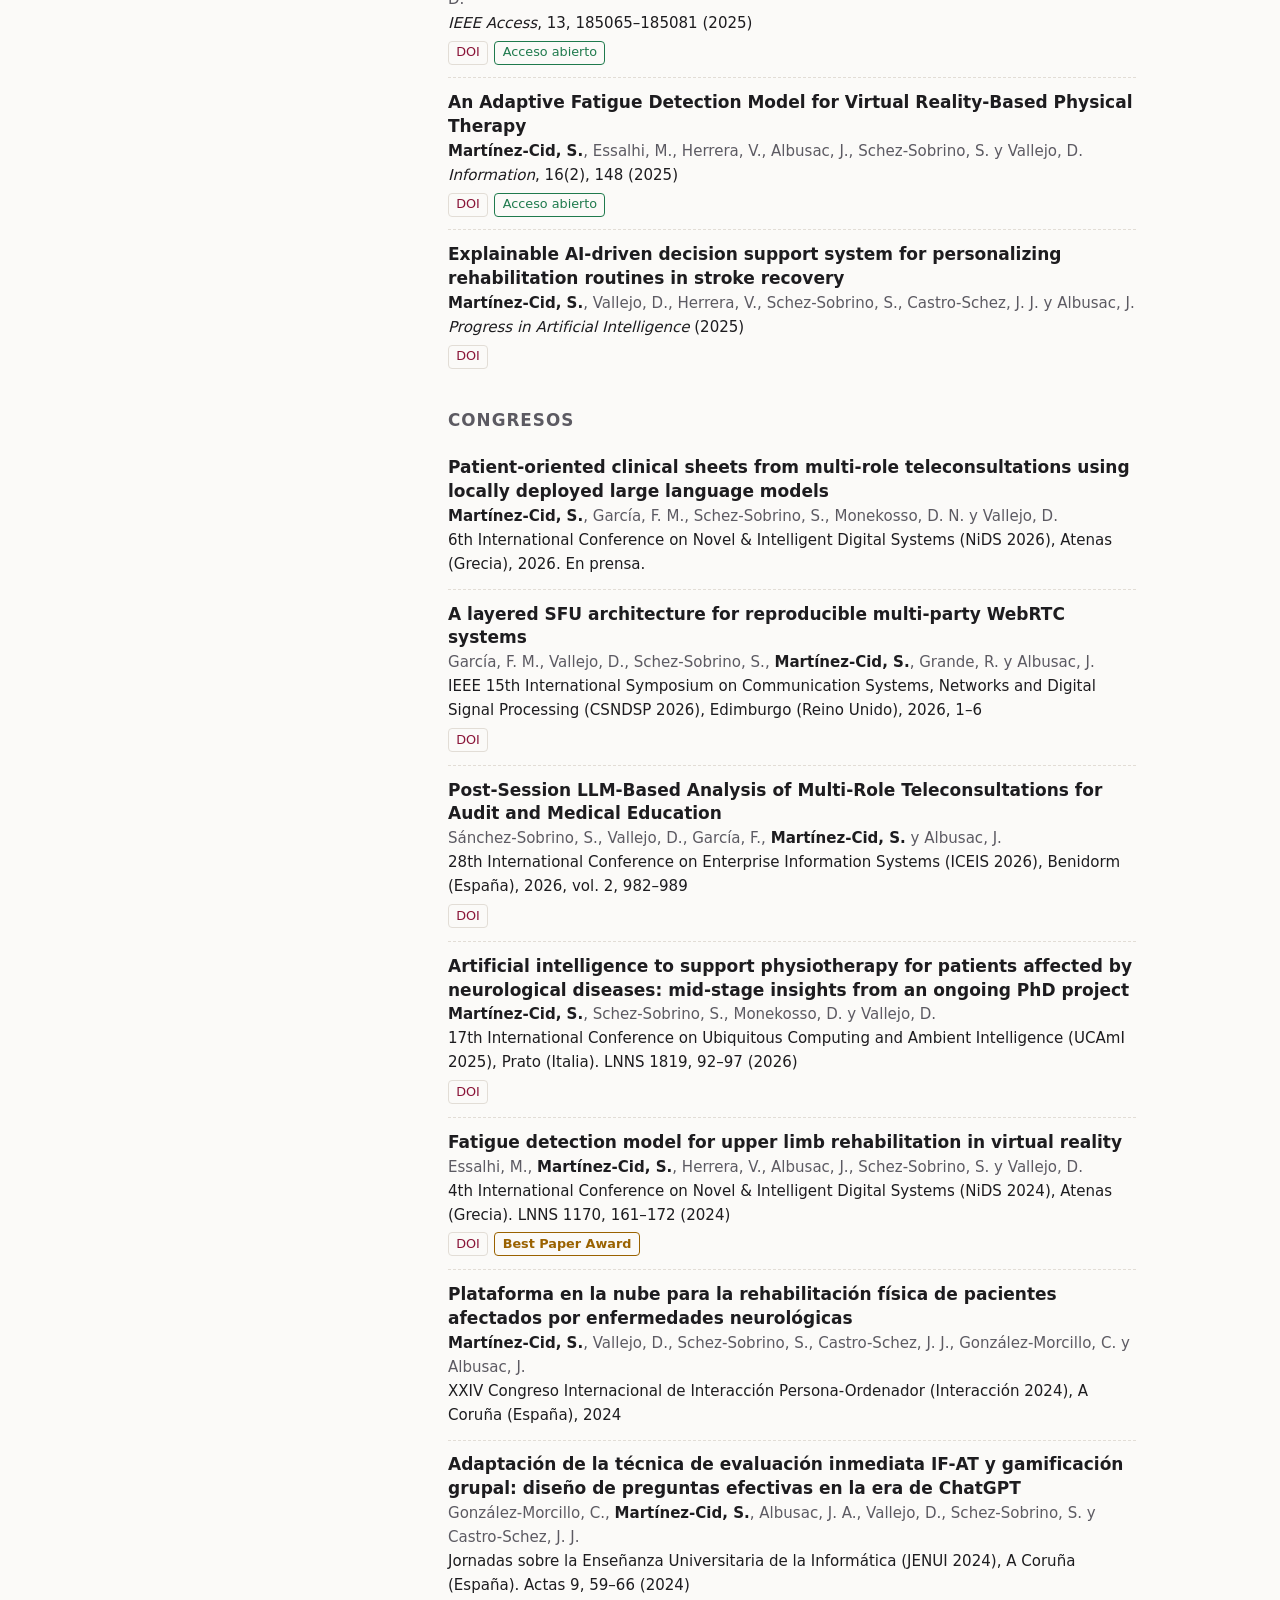
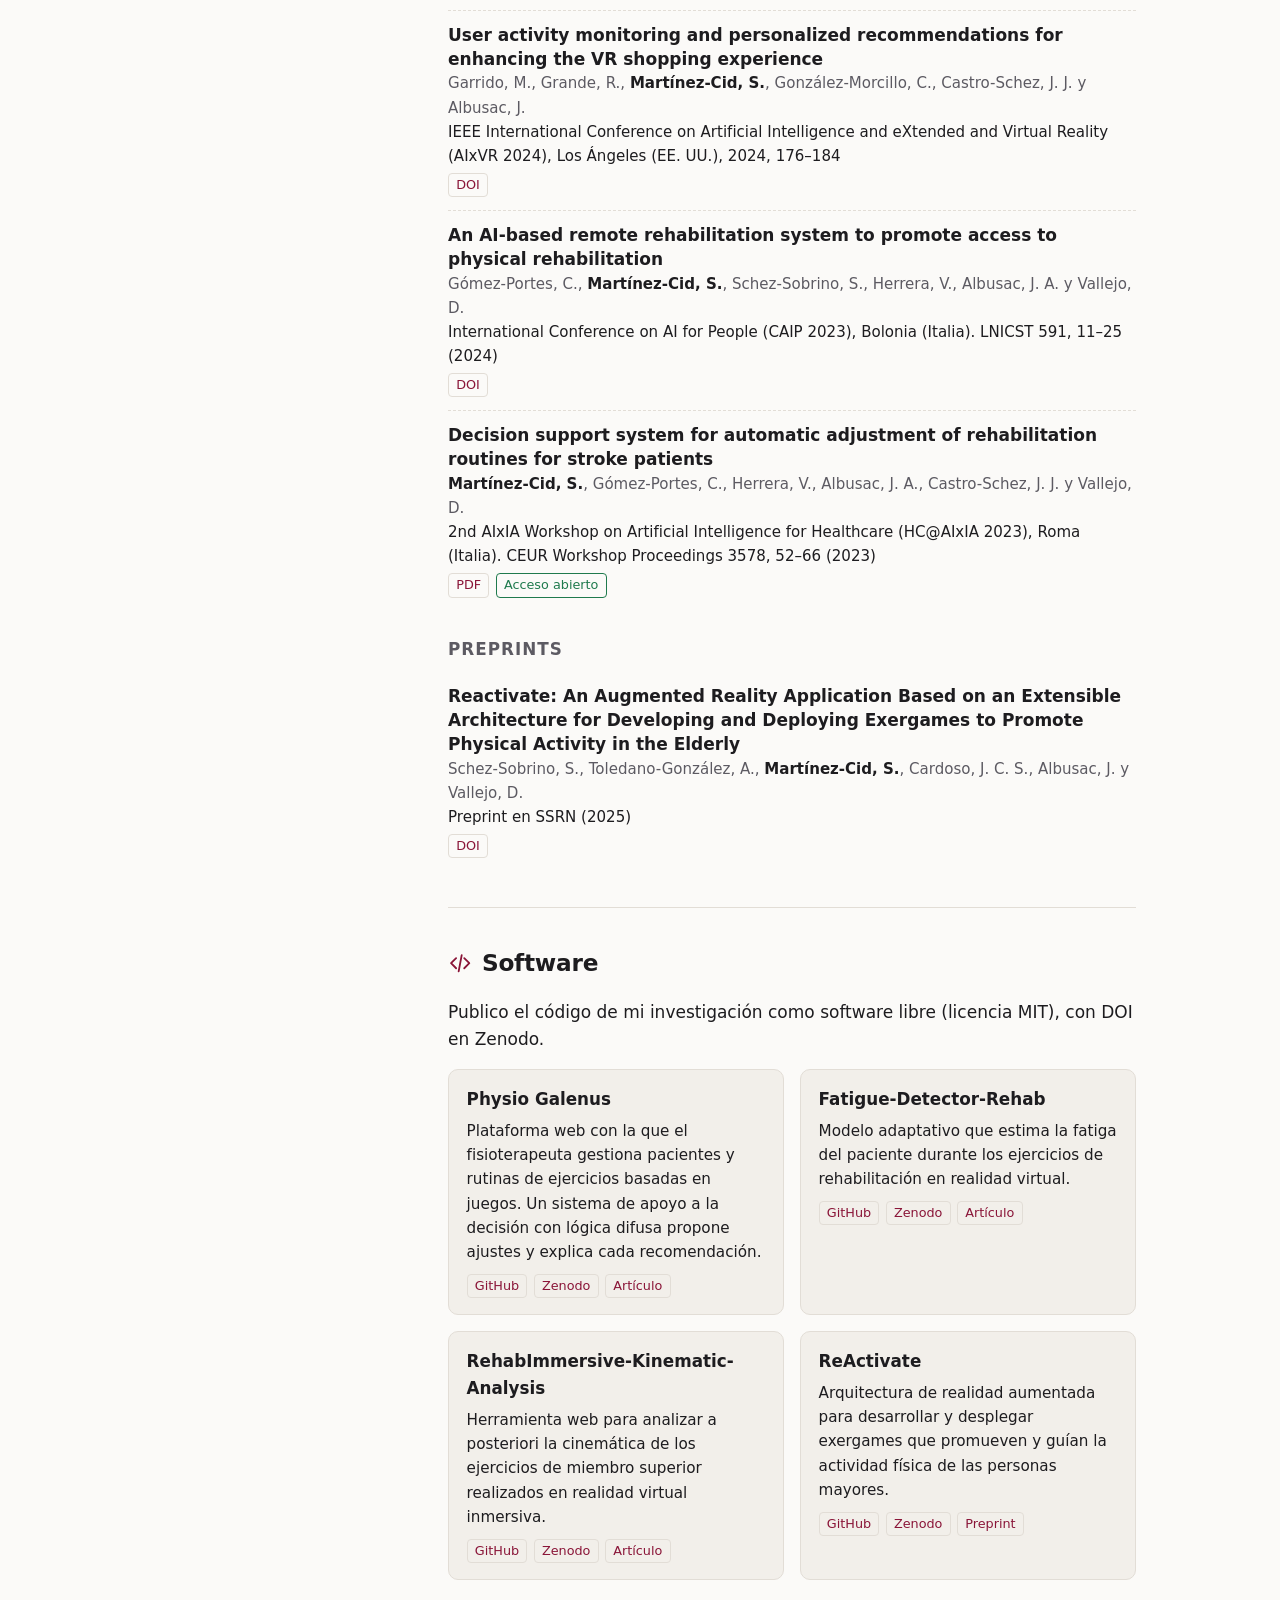
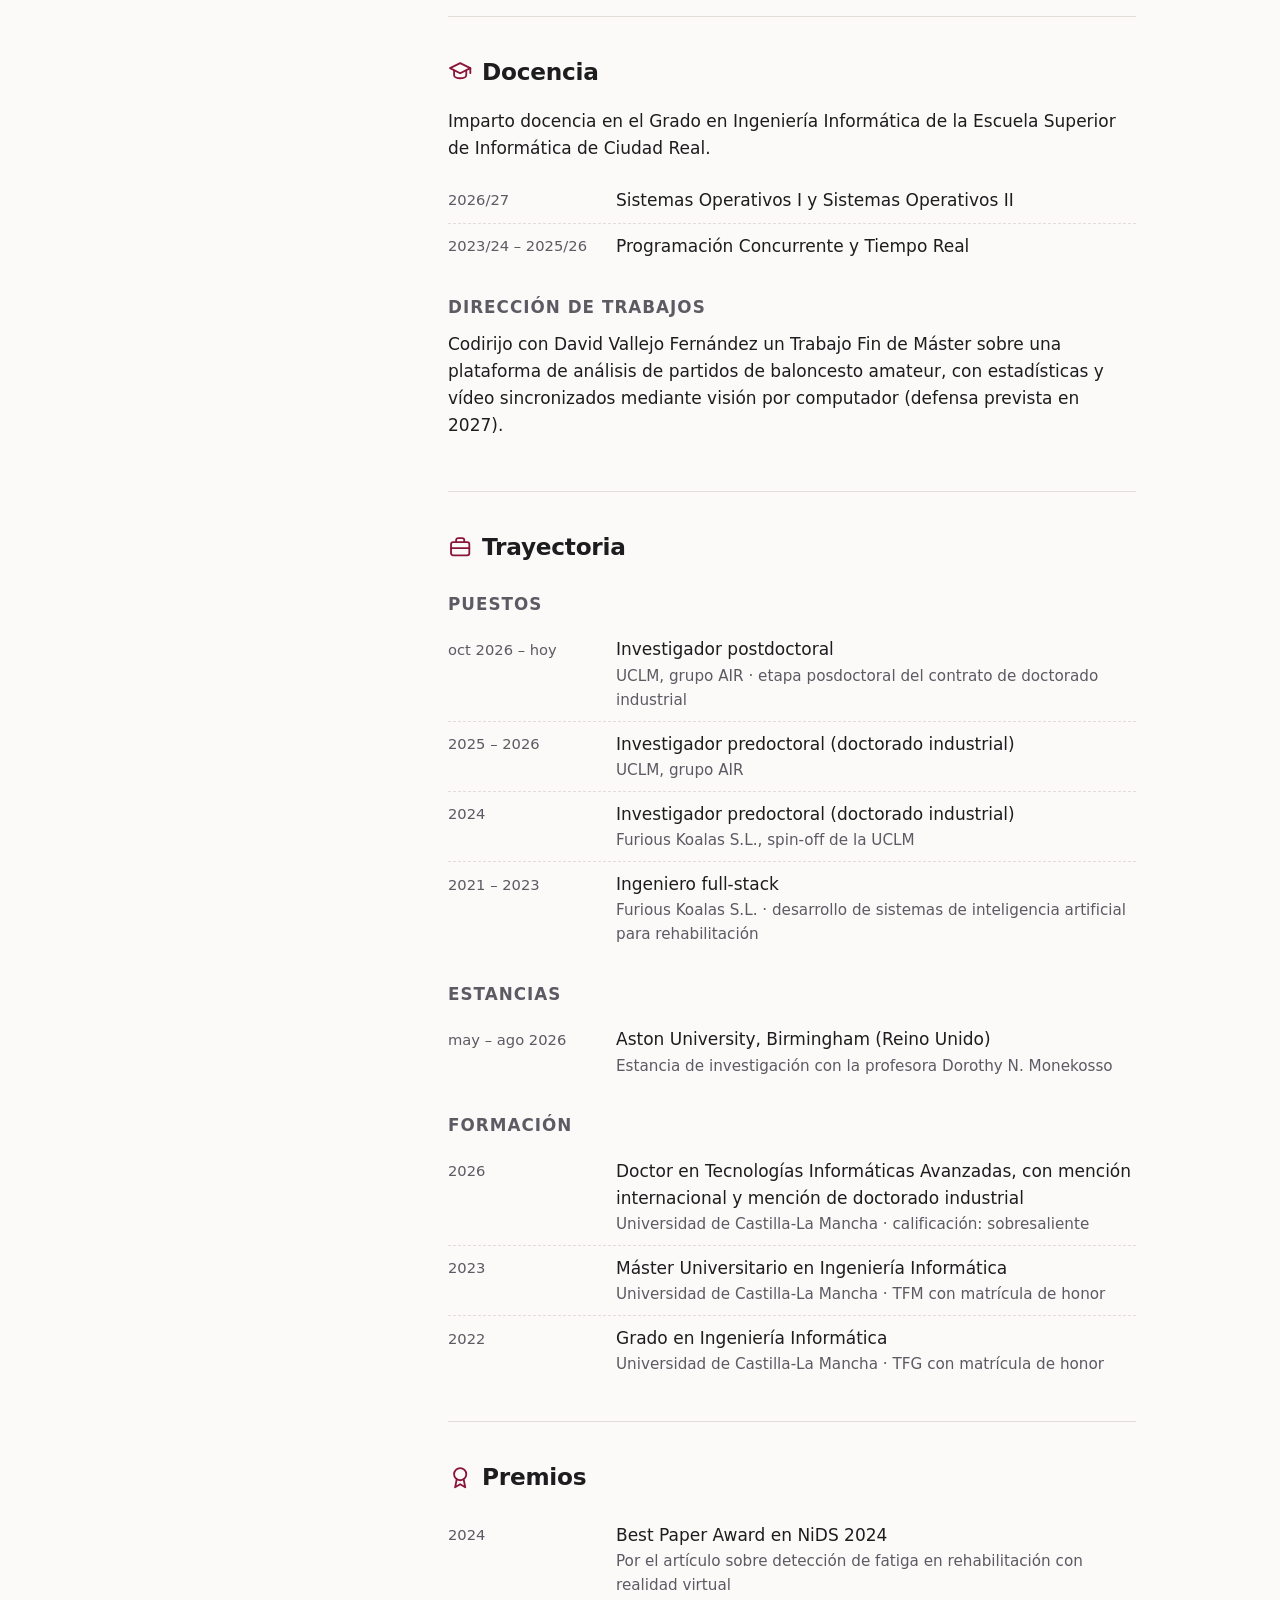
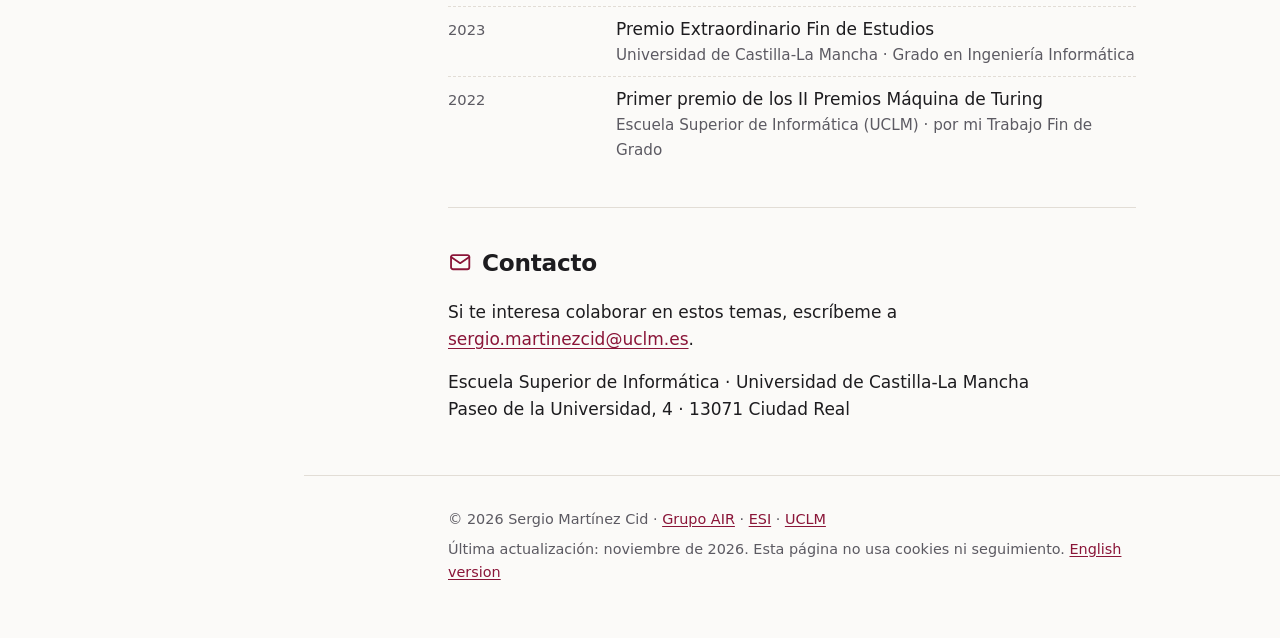
==== commit 48ce8677: "Añade iconos a las secciones Iconos SVG (símbolos definidos una vez por página) en el menú y en los " ====
--- a/index.html
+++ b/index.html
@@ -45,6 +45,17 @@
 </script>
 </head>
 <body>
+<svg class="sprite" aria-hidden="true" focusable="false">
+  <symbol id="i-persona" viewBox="0 0 24 24"><circle cx="12" cy="8" r="4"/><path d="M4 21v-1a7 7 0 0 1 7-7h2a7 7 0 0 1 7 7v1"/></symbol>
+  <symbol id="i-novedades" viewBox="0 0 24 24"><path d="M4 4h13v15a2 2 0 0 0 2 2H6a2 2 0 0 1-2-2z"/><path d="M17 8h3v11a2 2 0 0 1-2 2"/><path d="M8 8h5M8 12h5M8 16h5"/></symbol>
+  <symbol id="i-investigacion" viewBox="0 0 24 24"><path d="M9 3h6"/><path d="M10 3v6.5L4.6 18.2A1.8 1.8 0 0 0 6.1 21h11.8a1.8 1.8 0 0 0 1.5-2.8L14 9.5V3"/><path d="M7.5 15h9"/></symbol>
+  <symbol id="i-publicaciones" viewBox="0 0 24 24"><path d="M14 3H7a2 2 0 0 0-2 2v14a2 2 0 0 0 2 2h10a2 2 0 0 0 2-2V8z"/><path d="M14 3v5h5"/><path d="M9 13h6M9 17h6"/></symbol>
+  <symbol id="i-software" viewBox="0 0 24 24"><path d="m8 7-5 5 5 5"/><path d="m16 7 5 5-5 5"/><path d="m13.5 4-3 16"/></symbol>
+  <symbol id="i-docencia" viewBox="0 0 24 24"><path d="M22 9 12 4 2 9l10 5z"/><path d="M6 11.5V16c0 1.7 2.7 3 6 3s6-1.3 6-3v-4.5"/><path d="M22 9v5"/></symbol>
+  <symbol id="i-trayectoria" viewBox="0 0 24 24"><rect x="3" y="7" width="18" height="13" rx="2"/><path d="M8 7V5a2 2 0 0 1 2-2h4a2 2 0 0 1 2 2v2"/><path d="M3 13h18"/></symbol>
+  <symbol id="i-premios" viewBox="0 0 24 24"><circle cx="12" cy="9" r="6"/><path d="M8.6 14 7 22l5-3 5 3-1.6-8"/></symbol>
+  <symbol id="i-contacto" viewBox="0 0 24 24"><rect x="3" y="5" width="18" height="14" rx="2"/><path d="m3 7 9 6 9-6"/></symbol>
+</svg>
 <a class="saltar" href="#contenido">Saltar al contenido</a>
 
 <header class="lateral">
@@ -64,15 +75,15 @@
   </div>
   <nav class="menu" aria-label="Secciones">
     <ul>
-      <li><a href="#sobre-mi">Sobre mí</a></li>
-      <li><a href="#novedades">Novedades</a></li>
-      <li><a href="#investigacion">Investigación</a></li>
-      <li><a href="#publicaciones">Publicaciones</a></li>
-      <li><a href="#software">Software</a></li>
-      <li><a href="#docencia">Docencia</a></li>
-      <li><a href="#trayectoria">Trayectoria</a></li>
-      <li><a href="#premios">Premios</a></li>
-      <li><a href="#contacto">Contacto</a></li>
+      <li><a href="#sobre-mi"><svg class="icono" aria-hidden="true"><use href="#i-persona"/></svg>Sobre mí</a></li>
+      <li><a href="#novedades"><svg class="icono" aria-hidden="true"><use href="#i-novedades"/></svg>Novedades</a></li>
+      <li><a href="#investigacion"><svg class="icono" aria-hidden="true"><use href="#i-investigacion"/></svg>Investigación</a></li>
+      <li><a href="#publicaciones"><svg class="icono" aria-hidden="true"><use href="#i-publicaciones"/></svg>Publicaciones</a></li>
+      <li><a href="#software"><svg class="icono" aria-hidden="true"><use href="#i-software"/></svg>Software</a></li>
+      <li><a href="#docencia"><svg class="icono" aria-hidden="true"><use href="#i-docencia"/></svg>Docencia</a></li>
+      <li><a href="#trayectoria"><svg class="icono" aria-hidden="true"><use href="#i-trayectoria"/></svg>Trayectoria</a></li>
+      <li><a href="#premios"><svg class="icono" aria-hidden="true"><use href="#i-premios"/></svg>Premios</a></li>
+      <li><a href="#contacto"><svg class="icono" aria-hidden="true"><use href="#i-contacto"/></svg>Contacto</a></li>
     </ul>
   </nav>
 </header>
@@ -89,7 +100,7 @@
 </div>
 
 <section id="sobre-mi">
-  <h2>Sobre mí</h2>
+  <h2><svg class="icono" aria-hidden="true"><use href="#i-persona"/></svg>Sobre mí</h2>
   <p>Soy investigador postdoctoral en el grupo de investigación <a href="https://air.esi.uclm.es/">AIR</a> (Artificial Intelligence and Rendering), en el Departamento de Tecnologías y Sistemas de Información de la <a href="https://www.uclm.es">Universidad de Castilla-La Mancha</a> (UCLM), y trabajo en la <a href="https://esi.uclm.es/">Escuela Superior de Informática</a> de Ciudad Real. Estudio cómo la inteligencia artificial puede ayudar a los fisioterapeutas a personalizar la rehabilitación de pacientes con enfermedades neurológicas, dejando siempre la decisión final en sus manos.</p>
   <p>En mi tesis diseñé un sistema de apoyo a la decisión basado en lógica difusa que ajusta las rutinas de cada paciente según cómo las realiza y explica cada recomendación al fisioterapeuta, y un modelo que estima la fatiga del paciente durante los ejercicios en realidad virtual y la compara con su propia percepción. Ambos se reúnen en <a href="#software">Physio Galenus</a>, una plataforma de código abierto. Los diseñé con terapeutas del Hospital Nacional de Parapléjicos de Toledo y los probamos con sus pacientes.</p>
   <p>Durante mi estancia en Aston University (Reino Unido) acoplé un modelo de lenguaje a este sistema, con una estimación calibrada de la incertidumbre de cada propuesta. También trabajo con modelos de lenguaje desplegados en local para generar, a partir de teleconsultas, fichas clínicas pensadas para el paciente.</p>
@@ -97,7 +108,7 @@
 </section>
 
 <section id="novedades">
-  <h2>Novedades</h2>
+  <h2><svg class="icono" aria-hidden="true"><use href="#i-novedades"/></svg>Novedades</h2>
   <ul class="fechas">
     <li><time datetime="2026-10">oct 2026</time><div>Defendí mi tesis doctoral en la UCLM, dirigida por <a href="https://www.esi.uclm.es/www/David.Vallejo/">David Vallejo Fernández</a> y <a href="https://www.esi.uclm.es/www/santiago.sanchez/">Santiago Sánchez Sobrino</a>, con mención internacional y mención de doctorado industrial. Calificación: sobresaliente.</div></li>
     <li><time datetime="2026-09">sep 2026</time><div>Presenté en NiDS 2026 (Atenas, en remoto) cómo generar fichas clínicas para el paciente a partir de teleconsultas con modelos de lenguaje desplegados en local.</div></li>
@@ -107,7 +118,7 @@
 </section>
 
 <section id="investigacion">
-  <h2>Investigación</h2>
+  <h2><svg class="icono" aria-hidden="true"><use href="#i-investigacion"/></svg>Investigación</h2>
   <p>Mi trabajo combina la inteligencia artificial explicable, los sistemas de apoyo a la decisión y la realidad virtual y aumentada para la rehabilitación física.</p>
   <ul class="temas">
     <li>Inteligencia artificial explicable</li>
@@ -132,7 +143,7 @@
 </section>
 
 <section id="publicaciones">
-  <h2>Publicaciones</h2>
+  <h2><svg class="icono" aria-hidden="true"><use href="#i-publicaciones"/></svg>Publicaciones</h2>
 
   <h3>Revistas</h3>
   <ul class="pubs">
@@ -241,7 +252,7 @@
 </section>
 
 <section id="software">
-  <h2>Software</h2>
+  <h2><svg class="icono" aria-hidden="true"><use href="#i-software"/></svg>Software</h2>
   <p>Publico el código de mi investigación como software libre (licencia MIT), con DOI en Zenodo.</p>
   <ul class="software">
     <li>
@@ -268,7 +279,7 @@
 </section>
 
 <section id="docencia">
-  <h2>Docencia</h2>
+  <h2><svg class="icono" aria-hidden="true"><use href="#i-docencia"/></svg>Docencia</h2>
   <p>Imparto docencia en el Grado en Ingeniería Informática de la Escuela Superior de Informática de Ciudad Real.</p>
   <ul class="fechas">
     <li><span class="periodo">2026/27</span><div>Sistemas Operativos I y Sistemas Operativos II</div></li>
@@ -279,7 +290,7 @@
 </section>
 
 <section id="trayectoria">
-  <h2>Trayectoria</h2>
+  <h2><svg class="icono" aria-hidden="true"><use href="#i-trayectoria"/></svg>Trayectoria</h2>
   <h3>Puestos</h3>
   <ul class="fechas">
     <li><span class="periodo">oct 2026 – hoy</span><div>Investigador postdoctoral<span class="lugar">UCLM, grupo AIR · etapa posdoctoral del contrato de doctorado industrial</span></div></li>
@@ -300,7 +311,7 @@
 </section>
 
 <section id="premios">
-  <h2>Premios</h2>
+  <h2><svg class="icono" aria-hidden="true"><use href="#i-premios"/></svg>Premios</h2>
   <ul class="fechas">
     <li><span class="periodo">2024</span><div>Best Paper Award en NiDS 2024<span class="lugar">Por el artículo sobre detección de fatiga en rehabilitación con realidad virtual</span></div></li>
     <li><span class="periodo">2023</span><div>Premio Extraordinario Fin de Estudios<span class="lugar">Universidad de Castilla-La Mancha · Grado en Ingeniería Informática</span></div></li>
@@ -309,7 +320,7 @@
 </section>
 
 <section id="contacto">
-  <h2>Contacto</h2>
+  <h2><svg class="icono" aria-hidden="true"><use href="#i-contacto"/></svg>Contacto</h2>
   <p>Si te interesa colaborar en estos temas, escríbeme a <a href="mailto:sergio.martinezcid@uclm.es">sergio.martinezcid@uclm.es</a>.</p>
   <p>Escuela Superior de Informática · Universidad de Castilla-La Mancha<br>Paseo de la Universidad, 4 · 13071 Ciudad Real</p>
 </section>
--- a/css/estilo.css
+++ b/css/estilo.css
@@ -91,10 +91,17 @@
   mask-image: linear-gradient(to right, #000 85%, transparent);
 }
 .menu ul::-webkit-scrollbar { display: none; }
-.menu a { color: var(--suave); text-decoration: none; font-size: 0.9rem; white-space: nowrap; }
+.menu a { display: inline-flex; align-items: center; gap: 0.4rem; color: var(--suave); text-decoration: none; font-size: 0.9rem; white-space: nowrap; }
 .menu a:hover, .menu a[aria-current] { color: var(--acento); }
 
 .contenedor { max-width: var(--ancho); margin: 0 auto; padding: 0 1rem; }
+
+/* Iconos de las secciones: símbolos SVG definidos una vez al principio de cada página */
+.sprite { position: absolute; width: 0; height: 0; overflow: hidden; }
+.icono {
+  width: 1.1em; height: 1.1em; flex: none;
+  fill: none; stroke: currentColor; stroke-width: 1.8; stroke-linecap: round; stroke-linejoin: round;
+}
 
 .contenedor > section:first-of-type { border-top: 0; }
 
@@ -122,7 +129,7 @@
     flex-direction: column; gap: 0.15rem; max-width: none; margin: 0; padding: 0;
     overflow: visible; -webkit-mask-image: none; mask-image: none;
   }
-  .menu a { display: block; padding: 0.35rem 0.8rem; border-radius: 6px; font-size: 0.97rem; }
+  .menu a { display: flex; gap: 0.65rem; padding: 0.35rem 0.8rem; border-radius: 6px; font-size: 0.97rem; }
   .menu a:hover { background: var(--fondo); }
   .menu a[aria-current] { background: var(--acento-suave); font-weight: 600; }
   main, .pie { margin-left: var(--lateral); }
@@ -144,8 +151,8 @@
 
 /* ---------- Secciones ---------- */
 section { padding: 2.25rem 0; border-top: 1px solid var(--linea); }
-h2 { font-size: 1.45rem; margin: 0 0 1.1rem; letter-spacing: -0.01em; }
-h2::before { content: ""; display: inline-block; width: 0.55rem; height: 0.55rem; background: var(--acento); border-radius: 2px; margin-right: 0.6rem; vertical-align: 0.15em; }
+h2 { display: flex; align-items: center; gap: 0.6rem; font-size: 1.45rem; margin: 0 0 1.1rem; letter-spacing: -0.01em; }
+h2 .icono { color: var(--acento); width: 1.05em; height: 1.05em; }
 h3 { font-size: 1.05rem; margin: 1.6rem 0 0.6rem; color: var(--suave); text-transform: uppercase; letter-spacing: 0.06em; font-weight: 600; }
 p { margin: 0 0 1rem; }
 
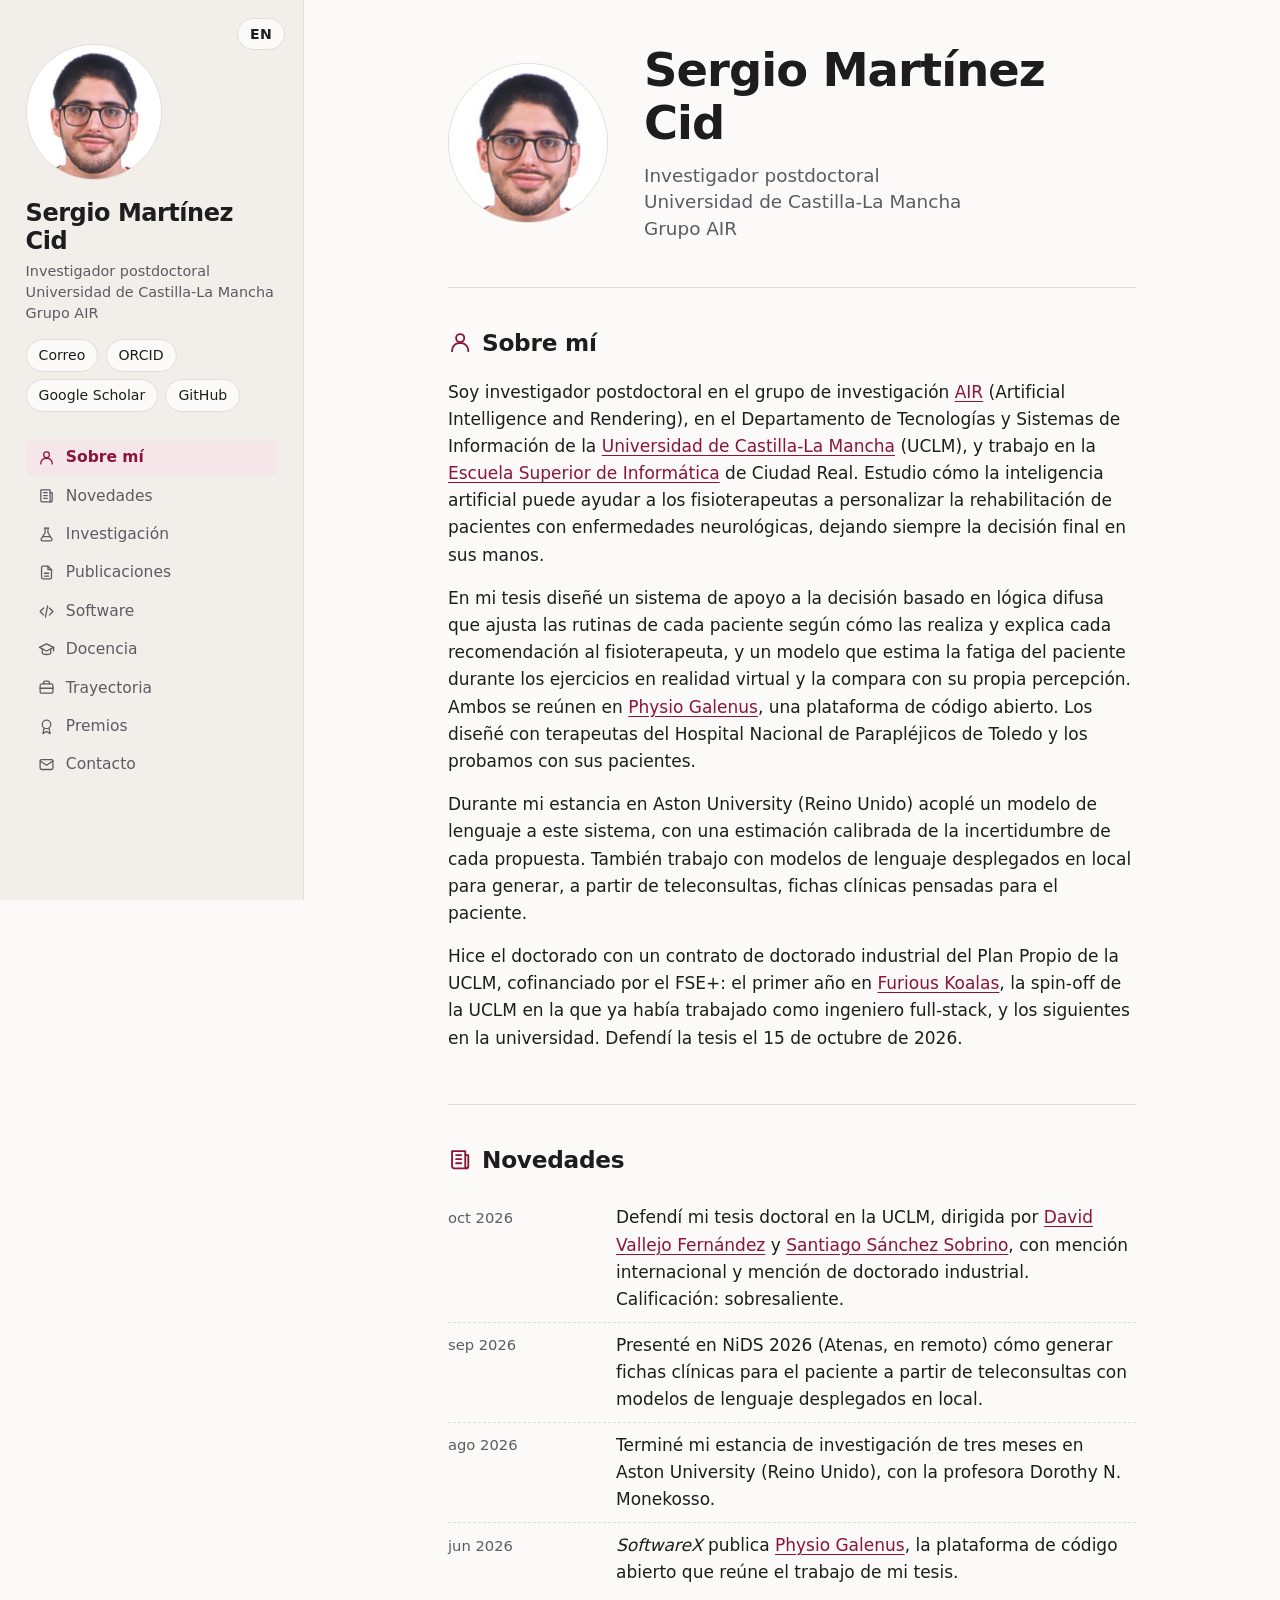
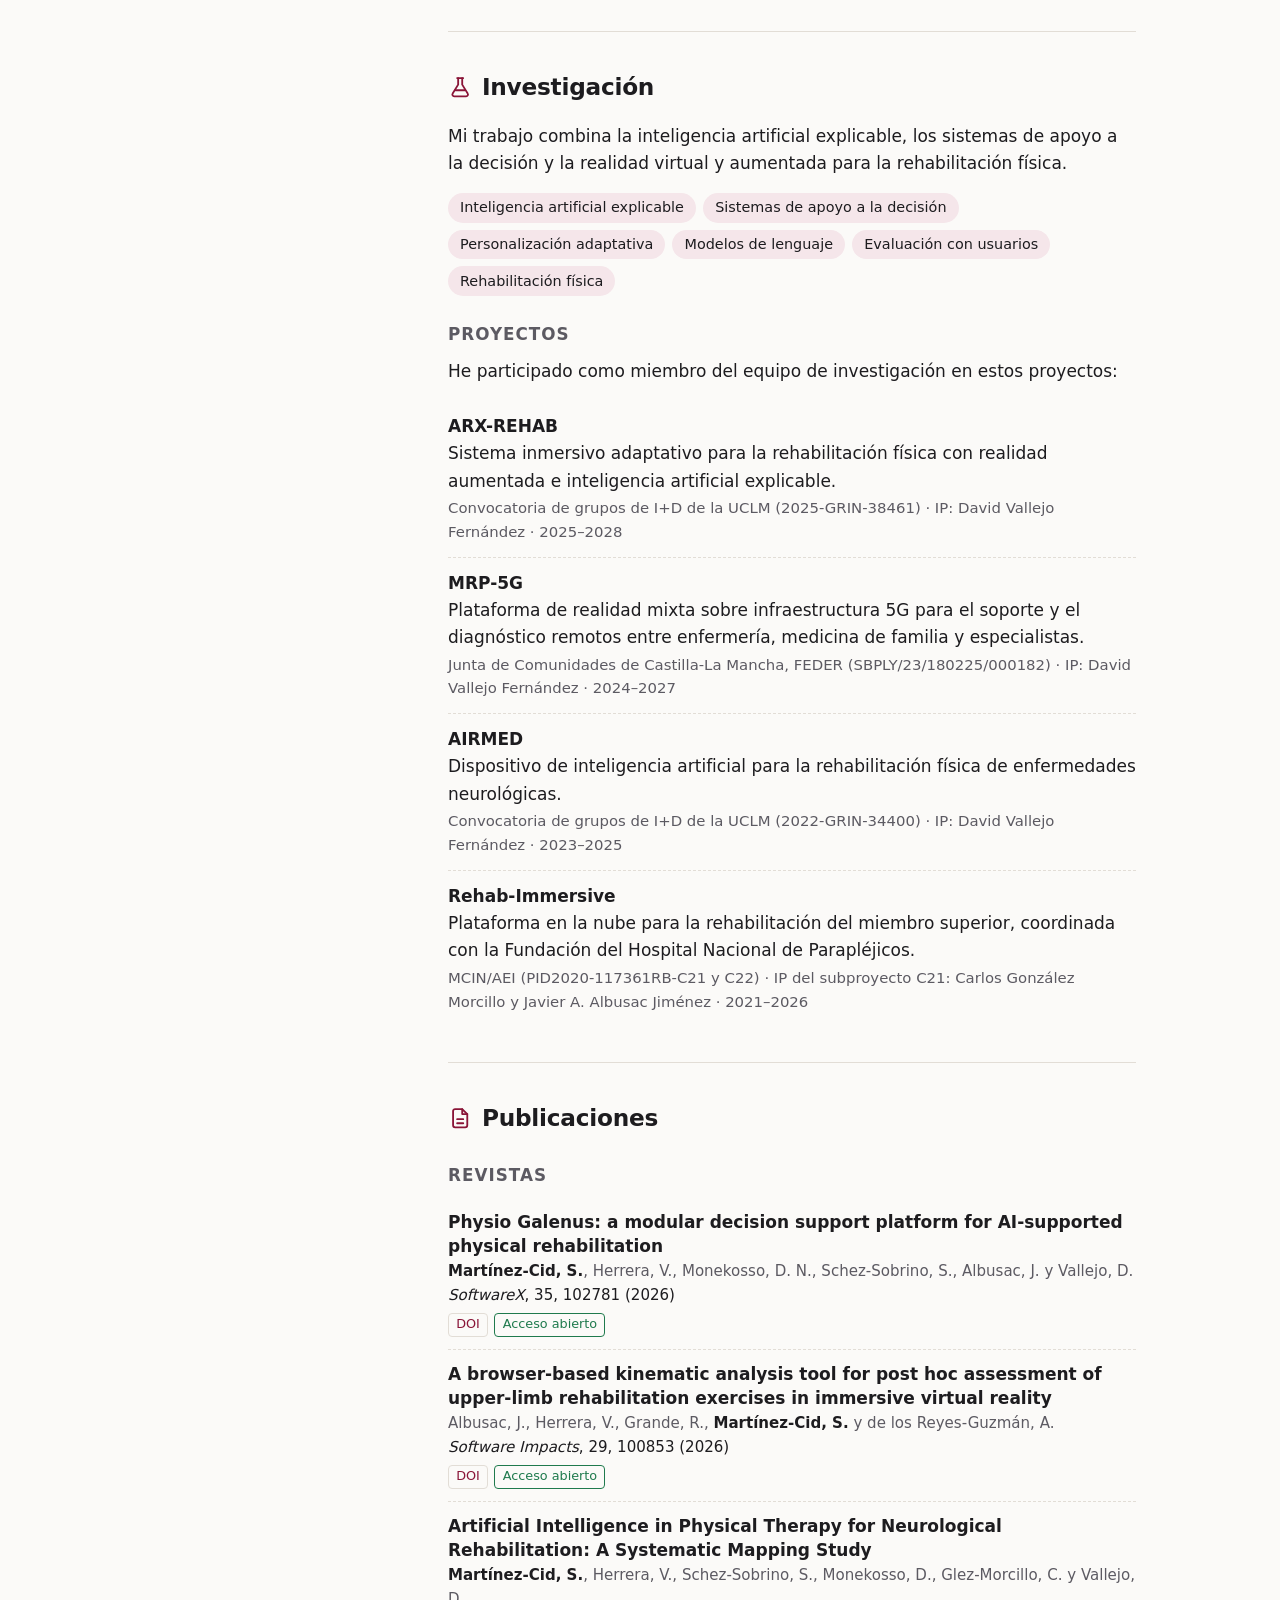
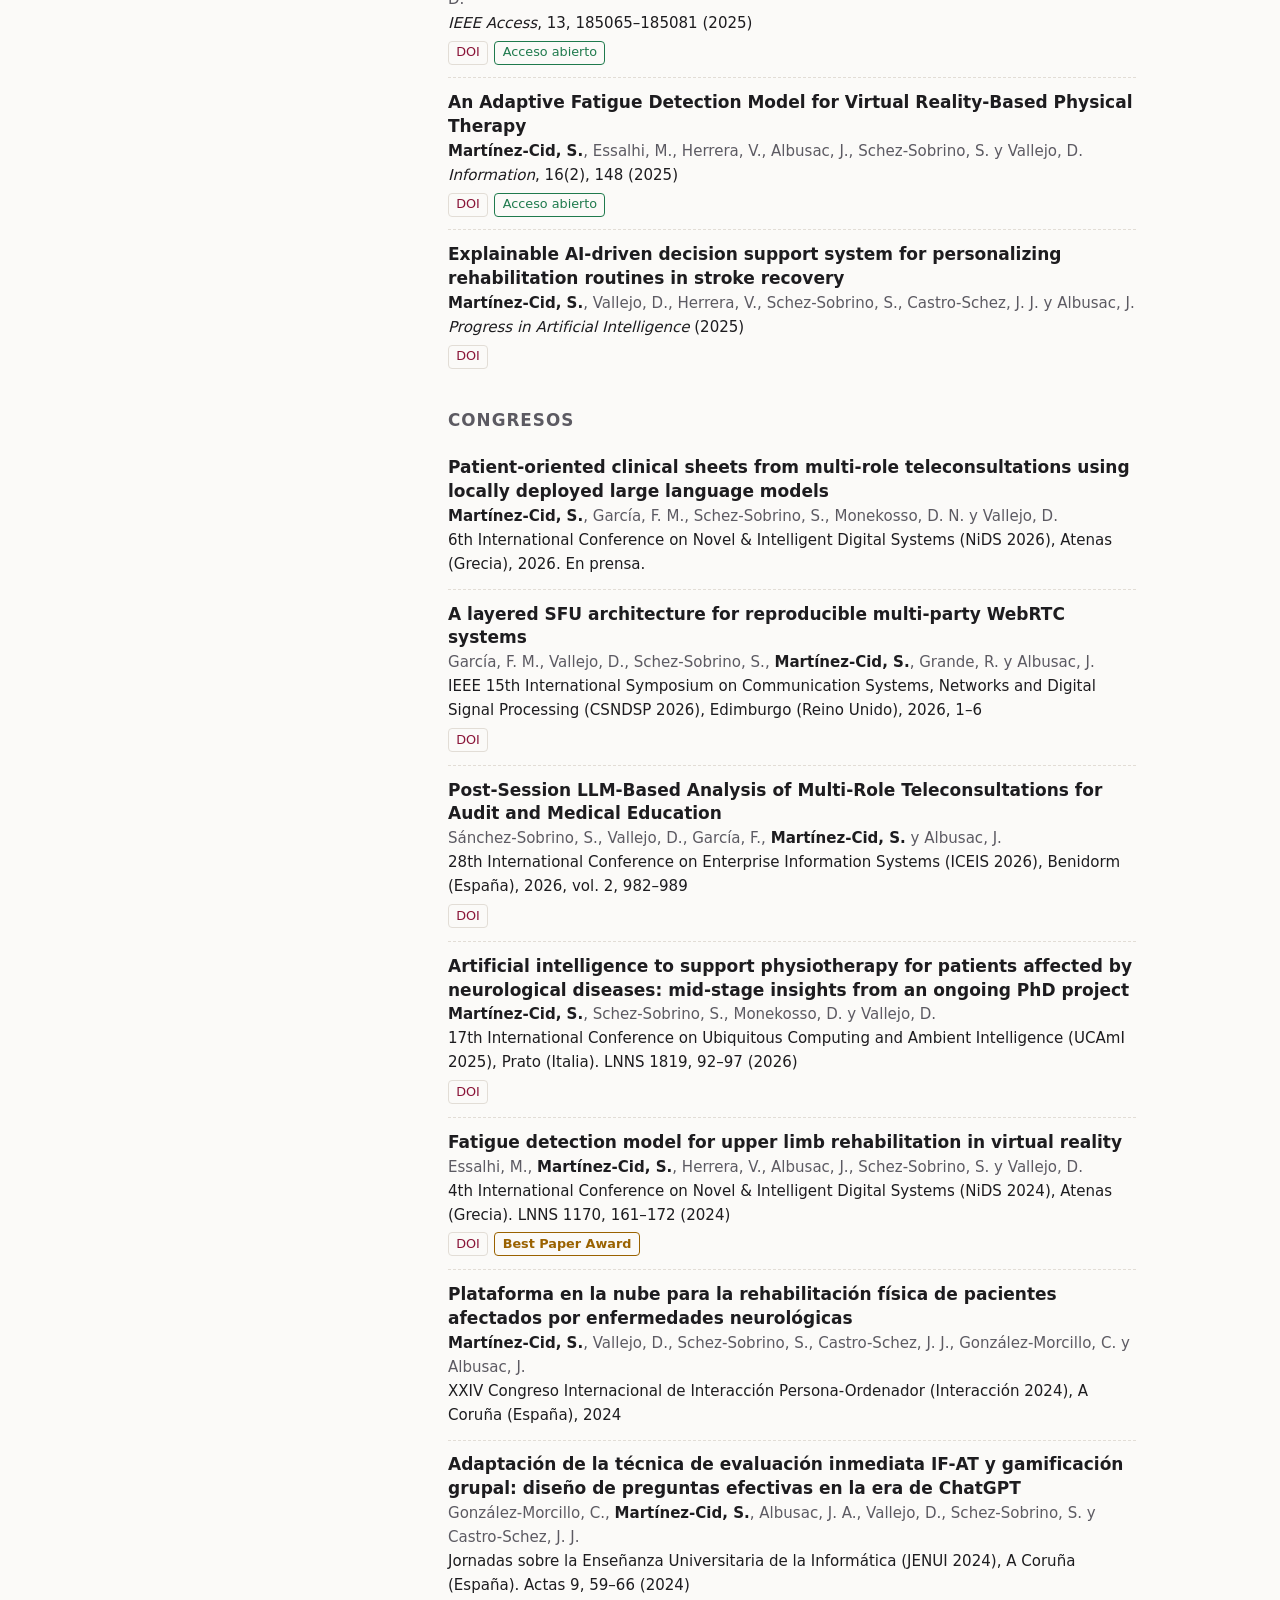
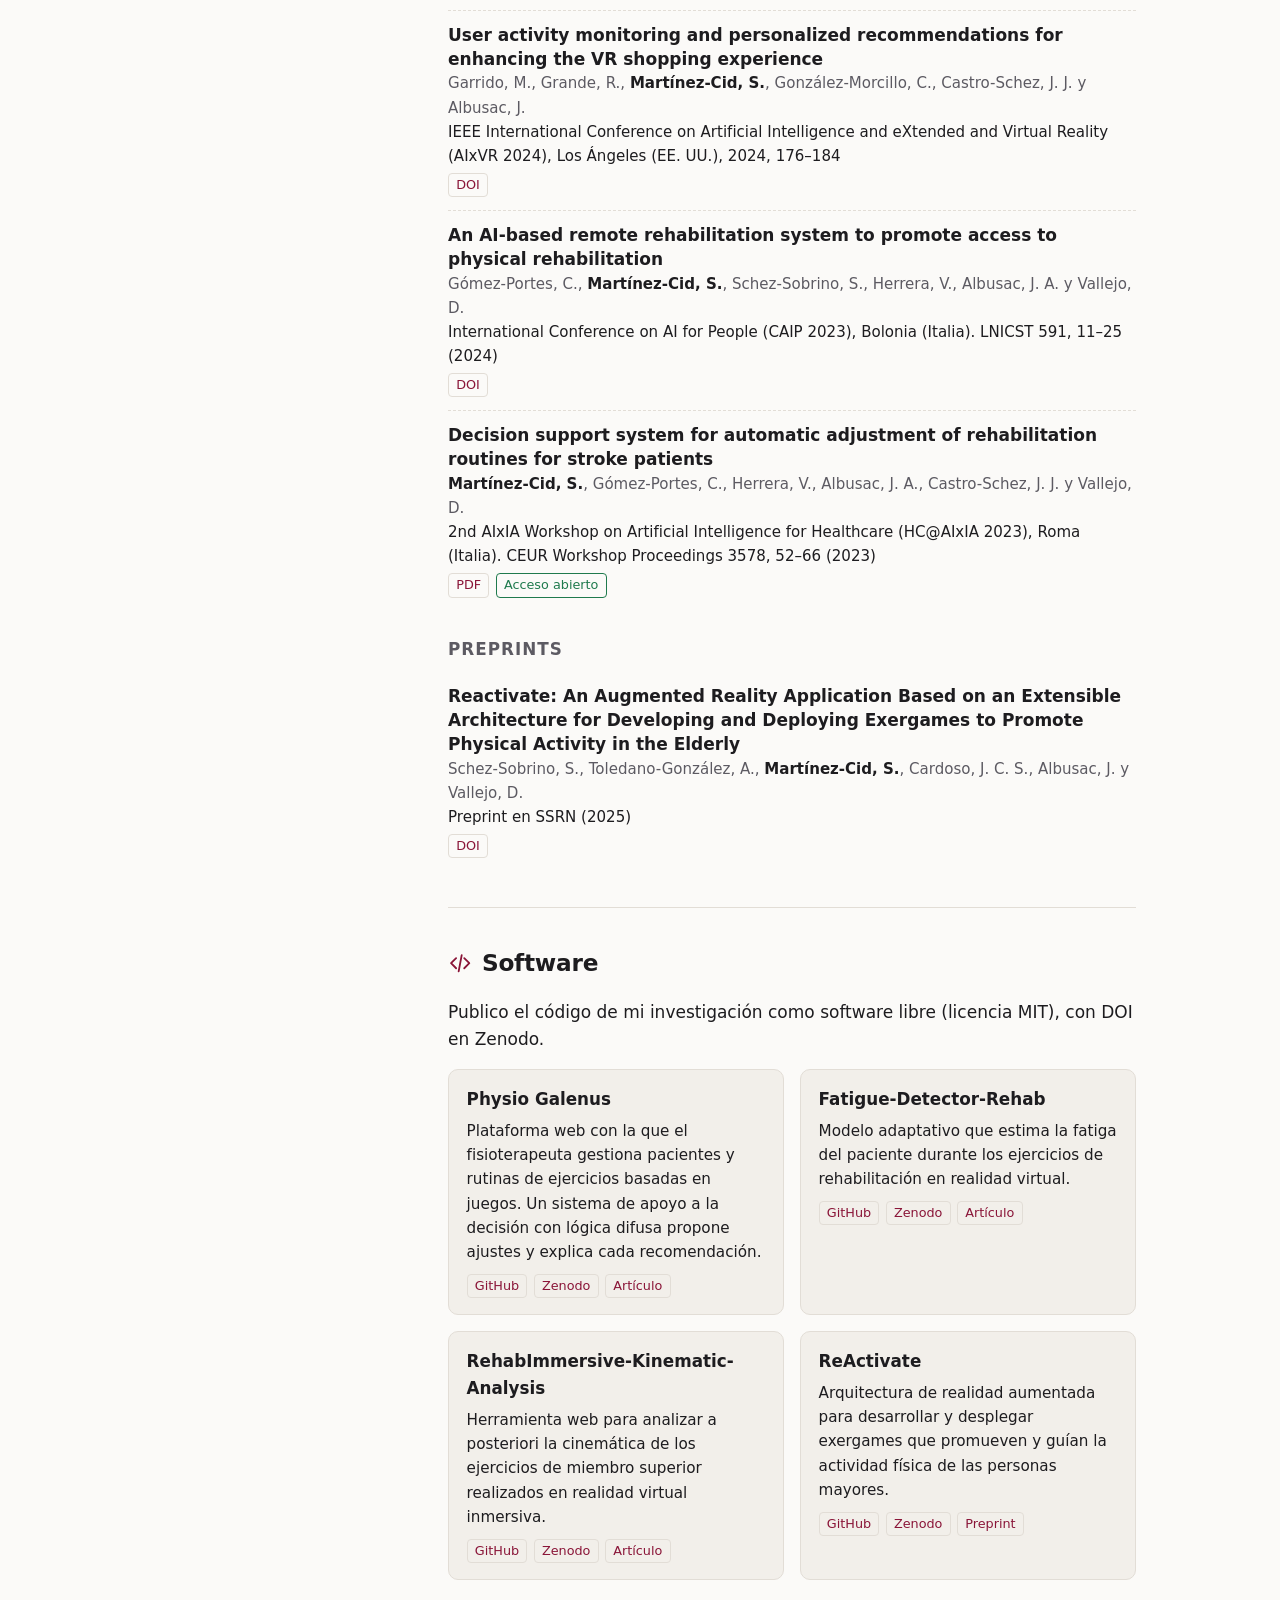
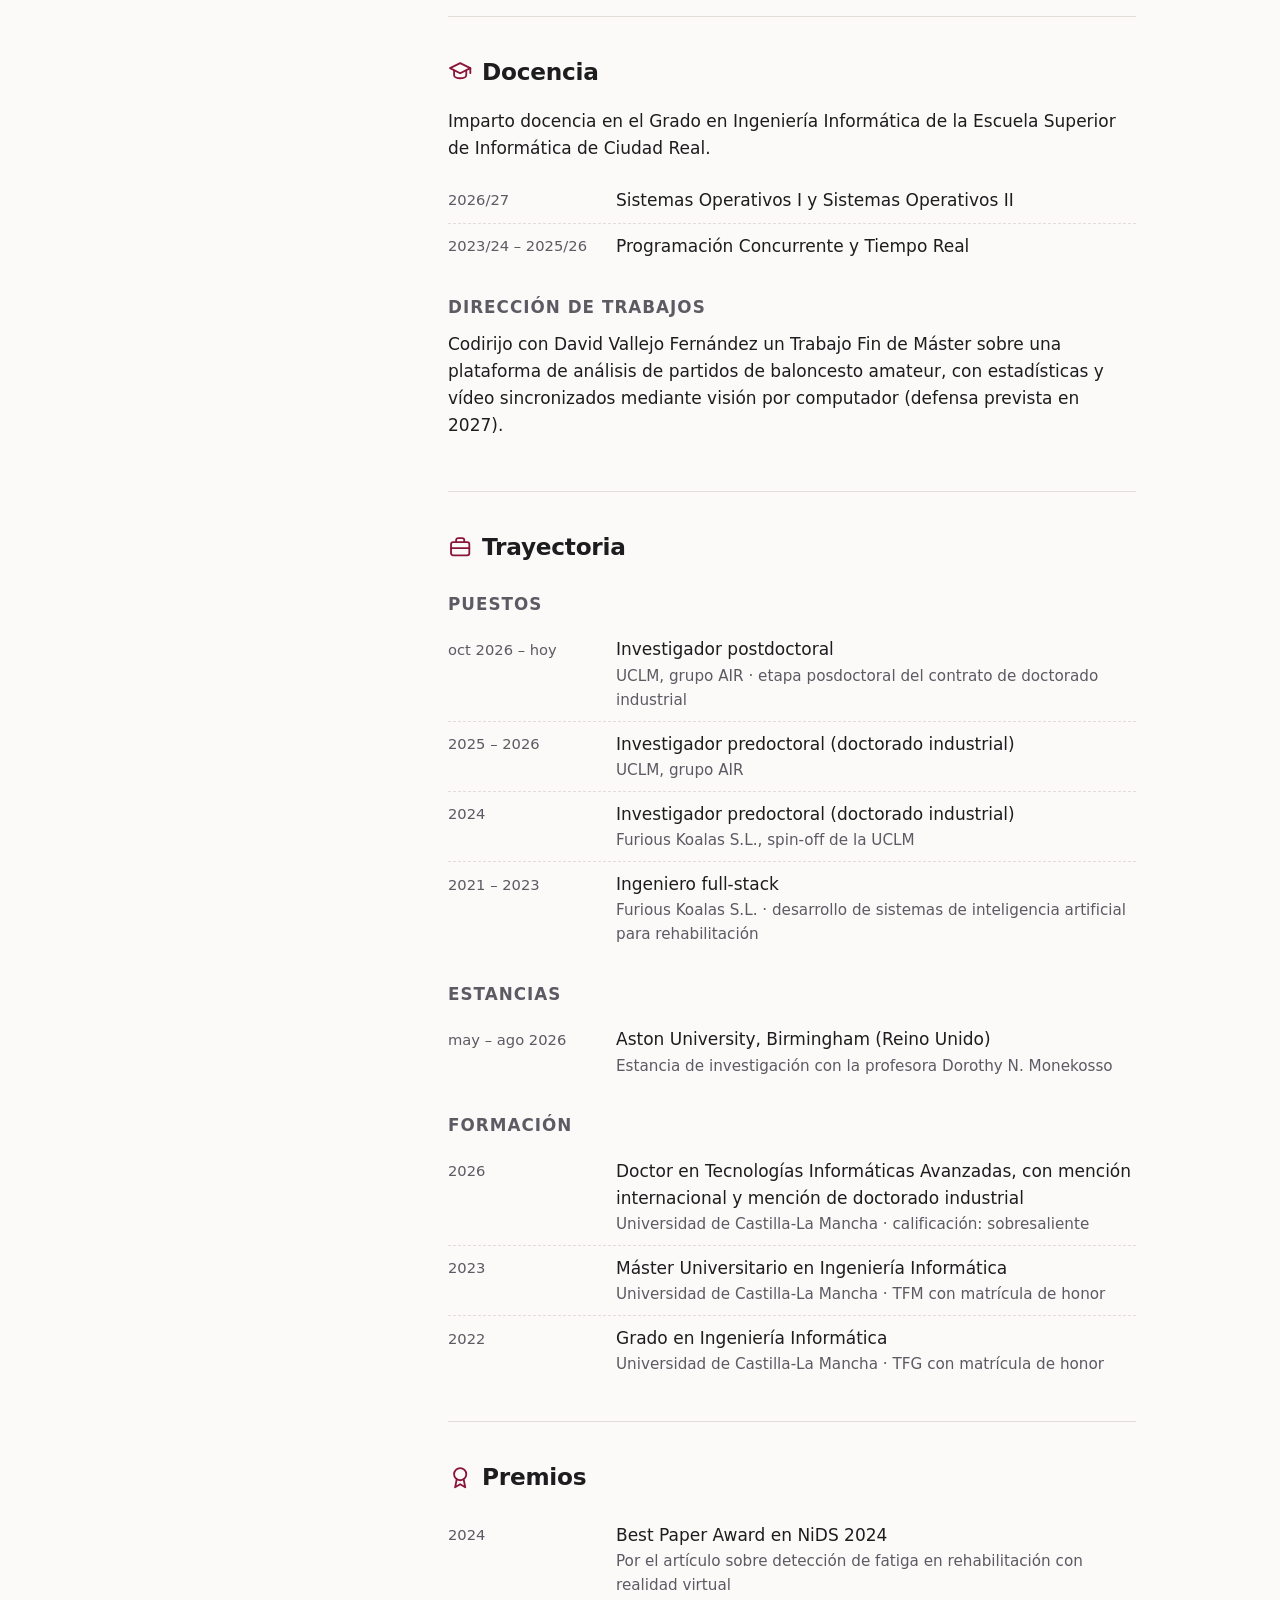
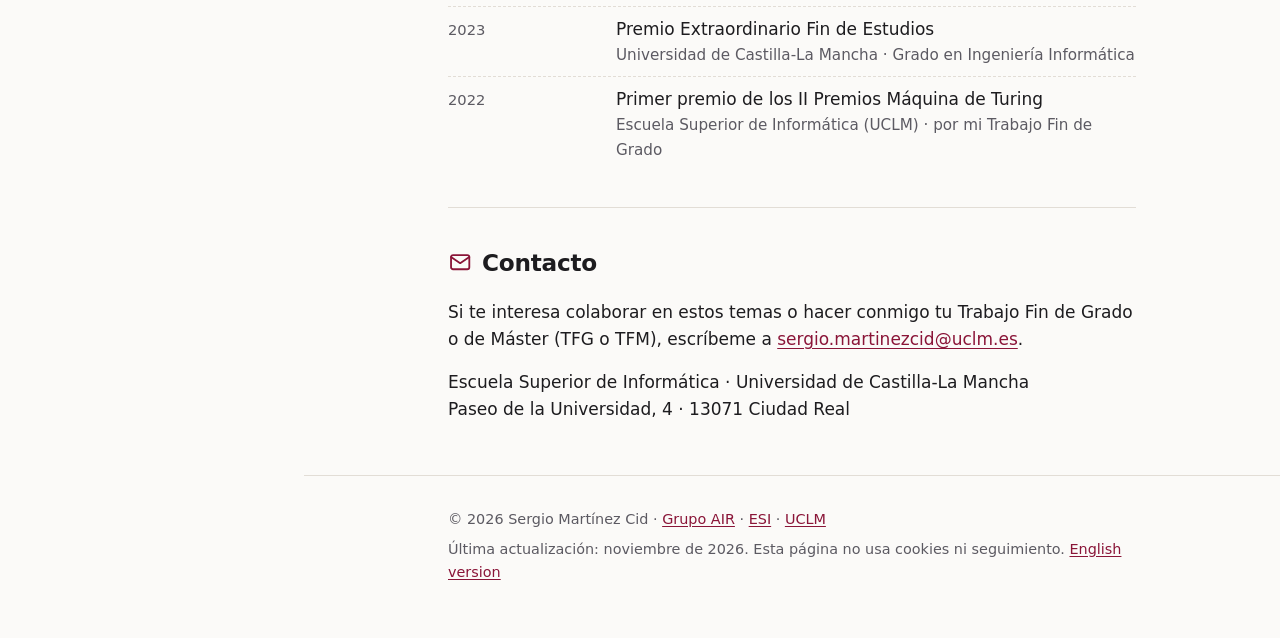
==== commit 4a7596d7: "Invita a hacer el TFG o el TFM en Contacto" ====
--- a/index.html
+++ b/index.html
@@ -321,7 +321,7 @@
 
 <section id="contacto">
   <h2><svg class="icono" aria-hidden="true"><use href="#i-contacto"/></svg>Contacto</h2>
-  <p>Si te interesa colaborar en estos temas, escríbeme a <a href="mailto:sergio.martinezcid@uclm.es">sergio.martinezcid@uclm.es</a>.</p>
+  <p>Si te interesa colaborar en estos temas o hacer conmigo tu Trabajo Fin de Grado o de Máster (TFG o TFM), escríbeme a <a href="mailto:sergio.martinezcid@uclm.es">sergio.martinezcid@uclm.es</a>.</p>
   <p>Escuela Superior de Informática · Universidad de Castilla-La Mancha<br>Paseo de la Universidad, 4 · 13071 Ciudad Real</p>
 </section>
 
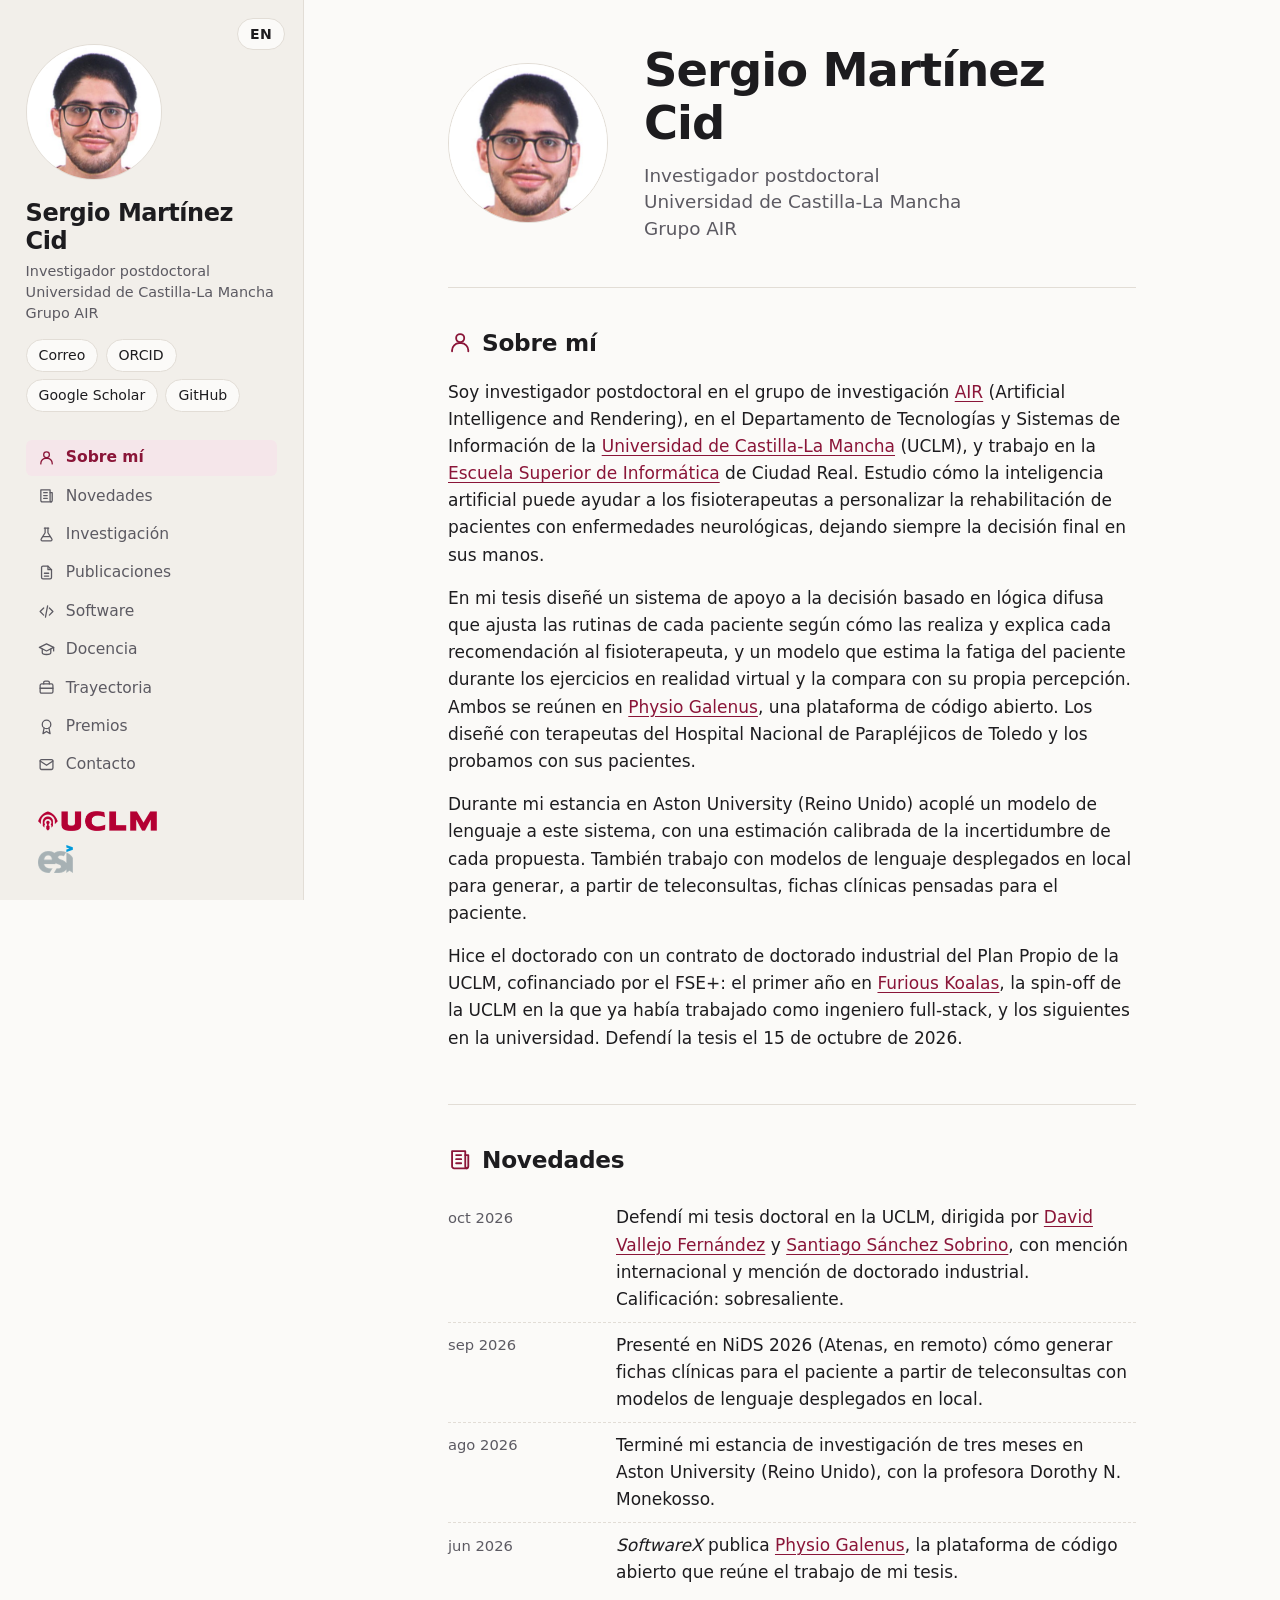
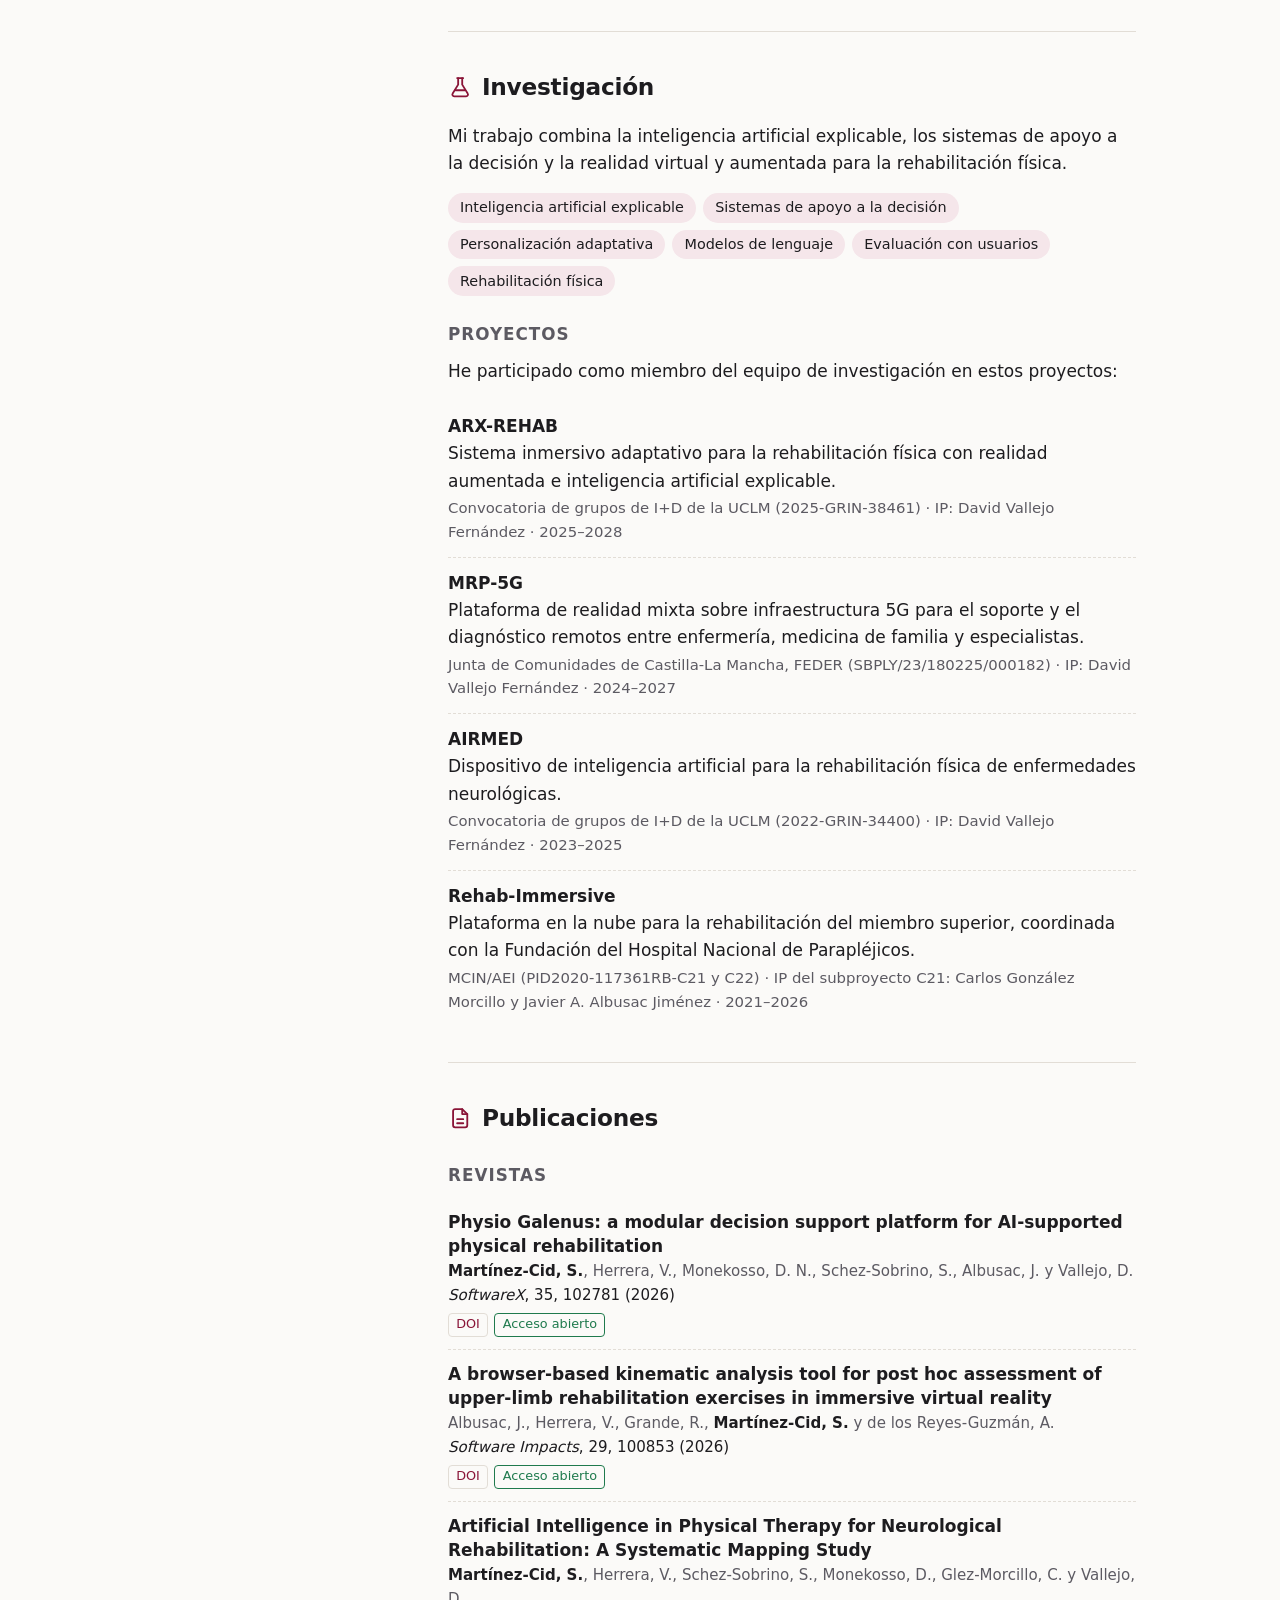
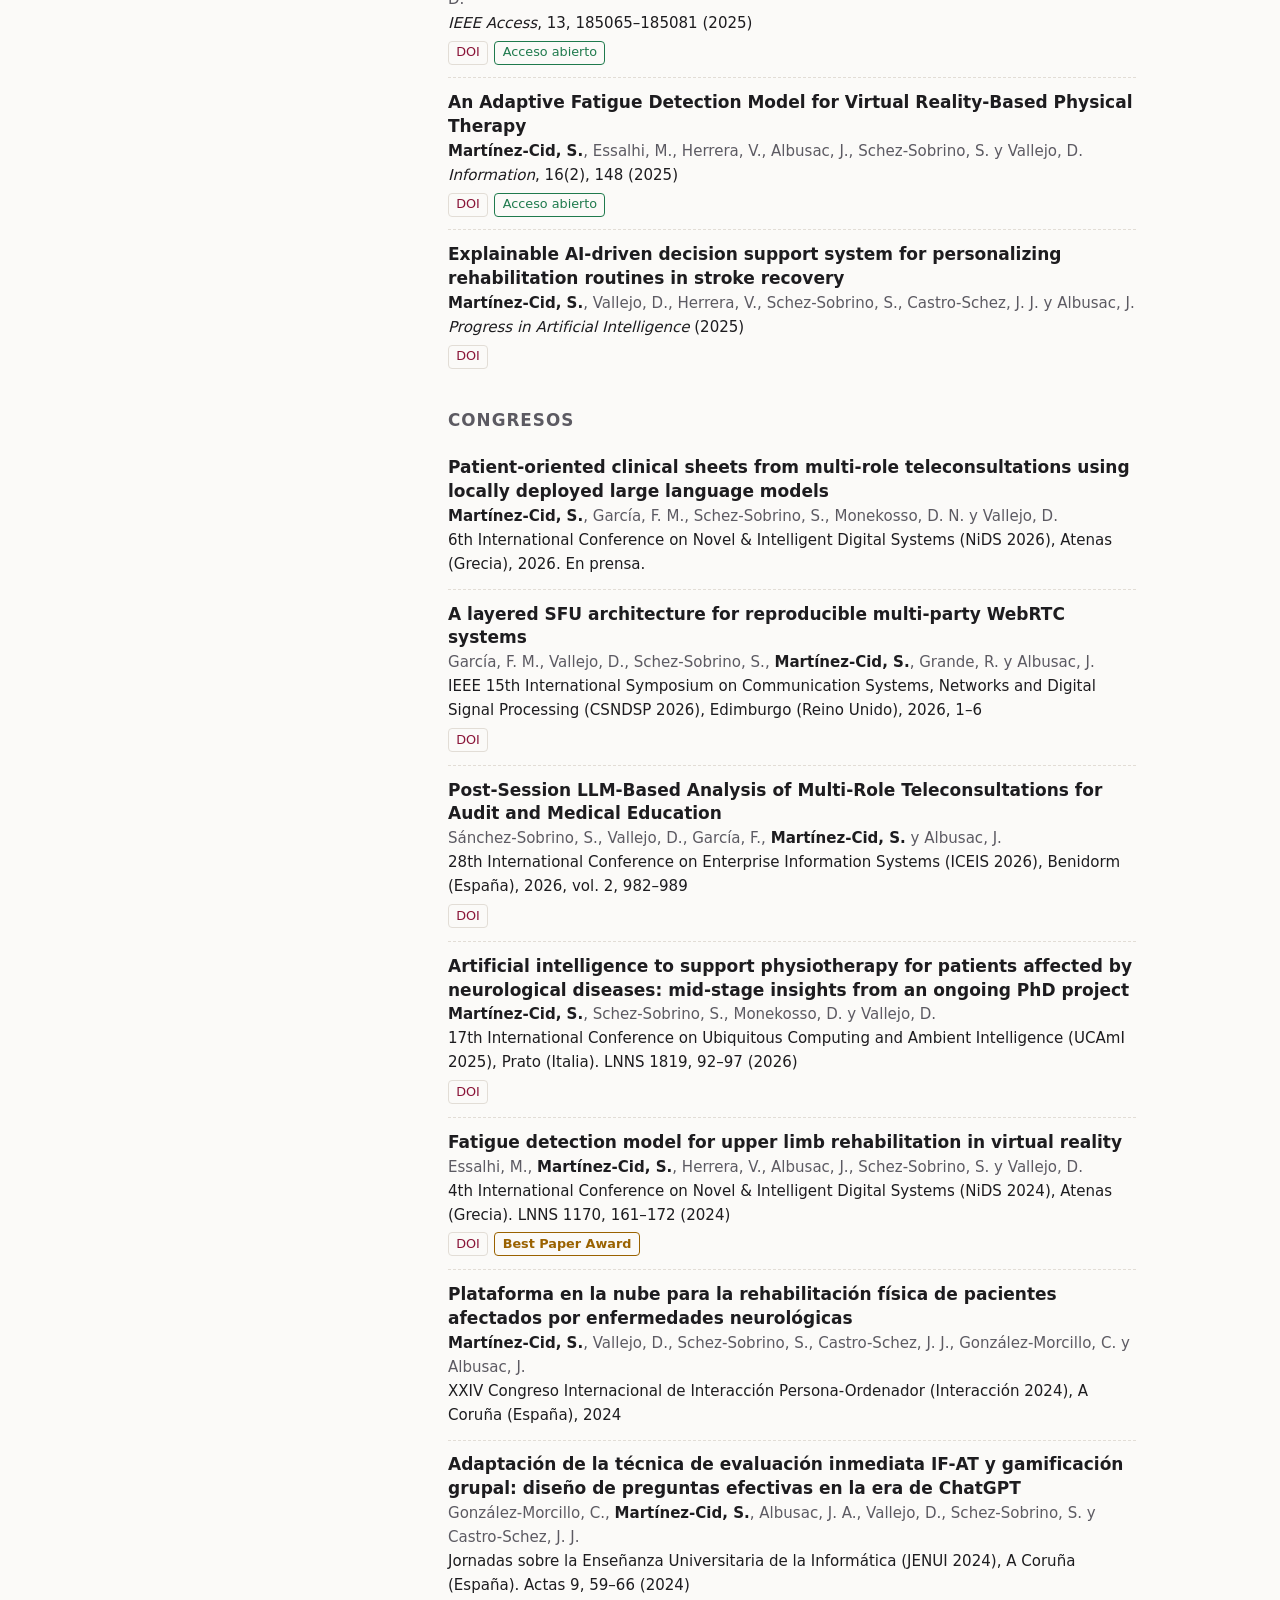
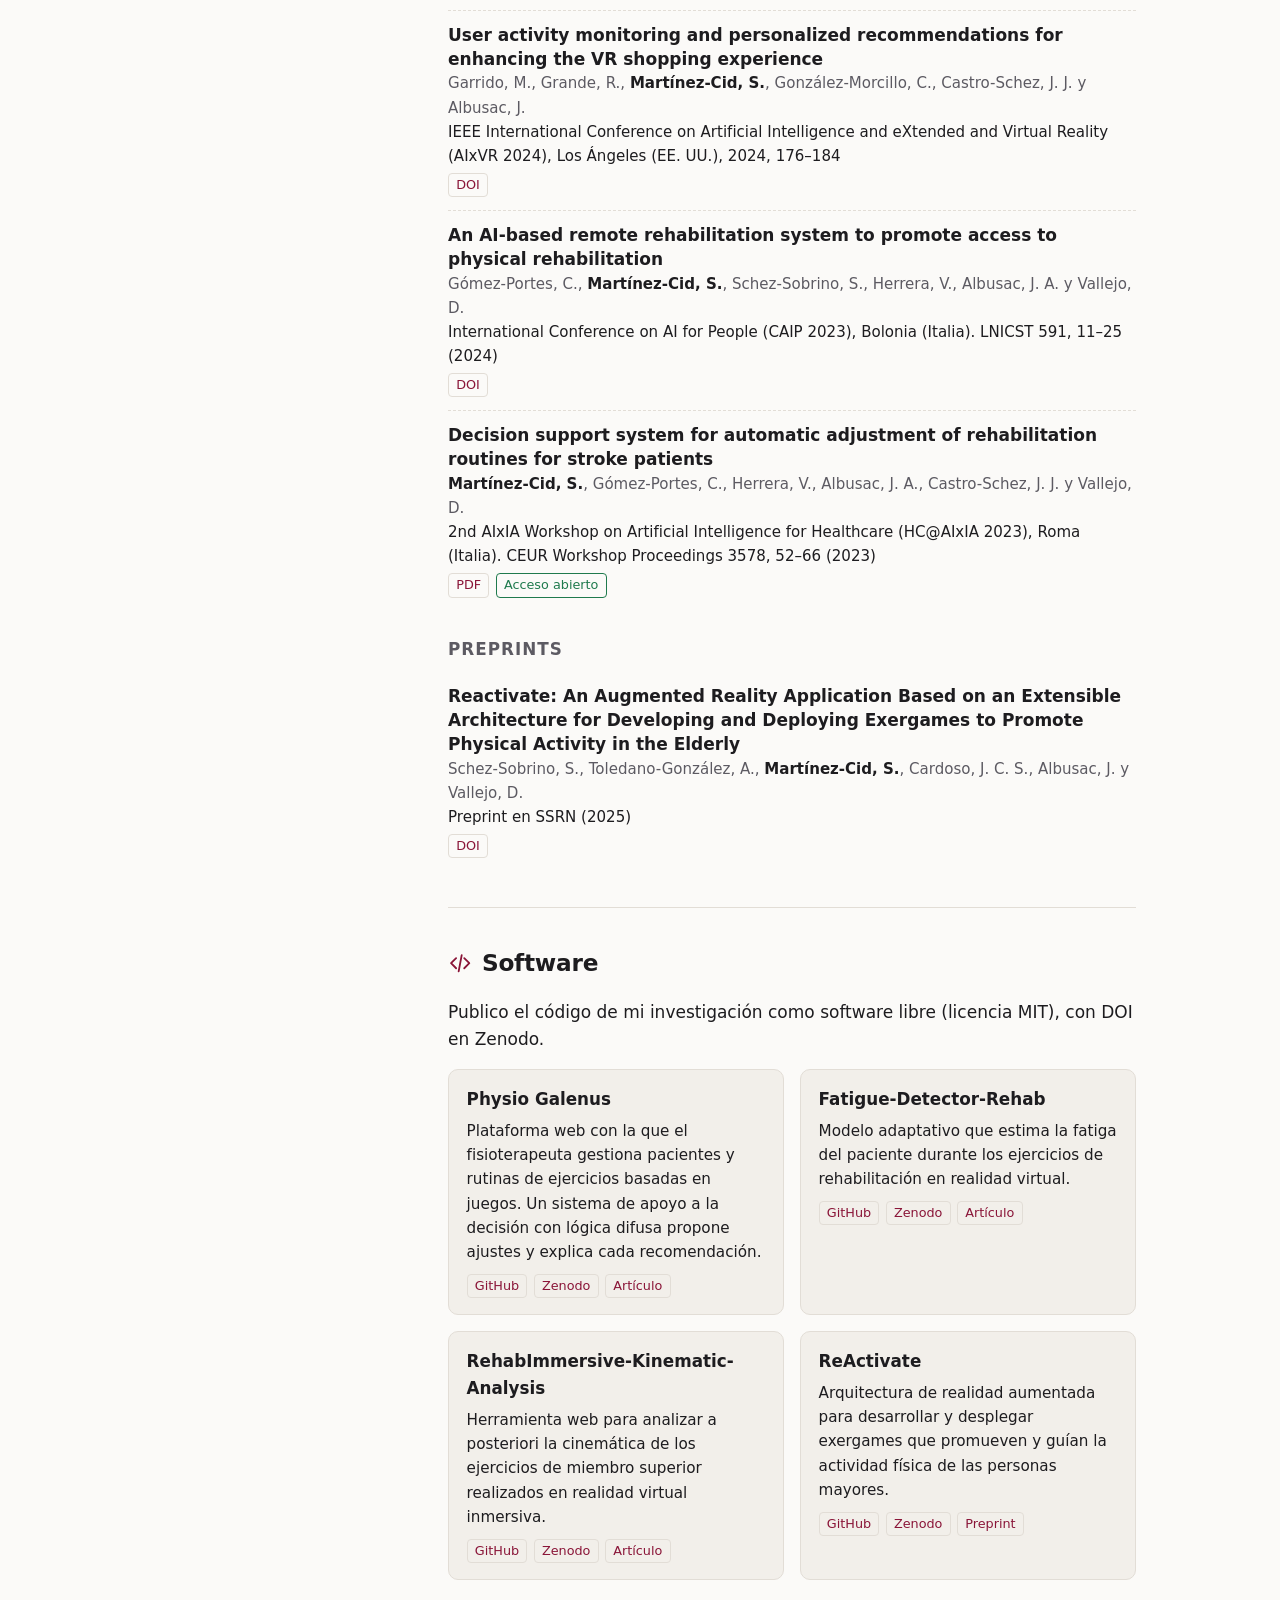
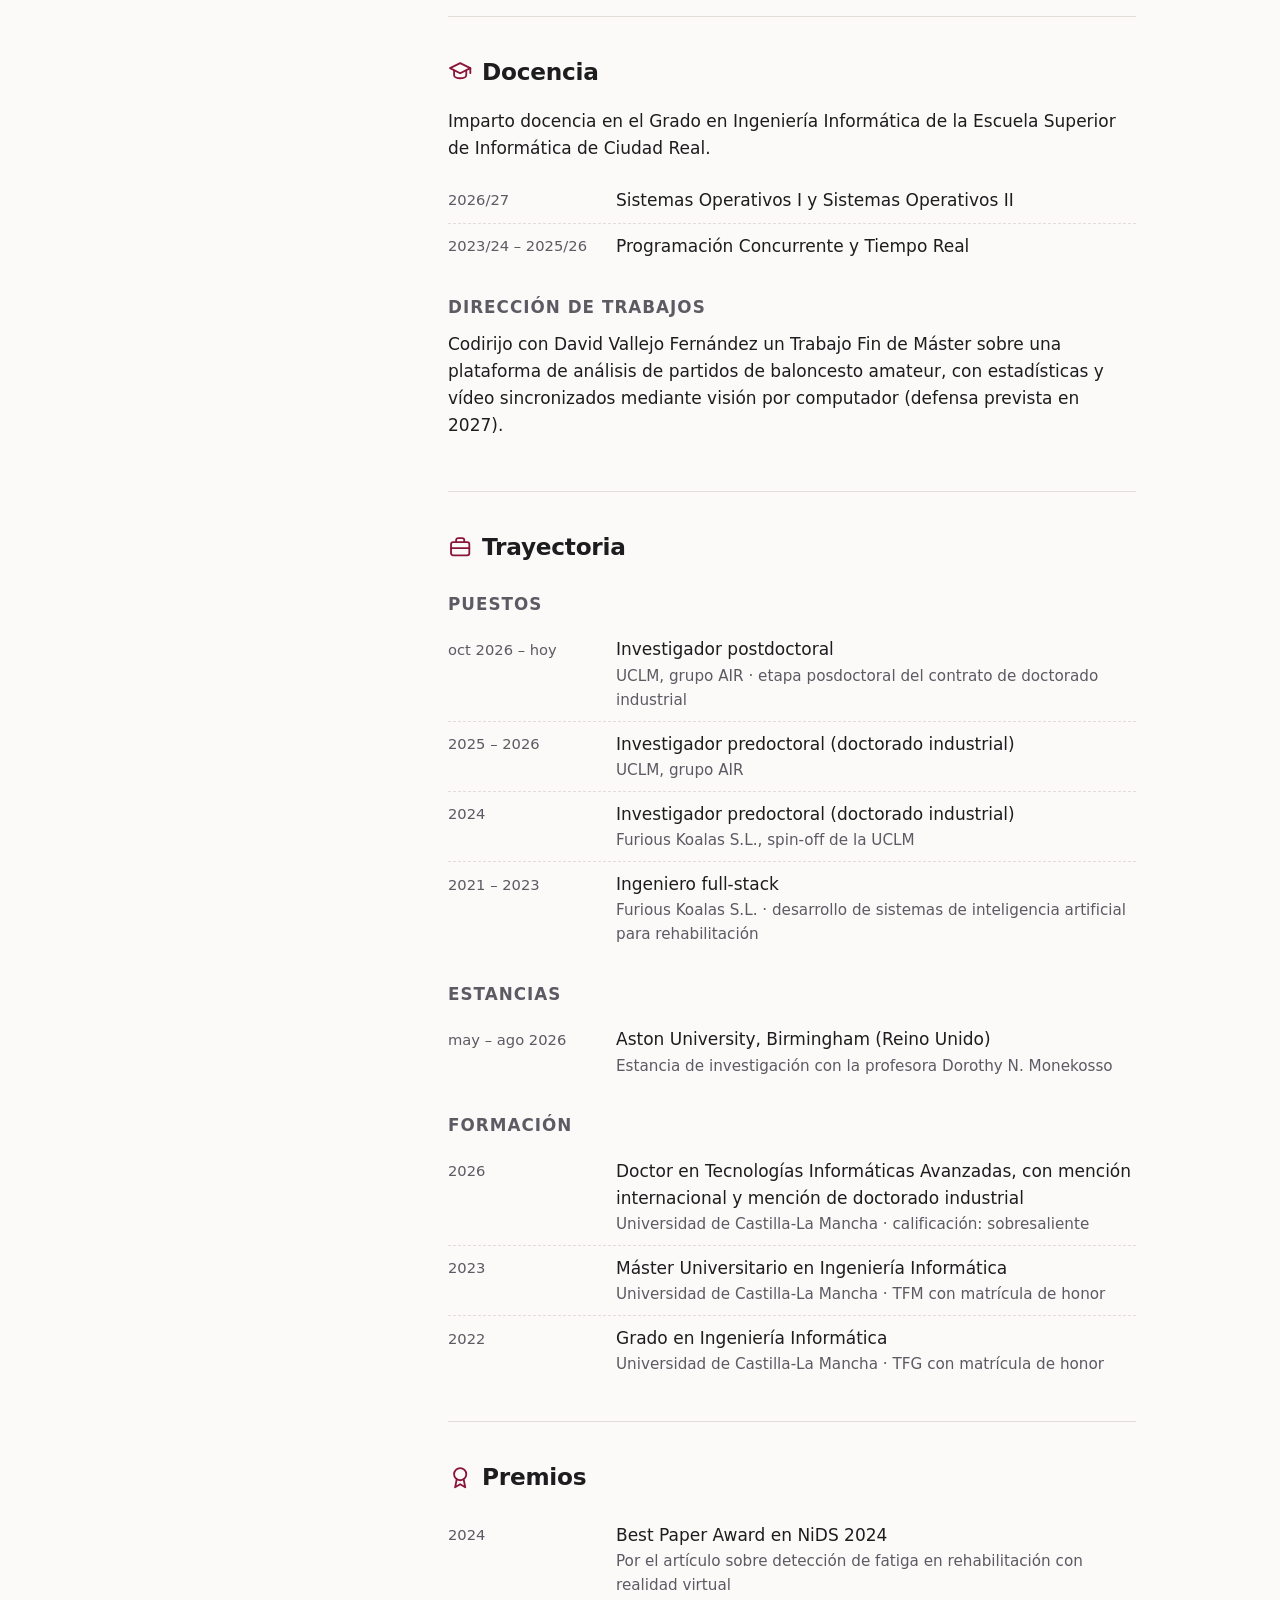
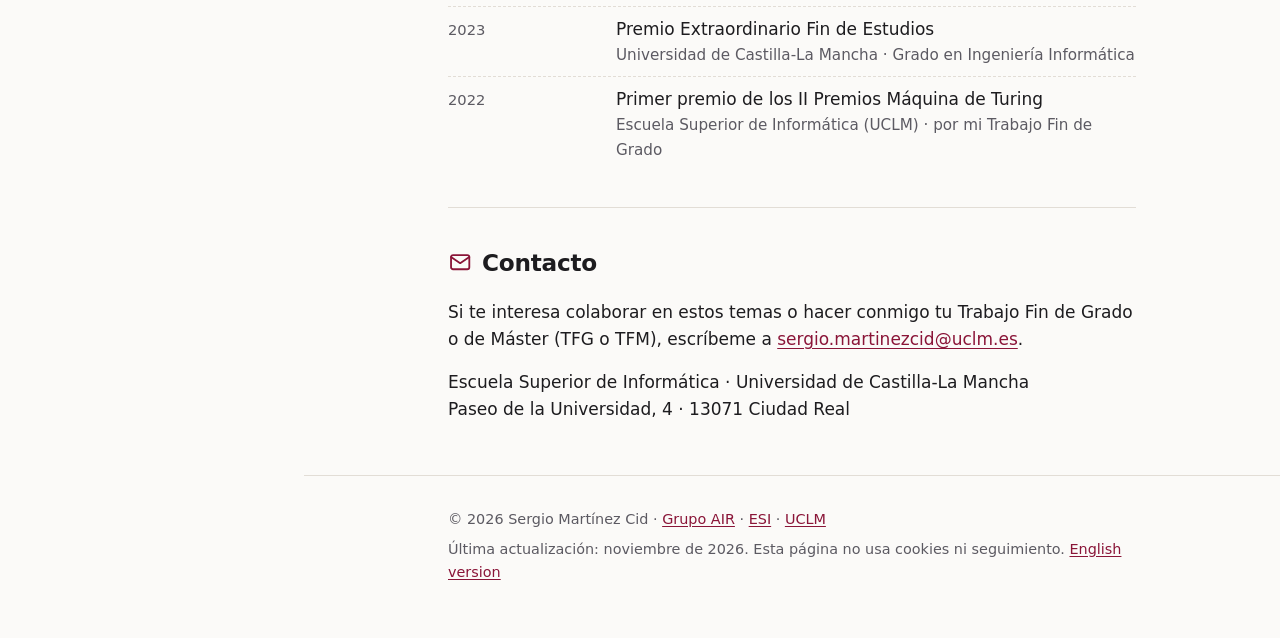
==== commit 349e4f35: "Añade los logos de la UCLM y la ESI a la barra lateral" ====
--- a/index.html
+++ b/index.html
@@ -86,6 +86,10 @@
       <li><a href="#contacto"><svg class="icono" aria-hidden="true"><use href="#i-contacto"/></svg>Contacto</a></li>
     </ul>
   </nav>
+  <div class="logos">
+    <a href="https://www.uclm.es" title="Universidad de Castilla-La Mancha"><picture><source srcset="img/uclm-blanco.png" media="(prefers-color-scheme: dark)"><img src="img/uclm.png" alt="UCLM · Universidad de Castilla-La Mancha" width="119" height="20" loading="lazy"></picture></a>
+    <a href="https://esi.uclm.es/" title="Escuela Superior de Informática"><img src="img/esi.png" alt="ESI · Escuela Superior de Informática" width="35" height="28" loading="lazy"></a>
+  </div>
 </header>
 
 <main id="contenido">
--- a/css/estilo.css
+++ b/css/estilo.css
@@ -141,12 +141,23 @@
   .portada .cargo { font-size: 1.15rem; margin-top: 0.75rem; }
   .contenedor > .portada + section { border-top: 1px solid var(--linea); }
 }
+/* Logos de la UCLM y la ESI: uno encima del otro, abajo del todo en la barra lateral,
+   solo en escritorio. En el móvil no se muestran (el pie ya enlaza a las dos). */
+.logos { display: none; }
+@media (min-width: 62rem) {
+  .logos { display: flex; flex-direction: column; align-items: flex-start; gap: 0.9rem; margin-top: auto; padding: 1.75rem 0 0 0.8rem; }
+  .logos a { display: block; border-radius: 4px; }
+  .logos img { display: block; width: auto; height: 1.25rem; }
+  .logos a + a img { height: 1.75rem; }
+  .logos a:hover img { opacity: 0.8; }
+}
 /* Pantallas anchas pero bajas: barra más compacta para que quepa el menú */
 @media (min-width: 62rem) and (max-height: 50rem) {
   .lateral { padding-top: 1.75rem; }
   .foto { width: 6rem; height: 6rem; margin-bottom: 0.9rem; }
   .menu { margin-top: 1.1rem; }
   .menu a { padding: 0.25rem 0.8rem; }
+  .logos { padding-top: 1.1rem; gap: 0.7rem; }
 }
 
 /* ---------- Secciones ---------- */
